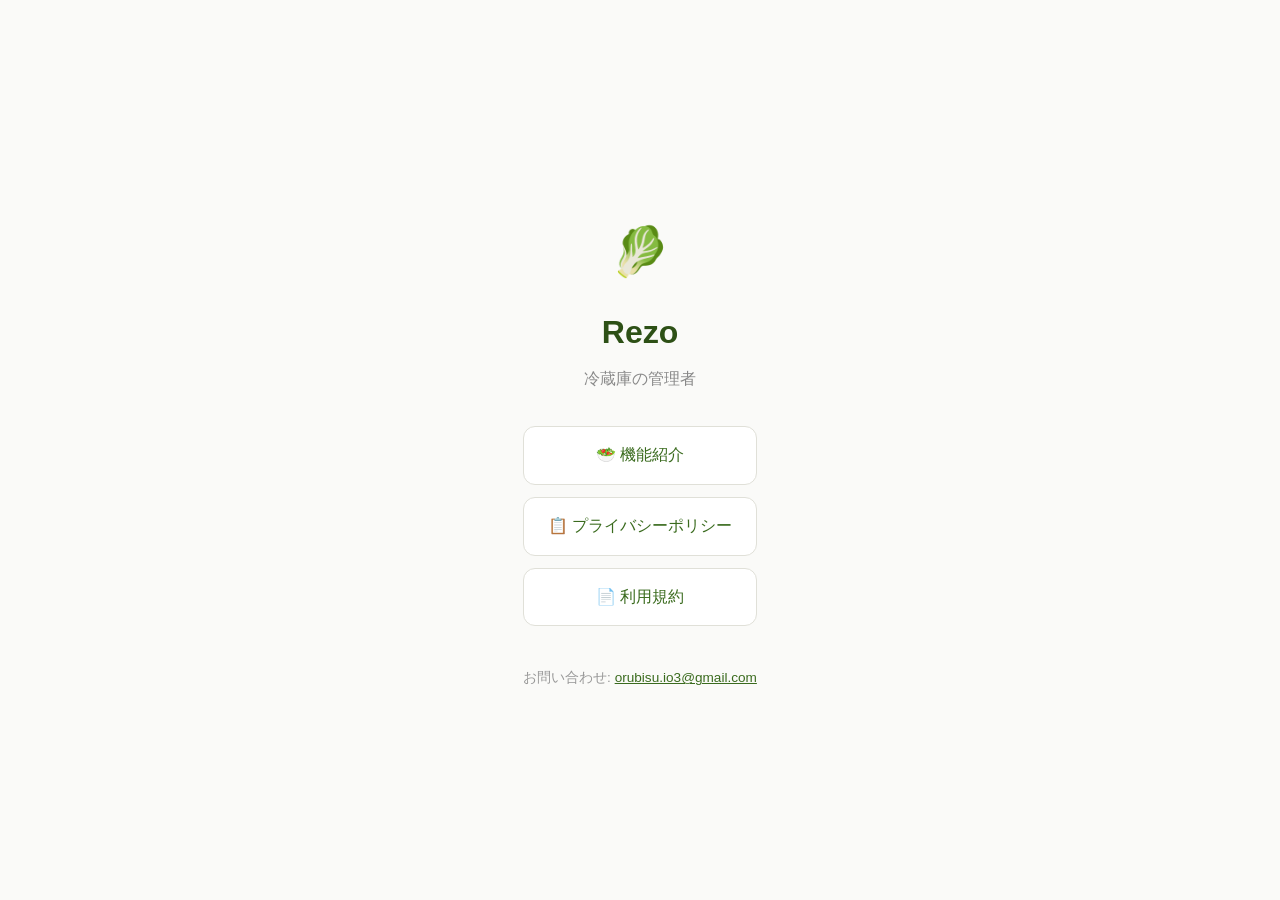
==== index.html @ 38a264d3 "Add features.html and update index.html" ====
<!DOCTYPE html>
<html lang="ja">

<head>
    <meta charset="UTF-8">
    <meta name="viewport" content="width=device-width, initial-scale=1.0">
    <meta name="description" content="Rezo - 冷蔵庫の在庫管理・レシピ提案・買い物最適化をAIで実現するアプリ">
    <title>Rezo - 冷蔵庫の管理者</title>
    <style>
        * {
            margin: 0;
            padding: 0;
            box-sizing: border-box;
        }

        body {
            font-family: 'Helvetica Neue', 'Hiragino Sans', 'Yu Gothic UI', sans-serif;
            line-height: 1.8;
            color: #333;
            background: #fafaf8;
            min-height: 100vh;
            display: flex;
            align-items: center;
            justify-content: center;
        }

        .container {
            max-width: 480px;
            text-align: center;
            padding: 40px 24px;
        }

        .logo {
            font-size: 3rem;
            margin-bottom: 8px;
        }

        h1 {
            font-size: 2rem;
            color: #2d5016;
            margin-bottom: 4px;
        }

        .subtitle {
            color: #888;
            font-size: 1rem;
            margin-bottom: 32px;
        }

        .links {
            display: flex;
            flex-direction: column;
            gap: 12px;
        }

        .links a {
            display: block;
            padding: 14px 24px;
            background: #fff;
            border: 1px solid #e0e0d8;
            border-radius: 12px;
            color: #3a6b1e;
            text-decoration: none;
            font-size: 1rem;
            font-weight: 500;
            transition: all 0.2s;
        }

        .links a:hover {
            background: #f0f5eb;
            border-color: #3a6b1e;
        }

        .contact {
            margin-top: 40px;
            font-size: 0.85rem;
            color: #999;
        }

        .contact a {
            color: #3a6b1e;
        }
    </style>
</head>

<body>
    <div class="container">
        <div class="logo">🥬</div>
        <h1>Rezo</h1>
        <p class="subtitle">冷蔵庫の管理者</p>

        <div class="links">
            <a href="features.html">🥗 機能紹介</a>
            <a href="privacy.html">📋 プライバシーポリシー</a>
            <a href="terms.html">📄 利用規約</a>
        </div>

        <p class="contact">
            お問い合わせ: <a href="mailto:orubisu.io3@gmail.com">orubisu.io3@gmail.com</a>
        </p>
    </div>
</body>

</html>
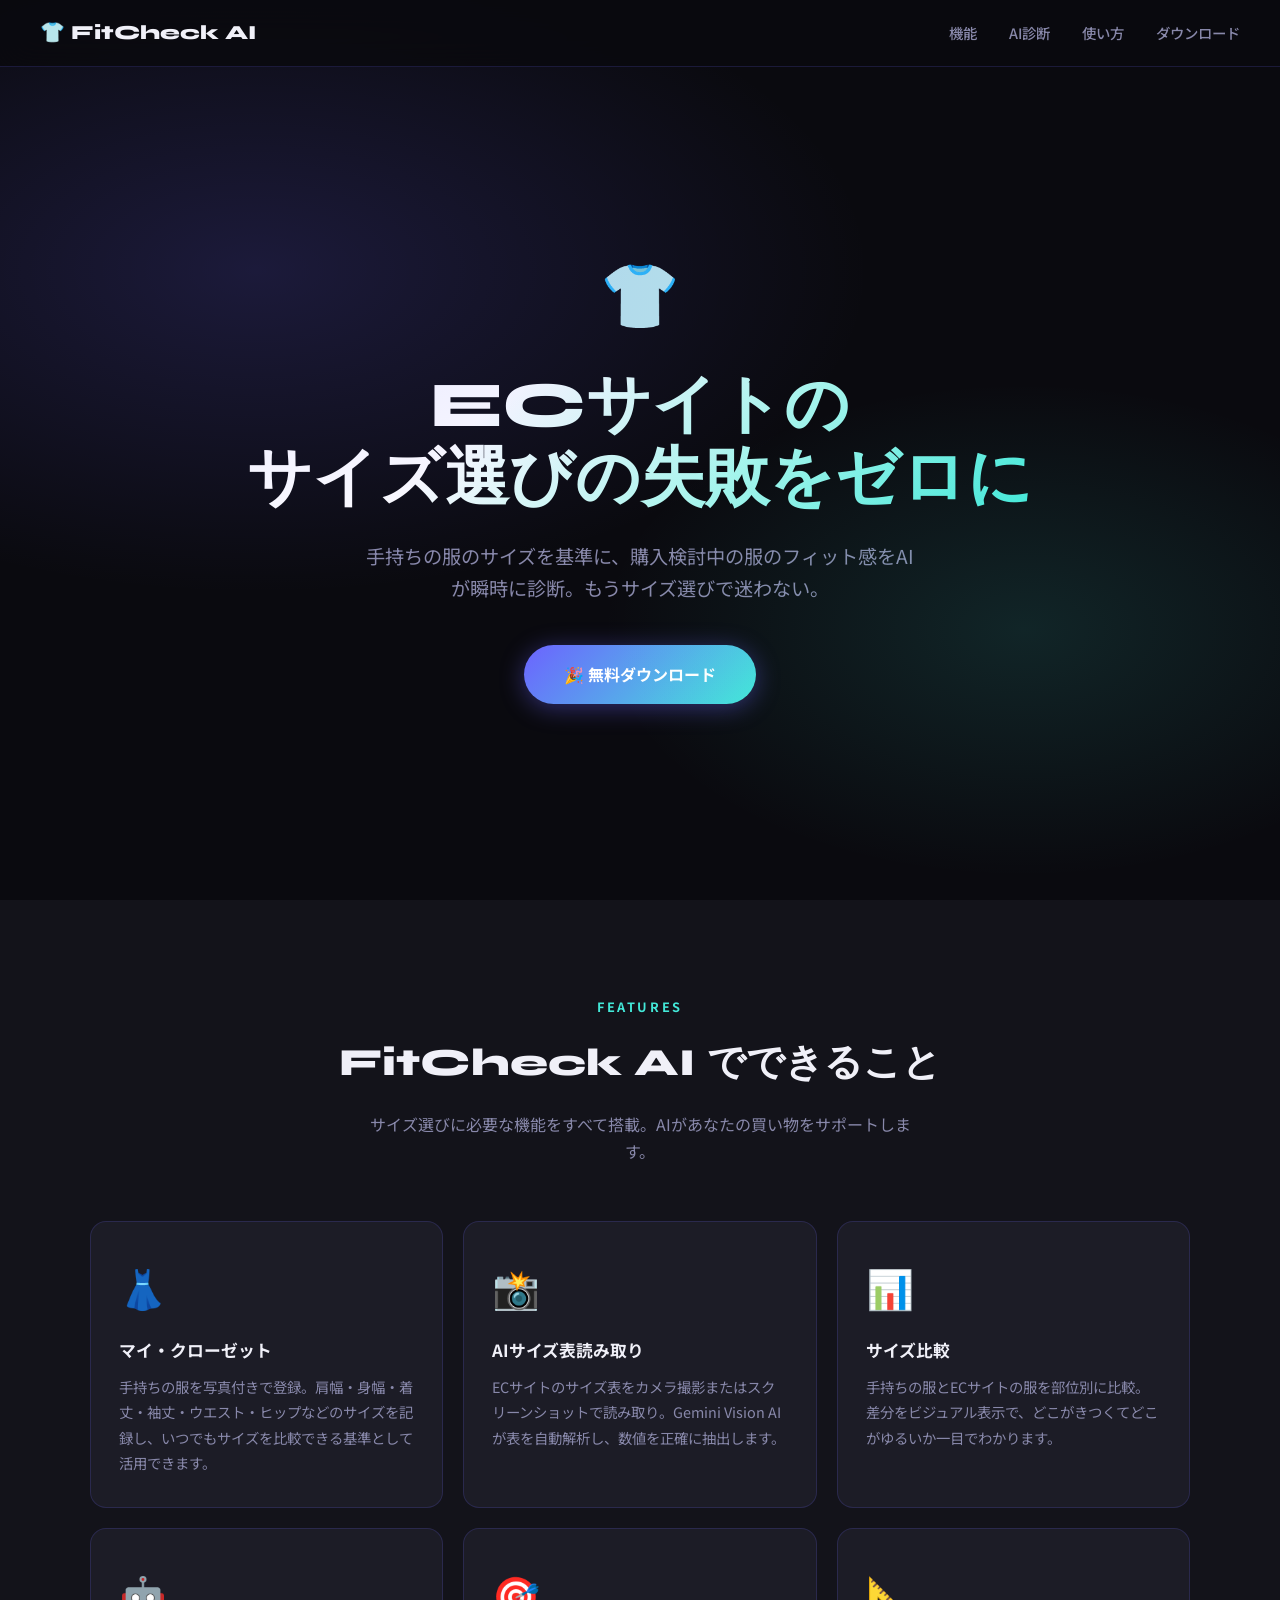
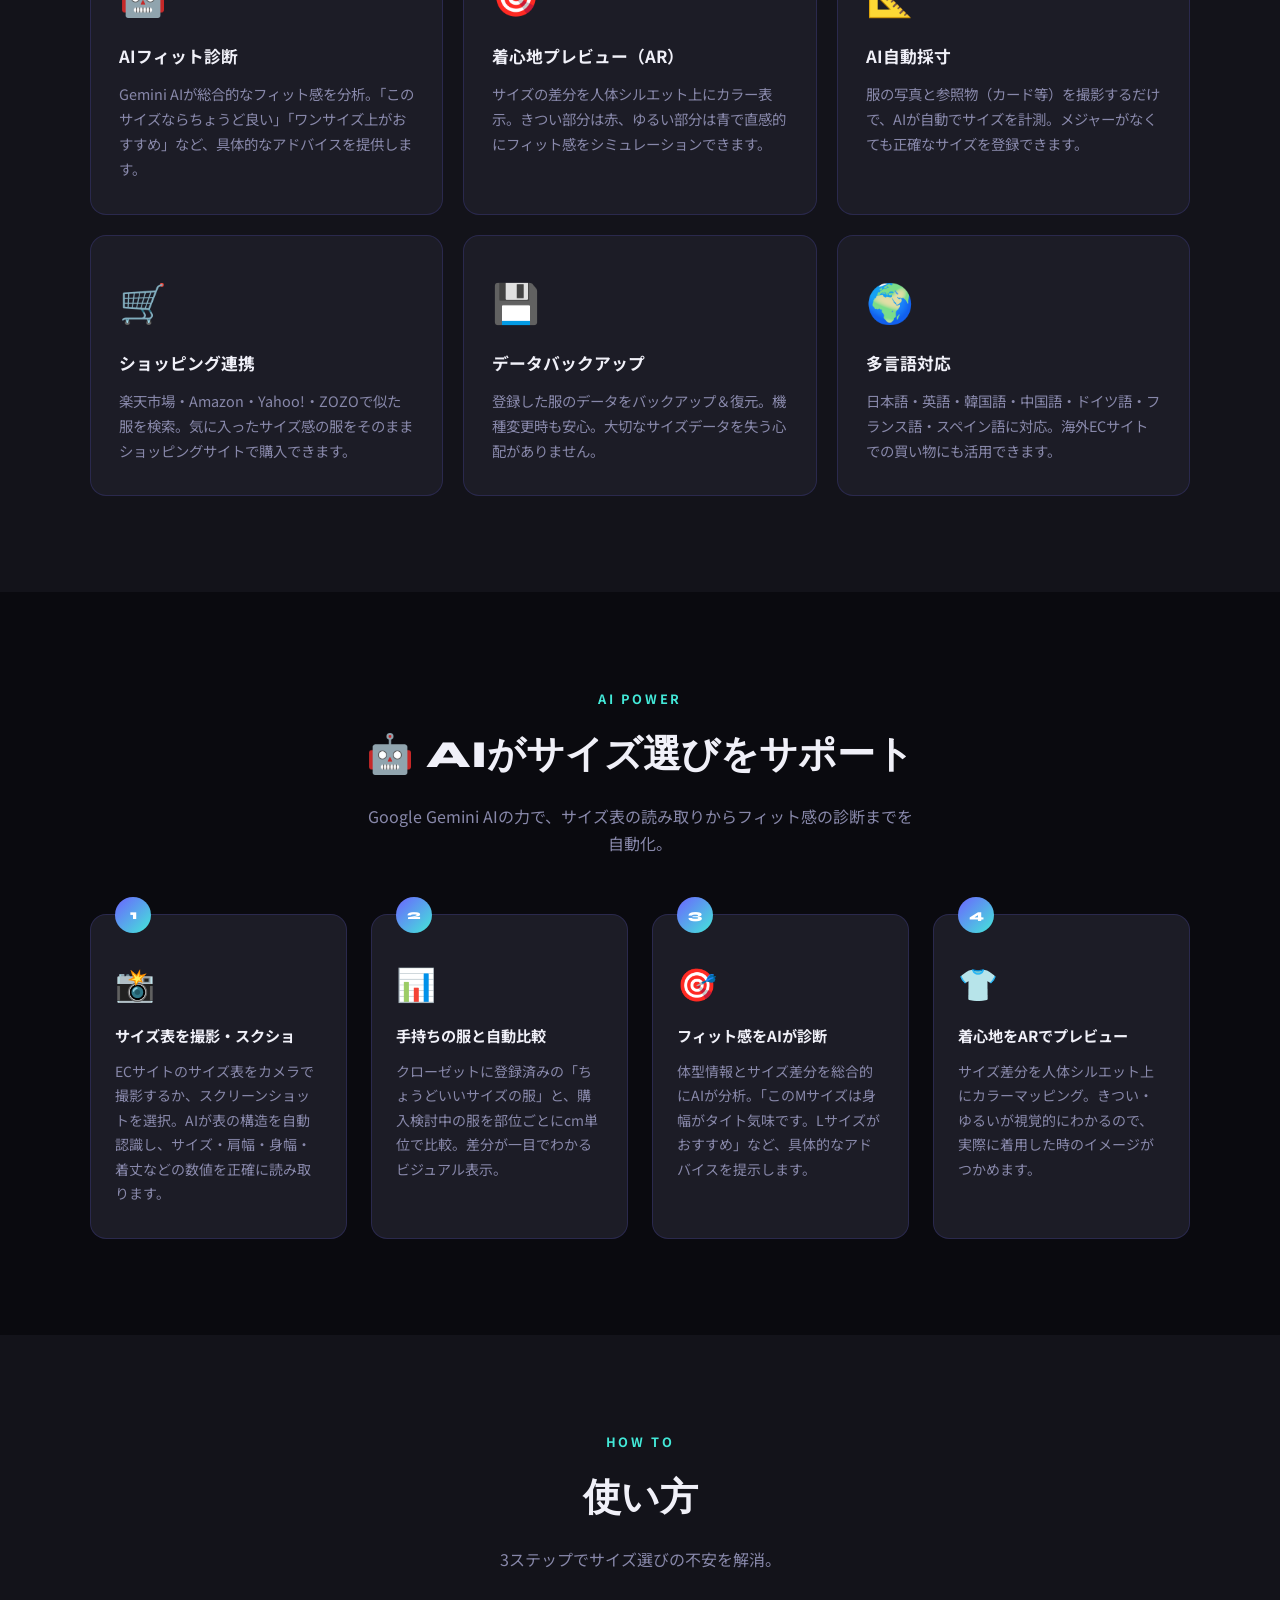
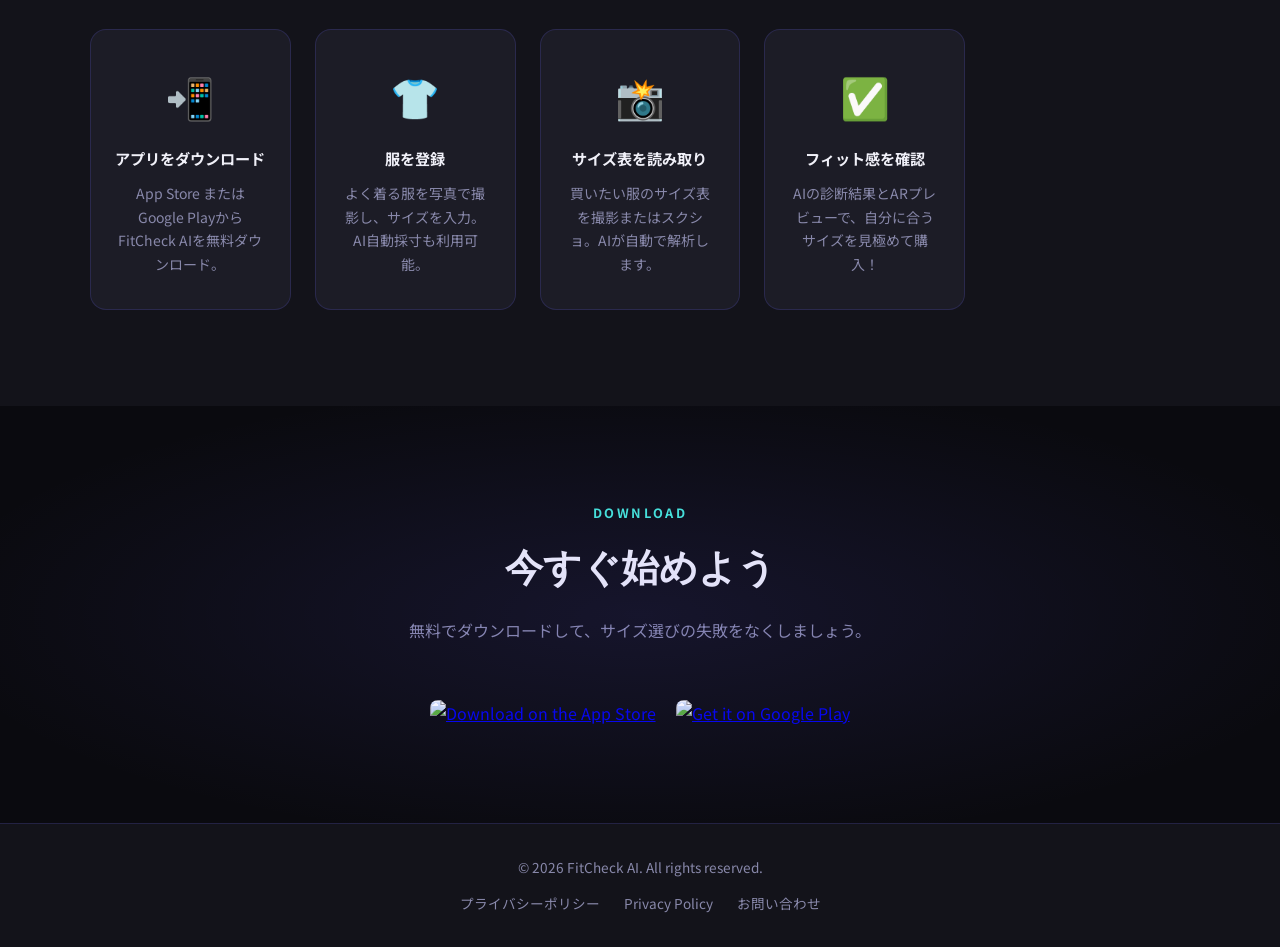
==== commit bc373c40: "Add files via upload" ====
--- a/index.html
+++ b/index.html
@@ -1,104 +1,503 @@
 <!DOCTYPE html>
 <html lang="ja">
-
 <head>
-    <meta charset="UTF-8">
-    <meta name="viewport" content="width=device-width, initial-scale=1.0">
-    <meta name="description" content="Rezo - 冷蔵庫の在庫管理・レシピ提案・買い物最適化をAIで実現するアプリ">
-    <title>Rezo - 冷蔵庫の管理者</title>
-    <style>
-        * {
-            margin: 0;
-            padding: 0;
-            box-sizing: border-box;
+  <meta charset="UTF-8">
+  <meta name="viewport" content="width=device-width, initial-scale=1.0">
+  <title>FitCheck AI - ECサイトのサイズ選びの失敗をゼロに</title>
+  <meta name="description" content="FitCheck AIは手持ちの服のサイズを基準に、購入検討中の服のフィット感をAIが瞬時に診断するアプリです。Google PlayとApp Storeで無料ダウンロード。">
+  <meta property="og:title" content="FitCheck AI - ECサイトのサイズ選びの失敗をゼロに">
+  <meta property="og:description" content="AIがサイズ選びをサポート。Gemini Vision AIでサイズ表を自動読み取り、フィット感を瞬時に診断。">
+  <meta property="og:url" content="https://tsugutoshi.github.io/FitCheck_AI-site/">
+  <link rel="preconnect" href="https://fonts.googleapis.com">
+  <link rel="preconnect" href="https://fonts.gstatic.com" crossorigin>
+  <link href="https://fonts.googleapis.com/css2?family=Noto+Sans+JP:wght@400;500;700;900&family=Syne:wght@700;800&display=swap" rel="stylesheet">
+
+  <style>
+    *, *::before, *::after { box-sizing: border-box; margin: 0; padding: 0; }
+
+    :root {
+      --bg: #0a0a0f;
+      --surface: #13131a;
+      --card: #1c1c26;
+      --accent: #6c63ff;
+      --accent2: #ff6584;
+      --accent3: #43e8d8;
+      --text: #f0f0f8;
+      --muted: #8888aa;
+      --border: rgba(108,99,255,0.18);
+      --radius: 16px;
+    }
+
+    html { scroll-behavior: smooth; }
+
+    body {
+      font-family: 'Noto Sans JP', sans-serif;
+      background: var(--bg);
+      color: var(--text);
+      line-height: 1.7;
+      overflow-x: hidden;
+    }
+
+    /* ───── NAV ───── */
+    nav {
+      position: fixed;
+      top: 0; left: 0; right: 0;
+      z-index: 100;
+      display: flex;
+      align-items: center;
+      justify-content: space-between;
+      padding: 16px 40px;
+      background: rgba(10,10,15,0.85);
+      backdrop-filter: blur(16px);
+      border-bottom: 1px solid var(--border);
+    }
+    .nav-logo {
+      font-family: 'Syne', sans-serif;
+      font-size: 1.25rem;
+      font-weight: 800;
+      color: var(--text);
+      text-decoration: none;
+      display: flex;
+      align-items: center;
+      gap: 8px;
+    }
+    .nav-links {
+      display: flex;
+      gap: 32px;
+      list-style: none;
+    }
+    .nav-links a {
+      color: var(--muted);
+      text-decoration: none;
+      font-size: 0.9rem;
+      font-weight: 500;
+      transition: color 0.2s;
+    }
+    .nav-links a:hover { color: var(--text); }
+
+    /* ───── HERO ───── */
+    .hero {
+      min-height: 100vh;
+      display: flex;
+      flex-direction: column;
+      align-items: center;
+      justify-content: center;
+      text-align: center;
+      padding: 120px 24px 80px;
+      position: relative;
+      overflow: hidden;
+    }
+    .hero::before {
+      content: '';
+      position: absolute;
+      inset: 0;
+      background:
+        radial-gradient(ellipse 80% 60% at 20% 30%, rgba(108,99,255,0.18) 0%, transparent 60%),
+        radial-gradient(ellipse 60% 50% at 80% 70%, rgba(67,232,216,0.12) 0%, transparent 55%);
+      pointer-events: none;
+    }
+    .hero-icon {
+      font-size: 4rem;
+      margin-bottom: 24px;
+      animation: float 4s ease-in-out infinite;
+    }
+    @keyframes float {
+      0%,100% { transform: translateY(0); }
+      50% { transform: translateY(-12px); }
+    }
+    .hero h1 {
+      font-family: 'Syne', sans-serif;
+      font-size: clamp(2.2rem, 6vw, 4rem);
+      font-weight: 800;
+      line-height: 1.15;
+      margin-bottom: 24px;
+      background: linear-gradient(135deg, #fff 30%, var(--accent3) 100%);
+      -webkit-background-clip: text;
+      -webkit-text-fill-color: transparent;
+      background-clip: text;
+    }
+    .hero p {
+      font-size: clamp(1rem, 2vw, 1.2rem);
+      color: var(--muted);
+      max-width: 560px;
+      margin-bottom: 40px;
+    }
+    .btn-primary {
+      display: inline-block;
+      padding: 16px 40px;
+      background: linear-gradient(135deg, var(--accent), var(--accent3));
+      color: #fff;
+      font-weight: 700;
+      font-size: 1rem;
+      border-radius: 50px;
+      text-decoration: none;
+      transition: transform 0.2s, box-shadow 0.2s;
+      box-shadow: 0 4px 24px rgba(108,99,255,0.4);
+    }
+    .btn-primary:hover {
+      transform: translateY(-3px);
+      box-shadow: 0 8px 32px rgba(108,99,255,0.5);
+    }
+
+    /* ───── SECTION COMMON ───── */
+    section { padding: 96px 24px; }
+    .container { max-width: 1100px; margin: 0 auto; }
+    .section-label {
+      text-align: center;
+      font-size: 0.8rem;
+      letter-spacing: 0.2em;
+      text-transform: uppercase;
+      color: var(--accent3);
+      font-weight: 700;
+      margin-bottom: 12px;
+    }
+    .section-title {
+      text-align: center;
+      font-family: 'Syne', sans-serif;
+      font-size: clamp(1.6rem, 4vw, 2.4rem);
+      font-weight: 800;
+      margin-bottom: 16px;
+    }
+    .section-sub {
+      text-align: center;
+      color: var(--muted);
+      max-width: 560px;
+      margin: 0 auto 56px;
+      font-size: 1rem;
+    }
+
+    /* ───── FEATURES GRID ───── */
+    #features { background: var(--surface); }
+    .features-grid {
+      display: grid;
+      grid-template-columns: repeat(auto-fill, minmax(300px, 1fr));
+      gap: 20px;
+    }
+    .feature-card {
+      background: var(--card);
+      border: 1px solid var(--border);
+      border-radius: var(--radius);
+      padding: 32px 28px;
+      transition: transform 0.25s, border-color 0.25s, box-shadow 0.25s;
+    }
+    .feature-card:hover {
+      transform: translateY(-6px);
+      border-color: rgba(108,99,255,0.45);
+      box-shadow: 0 12px 40px rgba(108,99,255,0.15);
+    }
+    .feature-icon {
+      font-size: 2.4rem;
+      margin-bottom: 16px;
+      display: block;
+    }
+    .feature-card h3 {
+      font-size: 1.05rem;
+      font-weight: 700;
+      margin-bottom: 10px;
+      color: var(--text);
+    }
+    .feature-card p {
+      font-size: 0.9rem;
+      color: var(--muted);
+      line-height: 1.75;
+    }
+
+    /* ───── AI STEPS ───── */
+    #ai { background: var(--bg); }
+    .steps {
+      display: grid;
+      grid-template-columns: repeat(auto-fill, minmax(240px, 1fr));
+      gap: 24px;
+    }
+    .step {
+      background: var(--card);
+      border: 1px solid var(--border);
+      border-radius: var(--radius);
+      padding: 32px 24px;
+      position: relative;
+    }
+    .step-num {
+      position: absolute;
+      top: -18px;
+      left: 24px;
+      background: linear-gradient(135deg, var(--accent), var(--accent3));
+      color: #fff;
+      font-family: 'Syne', sans-serif;
+      font-weight: 800;
+      font-size: 0.85rem;
+      width: 36px; height: 36px;
+      border-radius: 50%;
+      display: flex;
+      align-items: center;
+      justify-content: center;
+    }
+    .step-icon { font-size: 2rem; margin-bottom: 14px; display: block; margin-top: 8px; }
+    .step h4 { font-size: 0.95rem; font-weight: 700; margin-bottom: 10px; }
+    .step p { font-size: 0.875rem; color: var(--muted); line-height: 1.75; }
+
+    /* ───── HOW TO ───── */
+    #howto { background: var(--surface); }
+    .howto-grid {
+      display: grid;
+      grid-template-columns: repeat(auto-fill, minmax(200px, 1fr));
+      gap: 24px;
+    }
+    .howto-card {
+      background: var(--card);
+      border: 1px solid var(--border);
+      border-radius: var(--radius);
+      padding: 32px 24px;
+      text-align: center;
+      position: relative;
+    }
+    .howto-icon { font-size: 2.5rem; margin-bottom: 16px; display: block; }
+    .howto-card h4 { font-size: 0.95rem; font-weight: 700; margin-bottom: 10px; }
+    .howto-card p { font-size: 0.875rem; color: var(--muted); }
+    .howto-connector {
+      display: none;
+    }
+
+    /* ───── CTA ───── */
+    #download {
+      background: var(--bg);
+      text-align: center;
+      position: relative;
+      overflow: hidden;
+    }
+    #download::before {
+      content: '';
+      position: absolute;
+      inset: 0;
+      background: radial-gradient(ellipse 80% 80% at 50% 50%, rgba(108,99,255,0.12) 0%, transparent 70%);
+      pointer-events: none;
+    }
+    .download-badges {
+      display: flex;
+      flex-wrap: wrap;
+      justify-content: center;
+      gap: 20px;
+      margin-top: 40px;
+    }
+    .download-badges a { display: inline-block; transition: transform 0.2s; }
+    .download-badges a:hover { transform: scale(1.05); }
+    .download-badges img { height: 56px; border-radius: 8px; }
+
+    /* ───── FOOTER ───── */
+    footer {
+      background: var(--surface);
+      border-top: 1px solid var(--border);
+      padding: 32px 24px;
+      text-align: center;
+    }
+    footer p { font-size: 0.85rem; color: var(--muted); margin-bottom: 12px; }
+    .footer-links { display: flex; justify-content: center; gap: 24px; flex-wrap: wrap; }
+    .footer-links a { font-size: 0.85rem; color: var(--muted); text-decoration: none; transition: color 0.2s; }
+    .footer-links a:hover { color: var(--text); }
+
+    /* ───── SCROLL ANIMATION ───── */
+    .reveal {
+      opacity: 0;
+      transform: translateY(28px);
+      transition: opacity 0.6s ease, transform 0.6s ease;
+    }
+    .reveal.visible { opacity: 1; transform: none; }
+
+    /* ───── RESPONSIVE ───── */
+    @media (max-width: 600px) {
+      nav { padding: 14px 20px; }
+      .nav-links { display: none; }
+      section { padding: 72px 16px; }
+      .features-grid { grid-template-columns: 1fr; }
+      .steps { grid-template-columns: 1fr; }
+      .howto-grid { grid-template-columns: 1fr 1fr; }
+    }
+  </style>
+</head>
+<body>
+
+  <!-- NAV -->
+  <nav>
+    <a class="nav-logo" href="#">👕 FitCheck AI</a>
+    <ul class="nav-links">
+      <li><a href="#features">機能</a></li>
+      <li><a href="#ai">AI診断</a></li>
+      <li><a href="#howto">使い方</a></li>
+      <li><a href="#download">ダウンロード</a></li>
+    </ul>
+  </nav>
+
+  <!-- HERO -->
+  <section class="hero" id="top">
+    <div class="hero-icon">👕</div>
+    <h1>ECサイトの<br>サイズ選びの失敗をゼロに</h1>
+    <p>手持ちの服のサイズを基準に、購入検討中の服のフィット感をAIが瞬時に診断。もうサイズ選びで迷わない。</p>
+    <a href="#download" class="btn-primary">🎉 無料ダウンロード</a>
+  </section>
+
+  <!-- FEATURES -->
+  <section id="features">
+    <div class="container">
+      <p class="section-label">Features</p>
+      <h2 class="section-title">FitCheck AI でできること</h2>
+      <p class="section-sub">サイズ選びに必要な機能をすべて搭載。AIがあなたの買い物をサポートします。</p>
+
+      <div class="features-grid">
+        <div class="feature-card reveal">
+          <span class="feature-icon">👗</span>
+          <h3>マイ・クローゼット</h3>
+          <p>手持ちの服を写真付きで登録。肩幅・身幅・着丈・袖丈・ウエスト・ヒップなどのサイズを記録し、いつでもサイズを比較できる基準として活用できます。</p>
+        </div>
+        <div class="feature-card reveal">
+          <span class="feature-icon">📸</span>
+          <h3>AIサイズ表読み取り</h3>
+          <p>ECサイトのサイズ表をカメラ撮影またはスクリーンショットで読み取り。Gemini Vision AIが表を自動解析し、数値を正確に抽出します。</p>
+        </div>
+        <div class="feature-card reveal">
+          <span class="feature-icon">📊</span>
+          <h3>サイズ比較</h3>
+          <p>手持ちの服とECサイトの服を部位別に比較。差分をビジュアル表示で、どこがきつくてどこがゆるいか一目でわかります。</p>
+        </div>
+        <div class="feature-card reveal">
+          <span class="feature-icon">🤖</span>
+          <h3>AIフィット診断</h3>
+          <p>Gemini AIが総合的なフィット感を分析。「このサイズならちょうど良い」「ワンサイズ上がおすすめ」など、具体的なアドバイスを提供します。</p>
+        </div>
+        <div class="feature-card reveal">
+          <span class="feature-icon">🎯</span>
+          <h3>着心地プレビュー（AR）</h3>
+          <p>サイズの差分を人体シルエット上にカラー表示。きつい部分は赤、ゆるい部分は青で直感的にフィット感をシミュレーションできます。</p>
+        </div>
+        <div class="feature-card reveal">
+          <span class="feature-icon">📐</span>
+          <h3>AI自動採寸</h3>
+          <p>服の写真と参照物（カード等）を撮影するだけで、AIが自動でサイズを計測。メジャーがなくても正確なサイズを登録できます。</p>
+        </div>
+        <div class="feature-card reveal">
+          <span class="feature-icon">🛒</span>
+          <h3>ショッピング連携</h3>
+          <p>楽天市場・Amazon・Yahoo!・ZOZOで似た服を検索。気に入ったサイズ感の服をそのままショッピングサイトで購入できます。</p>
+        </div>
+        <div class="feature-card reveal">
+          <span class="feature-icon">💾</span>
+          <h3>データバックアップ</h3>
+          <p>登録した服のデータをバックアップ＆復元。機種変更時も安心。大切なサイズデータを失う心配がありません。</p>
+        </div>
+        <div class="feature-card reveal">
+          <span class="feature-icon">🌍</span>
+          <h3>多言語対応</h3>
+          <p>日本語・英語・韓国語・中国語・ドイツ語・フランス語・スペイン語に対応。海外ECサイトでの買い物にも活用できます。</p>
+        </div>
+      </div>
+    </div>
+  </section>
+
+  <!-- AI -->
+  <section id="ai">
+    <div class="container">
+      <p class="section-label">AI Power</p>
+      <h2 class="section-title">🤖 AIがサイズ選びをサポート</h2>
+      <p class="section-sub">Google Gemini AIの力で、サイズ表の読み取りからフィット感の診断までを自動化。</p>
+
+      <div class="steps">
+        <div class="step reveal">
+          <div class="step-num">1</div>
+          <span class="step-icon">📸</span>
+          <h4>サイズ表を撮影・スクショ</h4>
+          <p>ECサイトのサイズ表をカメラで撮影するか、スクリーンショットを選択。AIが表の構造を自動認識し、サイズ・肩幅・身幅・着丈などの数値を正確に読み取ります。</p>
+        </div>
+        <div class="step reveal">
+          <div class="step-num">2</div>
+          <span class="step-icon">📊</span>
+          <h4>手持ちの服と自動比較</h4>
+          <p>クローゼットに登録済みの「ちょうどいいサイズの服」と、購入検討中の服を部位ごとにcm単位で比較。差分が一目でわかるビジュアル表示。</p>
+        </div>
+        <div class="step reveal">
+          <div class="step-num">3</div>
+          <span class="step-icon">🎯</span>
+          <h4>フィット感をAIが診断</h4>
+          <p>体型情報とサイズ差分を総合的にAIが分析。「このMサイズは身幅がタイト気味です。Lサイズがおすすめ」など、具体的なアドバイスを提示します。</p>
+        </div>
+        <div class="step reveal">
+          <div class="step-num">4</div>
+          <span class="step-icon">👕</span>
+          <h4>着心地をARでプレビュー</h4>
+          <p>サイズ差分を人体シルエット上にカラーマッピング。きつい・ゆるいが視覚的にわかるので、実際に着用した時のイメージがつかめます。</p>
+        </div>
+      </div>
+    </div>
+  </section>
+
+  <!-- HOW TO -->
+  <section id="howto">
+    <div class="container">
+      <p class="section-label">How To</p>
+      <h2 class="section-title">使い方</h2>
+      <p class="section-sub">3ステップでサイズ選びの不安を解消。</p>
+
+      <div class="howto-grid">
+        <div class="howto-card reveal">
+          <span class="howto-icon">📲</span>
+          <h4>アプリをダウンロード</h4>
+          <p>App Store または Google PlayからFitCheck AIを無料ダウンロード。</p>
+        </div>
+        <div class="howto-card reveal">
+          <span class="howto-icon">👕</span>
+          <h4>服を登録</h4>
+          <p>よく着る服を写真で撮影し、サイズを入力。AI自動採寸も利用可能。</p>
+        </div>
+        <div class="howto-card reveal">
+          <span class="howto-icon">📸</span>
+          <h4>サイズ表を読み取り</h4>
+          <p>買いたい服のサイズ表を撮影またはスクショ。AIが自動で解析します。</p>
+        </div>
+        <div class="howto-card reveal">
+          <span class="howto-icon">✅</span>
+          <h4>フィット感を確認</h4>
+          <p>AIの診断結果とARプレビューで、自分に合うサイズを見極めて購入！</p>
+        </div>
+      </div>
+    </div>
+  </section>
+
+  <!-- DOWNLOAD -->
+  <section id="download">
+    <div class="container">
+      <p class="section-label">Download</p>
+      <h2 class="section-title">今すぐ始めよう</h2>
+      <p class="section-sub">無料でダウンロードして、サイズ選びの失敗をなくしましょう。</p>
+
+      <div class="download-badges">
+        <a href="https://apps.apple.com/app/fitcheck-ai-smart-size/id6757683531" target="_blank" rel="noopener">
+          <img src="https://tools.applemediaservices.com/api/badges/download-on-the-app-store/black/ja-jp?size=250x83" alt="Download on the App Store">
+        </a>
+        <a href="https://play.google.com/store/apps/details?id=com.fitcheck.fitcheck_ai" target="_blank" rel="noopener">
+          <img src="https://play.google.com/intl/en_us/badges/static/images/badges/ja_badge_web_generic.png" alt="Get it on Google Play">
+        </a>
+      </div>
+    </div>
+  </section>
+
+  <!-- FOOTER -->
+  <footer>
+    <p>© 2026 FitCheck AI. All rights reserved.</p>
+    <div class="footer-links">
+      <a href="https://my-app-fitvheck.web.app/privacy-policy.html">プライバシーポリシー</a>
+      <a href="https://my-app-fitvheck.web.app/privacy-policy-en.html">Privacy Policy</a>
+      <a href="mailto:orubisu.io3@gmail.com">お問い合わせ</a>
+    </div>
+  </footer>
+
+  <script>
+    // Scroll reveal
+    const observer = new IntersectionObserver((entries) => {
+      entries.forEach((e, i) => {
+        if (e.isIntersecting) {
+          setTimeout(() => e.target.classList.add('visible'), i * 80);
+          observer.unobserve(e.target);
         }
-
-        body {
-            font-family: 'Helvetica Neue', 'Hiragino Sans', 'Yu Gothic UI', sans-serif;
-            line-height: 1.8;
-            color: #333;
-            background: #fafaf8;
-            min-height: 100vh;
-            display: flex;
-            align-items: center;
-            justify-content: center;
-        }
-
-        .container {
-            max-width: 480px;
-            text-align: center;
-            padding: 40px 24px;
-        }
-
-        .logo {
-            font-size: 3rem;
-            margin-bottom: 8px;
-        }
-
-        h1 {
-            font-size: 2rem;
-            color: #2d5016;
-            margin-bottom: 4px;
-        }
-
-        .subtitle {
-            color: #888;
-            font-size: 1rem;
-            margin-bottom: 32px;
-        }
-
-        .links {
-            display: flex;
-            flex-direction: column;
-            gap: 12px;
-        }
-
-        .links a {
-            display: block;
-            padding: 14px 24px;
-            background: #fff;
-            border: 1px solid #e0e0d8;
-            border-radius: 12px;
-            color: #3a6b1e;
-            text-decoration: none;
-            font-size: 1rem;
-            font-weight: 500;
-            transition: all 0.2s;
-        }
-
-        .links a:hover {
-            background: #f0f5eb;
-            border-color: #3a6b1e;
-        }
-
-        .contact {
-            margin-top: 40px;
-            font-size: 0.85rem;
-            color: #999;
-        }
-
-        .contact a {
-            color: #3a6b1e;
-        }
-    </style>
-</head>
-
-<body>
-    <div class="container">
-        <div class="logo">🥬</div>
-        <h1>Rezo</h1>
-        <p class="subtitle">冷蔵庫の管理者</p>
-
-        <div class="links">
-            <a href="features.html">🥗 機能紹介</a>
-            <a href="privacy.html">📋 プライバシーポリシー</a>
-            <a href="terms.html">📄 利用規約</a>
-        </div>
-
-        <p class="contact">
-            お問い合わせ: <a href="mailto:orubisu.io3@gmail.com">orubisu.io3@gmail.com</a>
-        </p>
-    </div>
+      });
+    }, { threshold: 0.1 });
+    document.querySelectorAll('.reveal').forEach(el => observer.observe(el));
+  </script>
 </body>
-
-</html>+</html>
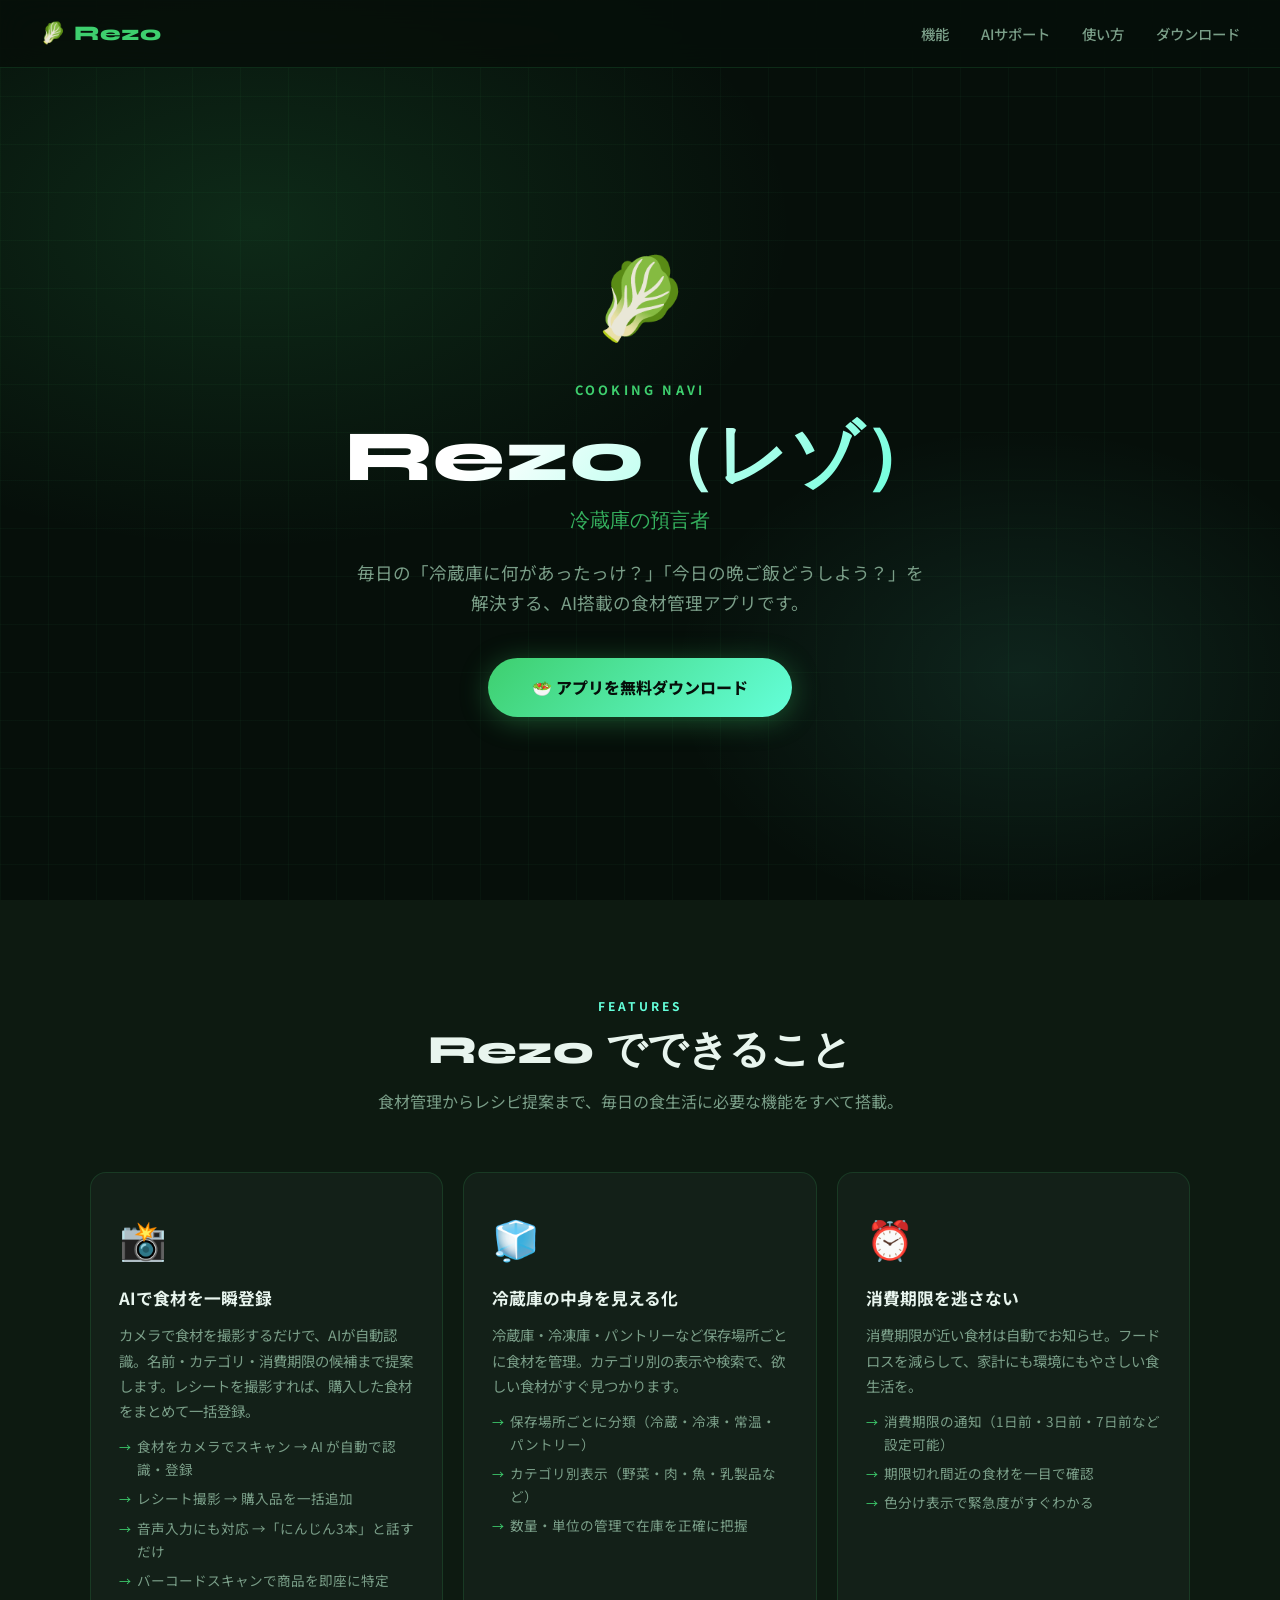
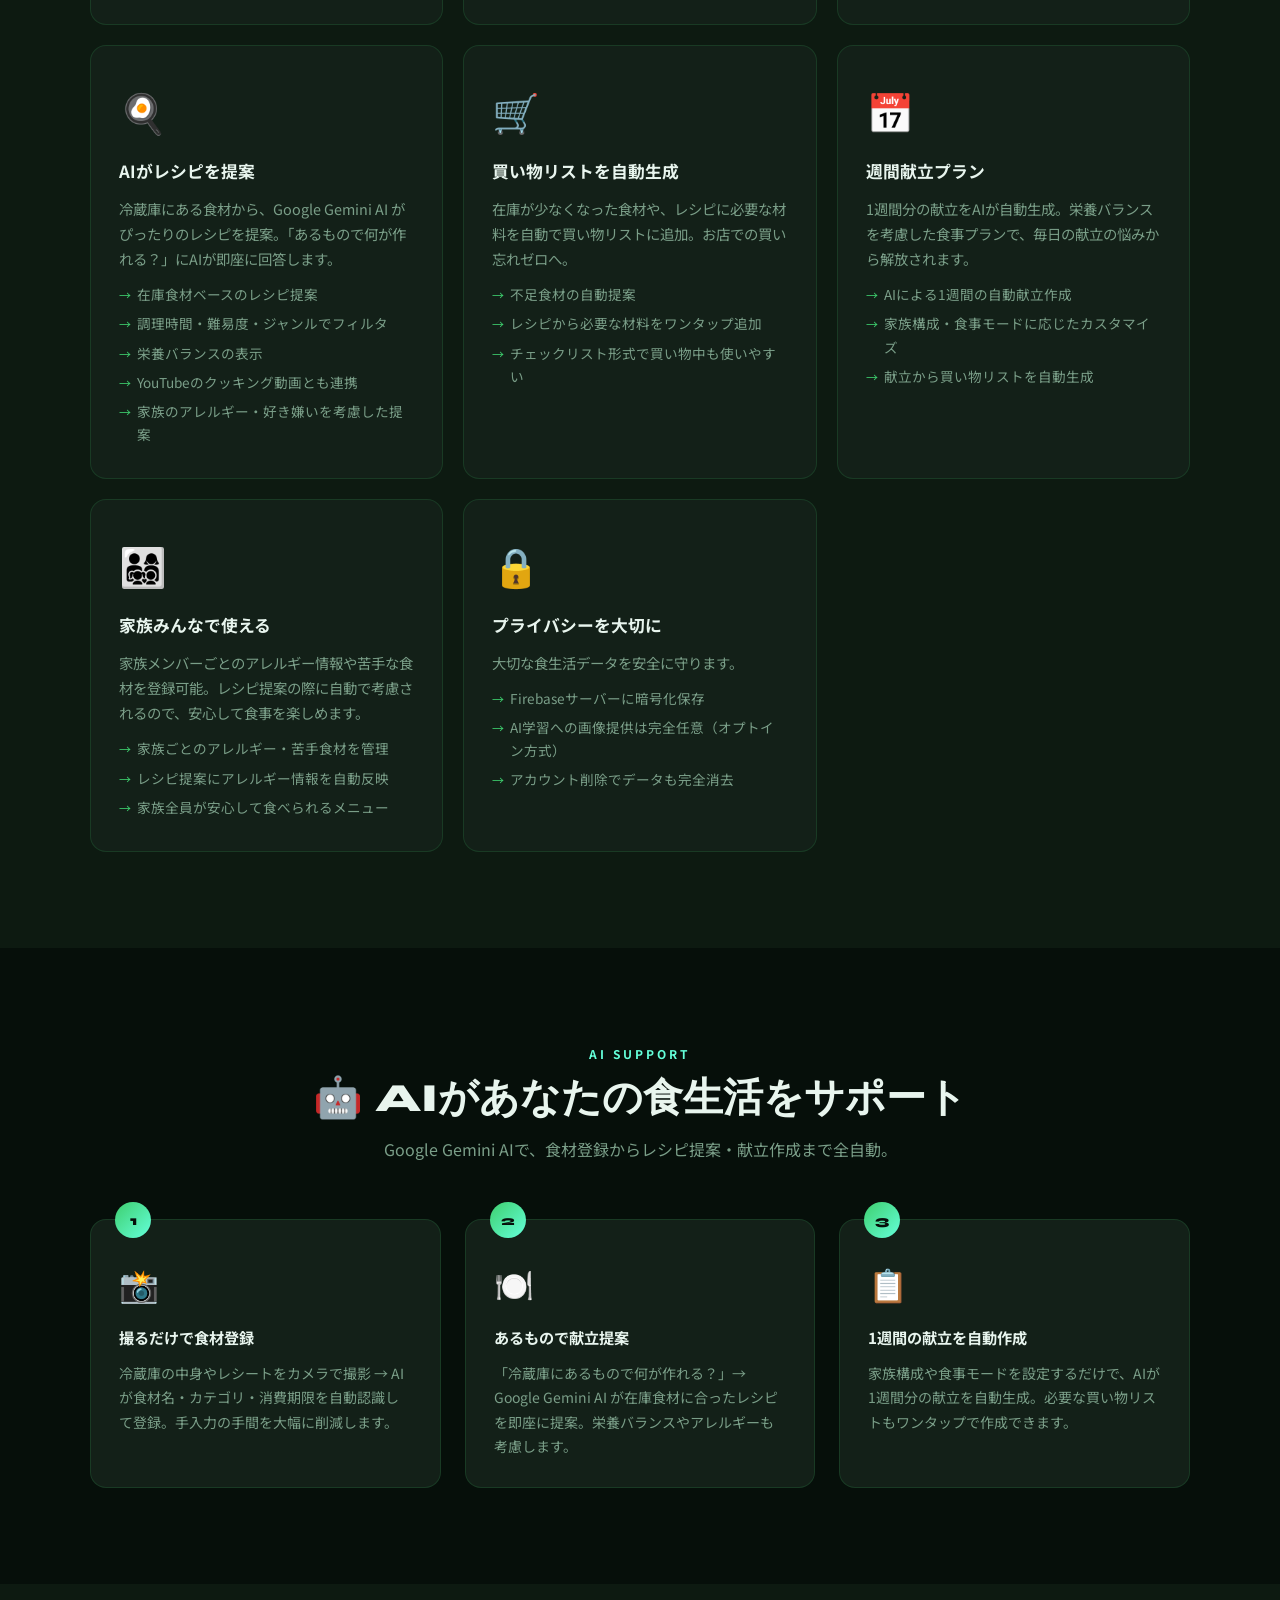
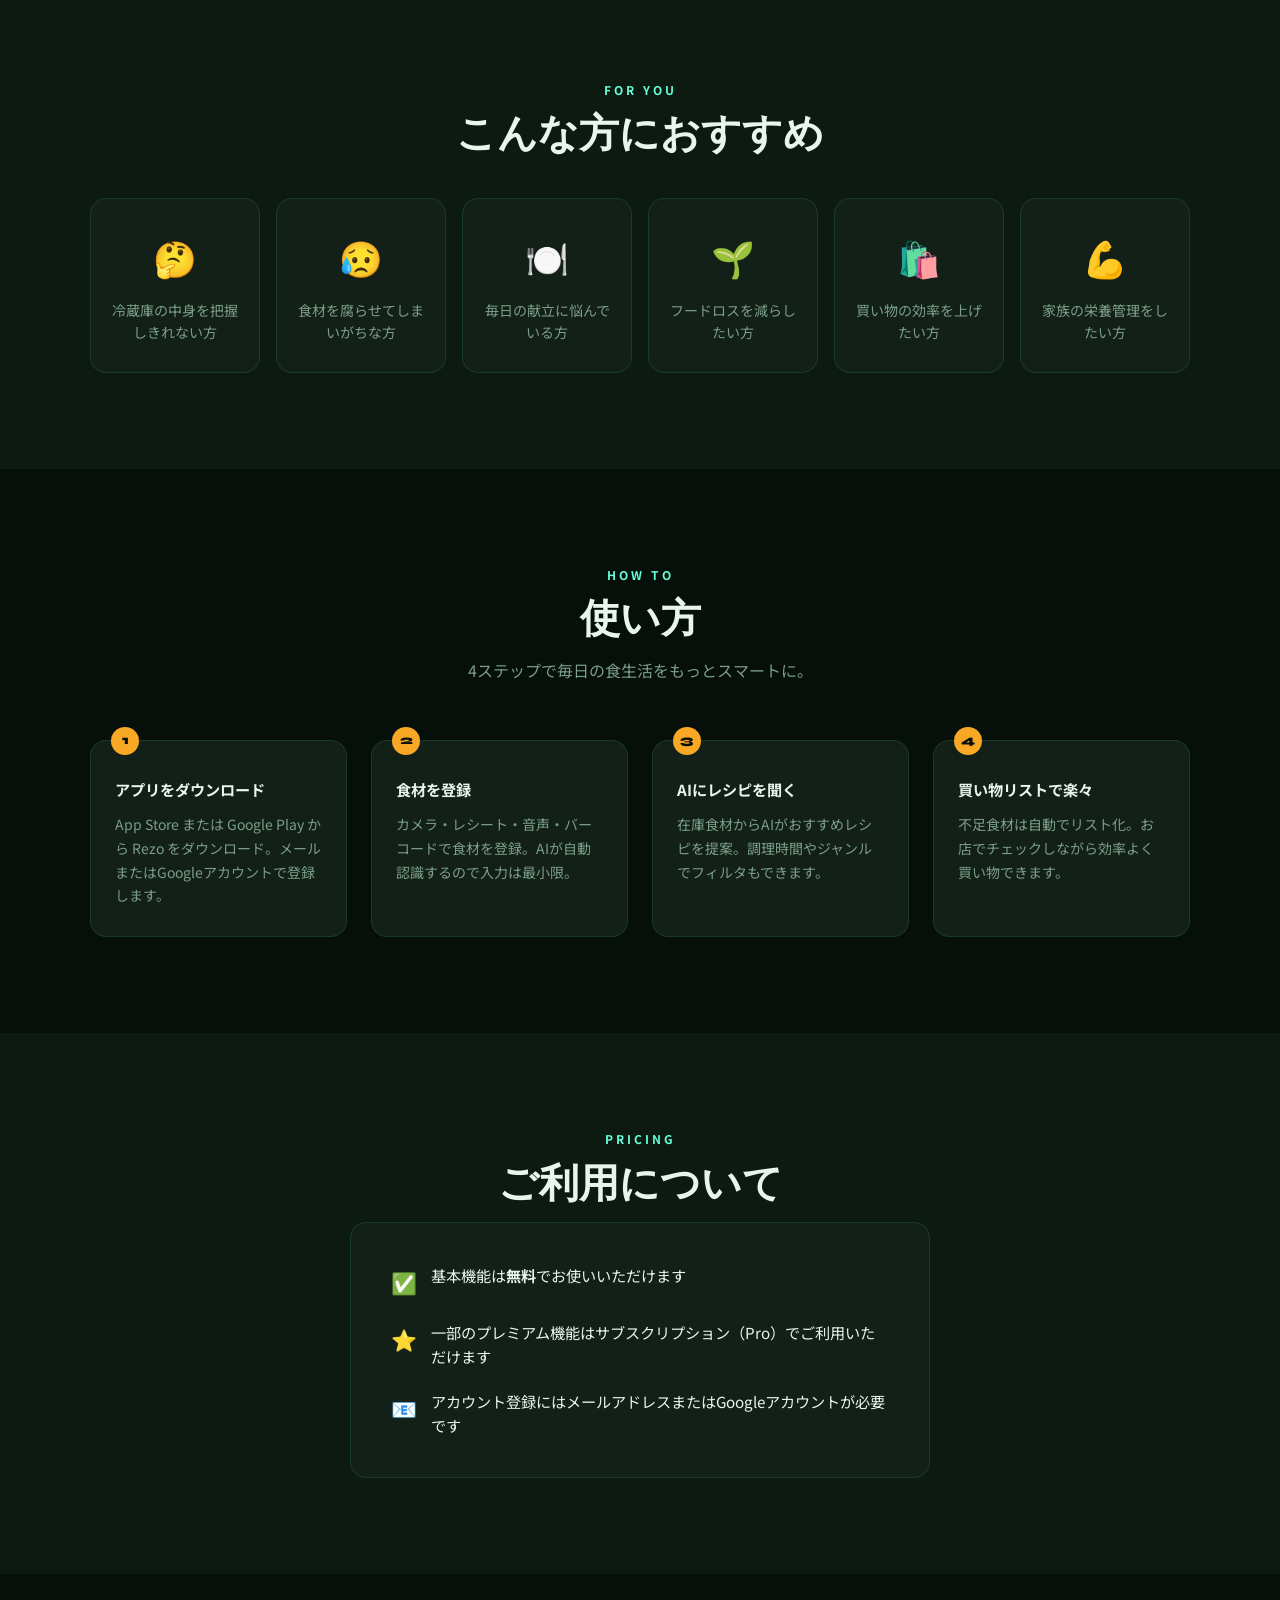
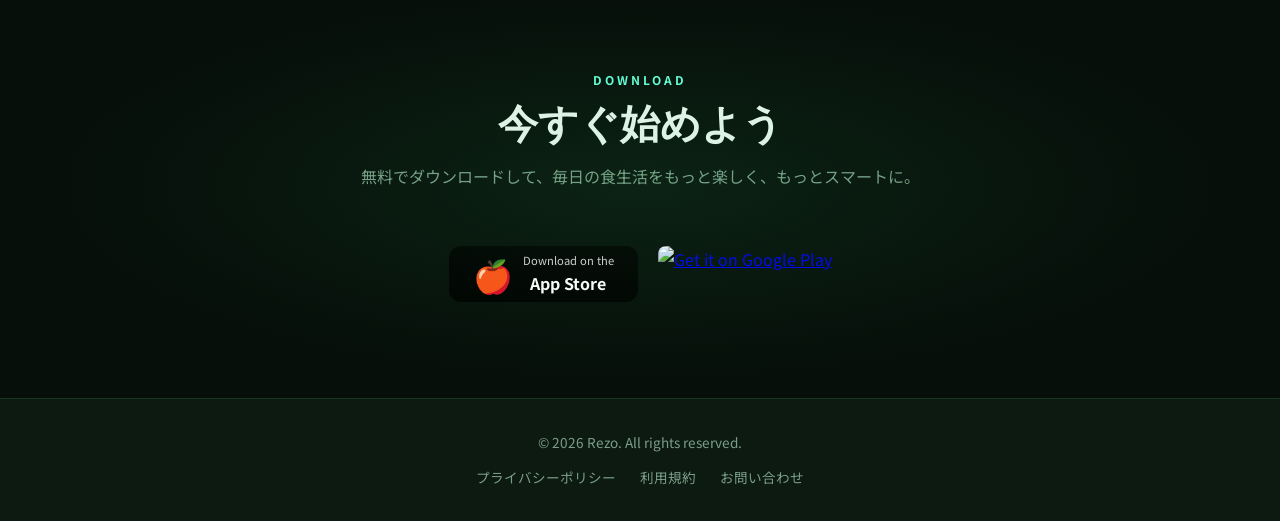
==== commit 97c3cd60: "Add files via upload" ====
--- a/index.html
+++ b/index.html
@@ -3,33 +3,29 @@
 <head>
   <meta charset="UTF-8">
   <meta name="viewport" content="width=device-width, initial-scale=1.0">
-  <title>FitCheck AI - ECサイトのサイズ選びの失敗をゼロに</title>
-  <meta name="description" content="FitCheck AIは手持ちの服のサイズを基準に、購入検討中の服のフィット感をAIが瞬時に診断するアプリです。Google PlayとApp Storeで無料ダウンロード。">
-  <meta property="og:title" content="FitCheck AI - ECサイトのサイズ選びの失敗をゼロに">
-  <meta property="og:description" content="AIがサイズ選びをサポート。Gemini Vision AIでサイズ表を自動読み取り、フィット感を瞬時に診断。">
-  <meta property="og:url" content="https://tsugutoshi.github.io/FitCheck_AI-site/">
+  <title>Rezo - Cooking Navi | 冷蔵庫の預言者</title>
+  <meta name="description" content="毎日の「冷蔵庫に何があったっけ？」「今日の晩ご飯どうしよう？」を解決する、AI搭載の食材管理アプリ。Google PlayとApp Storeで無料ダウンロード。">
+  <meta property="og:title" content="Rezo - Cooking Navi | 冷蔵庫の預言者">
+  <meta property="og:description" content="AIが食材を自動認識、レシピ提案、消費期限管理まで。毎日の食生活をスマートに。">
+  <meta property="og:url" content="https://tsugutoshi.github.io/rezo-site/">
   <link rel="preconnect" href="https://fonts.googleapis.com">
   <link rel="preconnect" href="https://fonts.gstatic.com" crossorigin>
   <link href="https://fonts.googleapis.com/css2?family=Noto+Sans+JP:wght@400;500;700;900&family=Syne:wght@700;800&display=swap" rel="stylesheet">
-
   <style>
     *, *::before, *::after { box-sizing: border-box; margin: 0; padding: 0; }
-
     :root {
-      --bg: #0a0a0f;
-      --surface: #13131a;
-      --card: #1c1c26;
-      --accent: #6c63ff;
-      --accent2: #ff6584;
-      --accent3: #43e8d8;
-      --text: #f0f0f8;
-      --muted: #8888aa;
-      --border: rgba(108,99,255,0.18);
+      --bg: #060f0a;
+      --surface: #0d1a11;
+      --card: #132018;
+      --accent: #3ecf6e;
+      --accent2: #f9a825;
+      --accent3: #64ffda;
+      --text: #e8f5ee;
+      --muted: #7a9e88;
+      --border: rgba(62,207,110,0.15);
       --radius: 16px;
     }
-
     html { scroll-behavior: smooth; }
-
     body {
       font-family: 'Noto Sans JP', sans-serif;
       background: var(--bg);
@@ -37,467 +33,378 @@
       line-height: 1.7;
       overflow-x: hidden;
     }
-
-    /* ───── NAV ───── */
     nav {
-      position: fixed;
-      top: 0; left: 0; right: 0;
-      z-index: 100;
-      display: flex;
-      align-items: center;
-      justify-content: space-between;
+      position: fixed; top: 0; left: 0; right: 0; z-index: 100;
+      display: flex; align-items: center; justify-content: space-between;
       padding: 16px 40px;
-      background: rgba(10,10,15,0.85);
+      background: rgba(6,15,10,0.88);
       backdrop-filter: blur(16px);
       border-bottom: 1px solid var(--border);
     }
     .nav-logo {
-      font-family: 'Syne', sans-serif;
-      font-size: 1.25rem;
-      font-weight: 800;
-      color: var(--text);
-      text-decoration: none;
-      display: flex;
-      align-items: center;
-      gap: 8px;
-    }
-    .nav-links {
-      display: flex;
-      gap: 32px;
-      list-style: none;
-    }
-    .nav-links a {
-      color: var(--muted);
-      text-decoration: none;
-      font-size: 0.9rem;
-      font-weight: 500;
-      transition: color 0.2s;
-    }
+      font-family: 'Syne', sans-serif; font-size: 1.3rem; font-weight: 800;
+      color: var(--text); text-decoration: none;
+      display: flex; align-items: center; gap: 8px;
+    }
+    .nav-logo span { color: var(--accent); }
+    .nav-links { display: flex; gap: 32px; list-style: none; }
+    .nav-links a { color: var(--muted); text-decoration: none; font-size: 0.9rem; font-weight: 500; transition: color 0.2s; }
     .nav-links a:hover { color: var(--text); }
 
-    /* ───── HERO ───── */
     .hero {
-      min-height: 100vh;
-      display: flex;
-      flex-direction: column;
-      align-items: center;
-      justify-content: center;
-      text-align: center;
-      padding: 120px 24px 80px;
-      position: relative;
-      overflow: hidden;
+      min-height: 100vh; display: flex; flex-direction: column;
+      align-items: center; justify-content: center;
+      text-align: center; padding: 120px 24px 80px;
+      position: relative; overflow: hidden;
     }
     .hero::before {
-      content: '';
-      position: absolute;
-      inset: 0;
+      content: ''; position: absolute; inset: 0;
       background:
-        radial-gradient(ellipse 80% 60% at 20% 30%, rgba(108,99,255,0.18) 0%, transparent 60%),
-        radial-gradient(ellipse 60% 50% at 80% 70%, rgba(67,232,216,0.12) 0%, transparent 55%);
+        radial-gradient(ellipse 70% 60% at 20% 25%, rgba(62,207,110,0.14) 0%, transparent 60%),
+        radial-gradient(ellipse 50% 50% at 80% 75%, rgba(100,255,218,0.09) 0%, transparent 55%);
       pointer-events: none;
     }
-    .hero-icon {
-      font-size: 4rem;
-      margin-bottom: 24px;
-      animation: float 4s ease-in-out infinite;
-    }
-    @keyframes float {
-      0%,100% { transform: translateY(0); }
-      50% { transform: translateY(-12px); }
-    }
+    .hero::after {
+      content: ''; position: absolute; inset: 0;
+      background-image: linear-gradient(rgba(62,207,110,0.04) 1px, transparent 1px),
+        linear-gradient(90deg, rgba(62,207,110,0.04) 1px, transparent 1px);
+      background-size: 48px 48px; pointer-events: none;
+    }
+    .hero-icon { font-size: 5rem; margin-bottom: 20px; animation: float 5s ease-in-out infinite; position: relative; z-index: 1; }
+    @keyframes float { 0%,100% { transform: translateY(0) rotate(-3deg); } 50% { transform: translateY(-14px) rotate(3deg); } }
+    .hero-eyebrow { font-size: 0.8rem; letter-spacing: 0.25em; text-transform: uppercase; color: var(--accent); font-weight: 700; margin-bottom: 16px; position: relative; z-index: 1; }
     .hero h1 {
-      font-family: 'Syne', sans-serif;
-      font-size: clamp(2.2rem, 6vw, 4rem);
-      font-weight: 800;
-      line-height: 1.15;
-      margin-bottom: 24px;
-      background: linear-gradient(135deg, #fff 30%, var(--accent3) 100%);
-      -webkit-background-clip: text;
-      -webkit-text-fill-color: transparent;
-      background-clip: text;
-    }
-    .hero p {
-      font-size: clamp(1rem, 2vw, 1.2rem);
-      color: var(--muted);
-      max-width: 560px;
-      margin-bottom: 40px;
-    }
+      font-family: 'Syne', sans-serif; font-size: clamp(2.6rem, 7vw, 4.5rem); font-weight: 800;
+      line-height: 1.1; margin-bottom: 8px; position: relative; z-index: 1;
+      background: linear-gradient(130deg, #fff 25%, var(--accent3) 100%);
+      -webkit-background-clip: text; -webkit-text-fill-color: transparent; background-clip: text;
+    }
+    .hero-sub { font-family: 'Syne', sans-serif; font-size: clamp(1rem, 2vw, 1.25rem); color: var(--accent); margin-bottom: 20px; position: relative; z-index: 1; opacity: 0.85; }
+    .hero p.desc { font-size: clamp(0.95rem, 1.8vw, 1.1rem); color: var(--muted); max-width: 580px; margin: 0 auto 40px; position: relative; z-index: 1; }
     .btn-primary {
-      display: inline-block;
-      padding: 16px 40px;
+      display: inline-block; padding: 16px 44px;
       background: linear-gradient(135deg, var(--accent), var(--accent3));
-      color: #fff;
-      font-weight: 700;
-      font-size: 1rem;
-      border-radius: 50px;
-      text-decoration: none;
-      transition: transform 0.2s, box-shadow 0.2s;
-      box-shadow: 0 4px 24px rgba(108,99,255,0.4);
-    }
-    .btn-primary:hover {
-      transform: translateY(-3px);
-      box-shadow: 0 8px 32px rgba(108,99,255,0.5);
-    }
-
-    /* ───── SECTION COMMON ───── */
+      color: #060f0a; font-weight: 800; font-size: 1rem; border-radius: 50px;
+      text-decoration: none; transition: transform 0.2s, box-shadow 0.2s;
+      box-shadow: 0 4px 28px rgba(62,207,110,0.35); position: relative; z-index: 1;
+    }
+    .btn-primary:hover { transform: translateY(-3px); box-shadow: 0 10px 36px rgba(62,207,110,0.45); }
+
     section { padding: 96px 24px; }
     .container { max-width: 1100px; margin: 0 auto; }
-    .section-label {
-      text-align: center;
-      font-size: 0.8rem;
-      letter-spacing: 0.2em;
-      text-transform: uppercase;
-      color: var(--accent3);
-      font-weight: 700;
-      margin-bottom: 12px;
-    }
-    .section-title {
-      text-align: center;
-      font-family: 'Syne', sans-serif;
-      font-size: clamp(1.6rem, 4vw, 2.4rem);
-      font-weight: 800;
-      margin-bottom: 16px;
-    }
-    .section-sub {
-      text-align: center;
-      color: var(--muted);
-      max-width: 560px;
-      margin: 0 auto 56px;
-      font-size: 1rem;
-    }
-
-    /* ───── FEATURES GRID ───── */
+    .section-label { text-align: center; font-size: 0.75rem; letter-spacing: 0.25em; text-transform: uppercase; color: var(--accent3); font-weight: 700; margin-bottom: 10px; }
+    .section-title { text-align: center; font-family: 'Syne', sans-serif; font-size: clamp(1.7rem, 4vw, 2.5rem); font-weight: 800; margin-bottom: 14px; line-height: 1.2; }
+    .section-sub { text-align: center; color: var(--muted); max-width: 560px; margin: 0 auto 56px; font-size: 1rem; }
+
     #features { background: var(--surface); }
-    .features-grid {
-      display: grid;
-      grid-template-columns: repeat(auto-fill, minmax(300px, 1fr));
-      gap: 20px;
-    }
+    .features-grid { display: grid; grid-template-columns: repeat(auto-fill, minmax(300px, 1fr)); gap: 20px; }
     .feature-card {
-      background: var(--card);
-      border: 1px solid var(--border);
-      border-radius: var(--radius);
-      padding: 32px 28px;
-      transition: transform 0.25s, border-color 0.25s, box-shadow 0.25s;
-    }
-    .feature-card:hover {
-      transform: translateY(-6px);
-      border-color: rgba(108,99,255,0.45);
-      box-shadow: 0 12px 40px rgba(108,99,255,0.15);
-    }
-    .feature-icon {
-      font-size: 2.4rem;
-      margin-bottom: 16px;
-      display: block;
-    }
-    .feature-card h3 {
-      font-size: 1.05rem;
-      font-weight: 700;
-      margin-bottom: 10px;
-      color: var(--text);
-    }
-    .feature-card p {
-      font-size: 0.9rem;
-      color: var(--muted);
-      line-height: 1.75;
-    }
-
-    /* ───── AI STEPS ───── */
+      background: var(--card); border: 1px solid var(--border); border-radius: var(--radius);
+      padding: 32px 28px; transition: transform 0.25s, border-color 0.25s, box-shadow 0.25s;
+    }
+    .feature-card:hover { transform: translateY(-6px); border-color: rgba(62,207,110,0.4); box-shadow: 0 14px 40px rgba(62,207,110,0.12); }
+    .feature-icon { font-size: 2.4rem; margin-bottom: 14px; display: block; }
+    .feature-card h3 { font-size: 1.05rem; font-weight: 700; margin-bottom: 10px; }
+    .feature-card p { font-size: 0.9rem; color: var(--muted); line-height: 1.75; }
+    .feature-card ul { margin-top: 12px; padding-left: 0; list-style: none; display: flex; flex-direction: column; gap: 6px; }
+    .feature-card ul li { font-size: 0.85rem; color: var(--muted); padding-left: 18px; position: relative; }
+    .feature-card ul li::before { content: '→'; position: absolute; left: 0; color: var(--accent); font-size: 0.75rem; top: 2px; }
+
     #ai { background: var(--bg); }
-    .steps {
-      display: grid;
-      grid-template-columns: repeat(auto-fill, minmax(240px, 1fr));
-      gap: 24px;
-    }
-    .step {
-      background: var(--card);
-      border: 1px solid var(--border);
-      border-radius: var(--radius);
-      padding: 32px 24px;
-      position: relative;
-    }
-    .step-num {
-      position: absolute;
-      top: -18px;
-      left: 24px;
-      background: linear-gradient(135deg, var(--accent), var(--accent3));
-      color: #fff;
-      font-family: 'Syne', sans-serif;
-      font-weight: 800;
-      font-size: 0.85rem;
-      width: 36px; height: 36px;
-      border-radius: 50%;
-      display: flex;
-      align-items: center;
-      justify-content: center;
-    }
-    .step-icon { font-size: 2rem; margin-bottom: 14px; display: block; margin-top: 8px; }
+    .steps { display: grid; grid-template-columns: repeat(auto-fill, minmax(300px, 1fr)); gap: 24px; }
+    .step { background: var(--card); border: 1px solid var(--border); border-radius: var(--radius); padding: 36px 28px 28px; position: relative; }
+    .step-num { position: absolute; top: -18px; left: 24px; background: linear-gradient(135deg, var(--accent), var(--accent3)); color: #060f0a; font-family: 'Syne', sans-serif; font-weight: 800; font-size: 0.85rem; width: 36px; height: 36px; border-radius: 50%; display: flex; align-items: center; justify-content: center; }
+    .step-icon { font-size: 2rem; margin-bottom: 14px; display: block; }
     .step h4 { font-size: 0.95rem; font-weight: 700; margin-bottom: 10px; }
     .step p { font-size: 0.875rem; color: var(--muted); line-height: 1.75; }
 
-    /* ───── HOW TO ───── */
-    #howto { background: var(--surface); }
-    .howto-grid {
-      display: grid;
-      grid-template-columns: repeat(auto-fill, minmax(200px, 1fr));
-      gap: 24px;
-    }
-    .howto-card {
-      background: var(--card);
-      border: 1px solid var(--border);
-      border-radius: var(--radius);
-      padding: 32px 24px;
-      text-align: center;
-      position: relative;
-    }
-    .howto-icon { font-size: 2.5rem; margin-bottom: 16px; display: block; }
+    #who { background: var(--surface); }
+    .who-grid { display: grid; grid-template-columns: repeat(auto-fill, minmax(170px, 1fr)); gap: 16px; }
+    .who-card { background: var(--card); border: 1px solid var(--border); border-radius: var(--radius); padding: 28px 20px; text-align: center; transition: transform 0.2s, border-color 0.2s; }
+    .who-card:hover { transform: translateY(-4px); border-color: rgba(62,207,110,0.4); }
+    .who-icon { font-size: 2.2rem; margin-bottom: 12px; display: block; }
+    .who-card p { font-size: 0.875rem; color: var(--muted); line-height: 1.6; }
+
+    #howto { background: var(--bg); }
+    .howto-grid { display: grid; grid-template-columns: repeat(auto-fill, minmax(220px, 1fr)); gap: 24px; }
+    .howto-card { background: var(--card); border: 1px solid var(--border); border-radius: var(--radius); padding: 36px 24px 28px; position: relative; }
+    .howto-num { position: absolute; top: -14px; left: 20px; background: var(--accent2); color: #060f0a; font-family: 'Syne', sans-serif; font-weight: 800; font-size: 0.8rem; width: 28px; height: 28px; border-radius: 50%; display: flex; align-items: center; justify-content: center; }
     .howto-card h4 { font-size: 0.95rem; font-weight: 700; margin-bottom: 10px; }
     .howto-card p { font-size: 0.875rem; color: var(--muted); }
-    .howto-connector {
-      display: none;
-    }
-
-    /* ───── CTA ───── */
-    #download {
-      background: var(--bg);
-      text-align: center;
-      position: relative;
-      overflow: hidden;
-    }
-    #download::before {
-      content: '';
-      position: absolute;
-      inset: 0;
-      background: radial-gradient(ellipse 80% 80% at 50% 50%, rgba(108,99,255,0.12) 0%, transparent 70%);
-      pointer-events: none;
-    }
-    .download-badges {
-      display: flex;
-      flex-wrap: wrap;
-      justify-content: center;
-      gap: 20px;
-      margin-top: 40px;
-    }
-    .download-badges a { display: inline-block; transition: transform 0.2s; }
-    .download-badges a:hover { transform: scale(1.05); }
-    .download-badges img { height: 56px; border-radius: 8px; }
-
-    /* ───── FOOTER ───── */
-    footer {
-      background: var(--surface);
-      border-top: 1px solid var(--border);
-      padding: 32px 24px;
-      text-align: center;
-    }
+
+    #pricing { background: var(--surface); }
+    .pricing-box { max-width: 580px; margin: 0 auto; background: var(--card); border: 1px solid var(--border); border-radius: var(--radius); padding: 40px; }
+    .pricing-item { display: flex; align-items: flex-start; gap: 14px; margin-bottom: 20px; }
+    .pricing-item:last-child { margin-bottom: 0; }
+    .pricing-badge { font-size: 1.3rem; flex-shrink: 0; margin-top: 2px; }
+    .pricing-item p { font-size: 0.95rem; color: var(--text); line-height: 1.6; }
+
+    #download { background: var(--bg); text-align: center; position: relative; overflow: hidden; }
+    #download::before { content: ''; position: absolute; inset: 0; background: radial-gradient(ellipse 70% 70% at 50% 50%, rgba(62,207,110,0.1) 0%, transparent 65%); pointer-events: none; }
+    .download-badges { display: flex; flex-wrap: wrap; justify-content: center; align-items: center; gap: 20px; margin-top: 40px; }
+    .badge-appstore { display: inline-flex; align-items: center; gap: 10px; background: #000; color: #fff; text-decoration: none; padding: 10px 24px; border-radius: 12px; height: 56px; transition: transform 0.2s; }
+    .badge-appstore:hover { transform: scale(1.05); }
+    .badge-appstore .s { font-size: 0.7rem; opacity: 0.8; display: block; }
+    .badge-appstore .l { font-size: 1rem; font-weight: 700; display: block; }
+    .badge-play { display: inline-block; transition: transform 0.2s; }
+    .badge-play:hover { transform: scale(1.05); }
+    .badge-play img { height: 56px; border-radius: 8px; display: block; }
+
+    footer { background: var(--surface); border-top: 1px solid var(--border); padding: 32px 24px; text-align: center; }
     footer p { font-size: 0.85rem; color: var(--muted); margin-bottom: 12px; }
     .footer-links { display: flex; justify-content: center; gap: 24px; flex-wrap: wrap; }
     .footer-links a { font-size: 0.85rem; color: var(--muted); text-decoration: none; transition: color 0.2s; }
     .footer-links a:hover { color: var(--text); }
 
-    /* ───── SCROLL ANIMATION ───── */
-    .reveal {
-      opacity: 0;
-      transform: translateY(28px);
-      transition: opacity 0.6s ease, transform 0.6s ease;
-    }
+    .reveal { opacity: 0; transform: translateY(28px); transition: opacity 0.55s ease, transform 0.55s ease; }
     .reveal.visible { opacity: 1; transform: none; }
 
-    /* ───── RESPONSIVE ───── */
     @media (max-width: 600px) {
       nav { padding: 14px 20px; }
       .nav-links { display: none; }
       section { padding: 72px 16px; }
-      .features-grid { grid-template-columns: 1fr; }
-      .steps { grid-template-columns: 1fr; }
-      .howto-grid { grid-template-columns: 1fr 1fr; }
+      .features-grid, .steps, .howto-grid { grid-template-columns: 1fr; }
+      .who-grid { grid-template-columns: 1fr 1fr; }
+      .pricing-box { padding: 28px 20px; }
     }
   </style>
 </head>
 <body>
 
-  <!-- NAV -->
-  <nav>
-    <a class="nav-logo" href="#">👕 FitCheck AI</a>
-    <ul class="nav-links">
-      <li><a href="#features">機能</a></li>
-      <li><a href="#ai">AI診断</a></li>
-      <li><a href="#howto">使い方</a></li>
-      <li><a href="#download">ダウンロード</a></li>
-    </ul>
-  </nav>
-
-  <!-- HERO -->
-  <section class="hero" id="top">
-    <div class="hero-icon">👕</div>
-    <h1>ECサイトの<br>サイズ選びの失敗をゼロに</h1>
-    <p>手持ちの服のサイズを基準に、購入検討中の服のフィット感をAIが瞬時に診断。もうサイズ選びで迷わない。</p>
-    <a href="#download" class="btn-primary">🎉 無料ダウンロード</a>
-  </section>
-
-  <!-- FEATURES -->
-  <section id="features">
-    <div class="container">
-      <p class="section-label">Features</p>
-      <h2 class="section-title">FitCheck AI でできること</h2>
-      <p class="section-sub">サイズ選びに必要な機能をすべて搭載。AIがあなたの買い物をサポートします。</p>
-
-      <div class="features-grid">
-        <div class="feature-card reveal">
-          <span class="feature-icon">👗</span>
-          <h3>マイ・クローゼット</h3>
-          <p>手持ちの服を写真付きで登録。肩幅・身幅・着丈・袖丈・ウエスト・ヒップなどのサイズを記録し、いつでもサイズを比較できる基準として活用できます。</p>
-        </div>
-        <div class="feature-card reveal">
-          <span class="feature-icon">📸</span>
-          <h3>AIサイズ表読み取り</h3>
-          <p>ECサイトのサイズ表をカメラ撮影またはスクリーンショットで読み取り。Gemini Vision AIが表を自動解析し、数値を正確に抽出します。</p>
-        </div>
-        <div class="feature-card reveal">
-          <span class="feature-icon">📊</span>
-          <h3>サイズ比較</h3>
-          <p>手持ちの服とECサイトの服を部位別に比較。差分をビジュアル表示で、どこがきつくてどこがゆるいか一目でわかります。</p>
-        </div>
-        <div class="feature-card reveal">
-          <span class="feature-icon">🤖</span>
-          <h3>AIフィット診断</h3>
-          <p>Gemini AIが総合的なフィット感を分析。「このサイズならちょうど良い」「ワンサイズ上がおすすめ」など、具体的なアドバイスを提供します。</p>
-        </div>
-        <div class="feature-card reveal">
-          <span class="feature-icon">🎯</span>
-          <h3>着心地プレビュー（AR）</h3>
-          <p>サイズの差分を人体シルエット上にカラー表示。きつい部分は赤、ゆるい部分は青で直感的にフィット感をシミュレーションできます。</p>
-        </div>
-        <div class="feature-card reveal">
-          <span class="feature-icon">📐</span>
-          <h3>AI自動採寸</h3>
-          <p>服の写真と参照物（カード等）を撮影するだけで、AIが自動でサイズを計測。メジャーがなくても正確なサイズを登録できます。</p>
-        </div>
-        <div class="feature-card reveal">
-          <span class="feature-icon">🛒</span>
-          <h3>ショッピング連携</h3>
-          <p>楽天市場・Amazon・Yahoo!・ZOZOで似た服を検索。気に入ったサイズ感の服をそのままショッピングサイトで購入できます。</p>
-        </div>
-        <div class="feature-card reveal">
-          <span class="feature-icon">💾</span>
-          <h3>データバックアップ</h3>
-          <p>登録した服のデータをバックアップ＆復元。機種変更時も安心。大切なサイズデータを失う心配がありません。</p>
-        </div>
-        <div class="feature-card reveal">
-          <span class="feature-icon">🌍</span>
-          <h3>多言語対応</h3>
-          <p>日本語・英語・韓国語・中国語・ドイツ語・フランス語・スペイン語に対応。海外ECサイトでの買い物にも活用できます。</p>
-        </div>
-      </div>
-    </div>
-  </section>
-
-  <!-- AI -->
-  <section id="ai">
-    <div class="container">
-      <p class="section-label">AI Power</p>
-      <h2 class="section-title">🤖 AIがサイズ選びをサポート</h2>
-      <p class="section-sub">Google Gemini AIの力で、サイズ表の読み取りからフィット感の診断までを自動化。</p>
-
-      <div class="steps">
-        <div class="step reveal">
-          <div class="step-num">1</div>
-          <span class="step-icon">📸</span>
-          <h4>サイズ表を撮影・スクショ</h4>
-          <p>ECサイトのサイズ表をカメラで撮影するか、スクリーンショットを選択。AIが表の構造を自動認識し、サイズ・肩幅・身幅・着丈などの数値を正確に読み取ります。</p>
-        </div>
-        <div class="step reveal">
-          <div class="step-num">2</div>
-          <span class="step-icon">📊</span>
-          <h4>手持ちの服と自動比較</h4>
-          <p>クローゼットに登録済みの「ちょうどいいサイズの服」と、購入検討中の服を部位ごとにcm単位で比較。差分が一目でわかるビジュアル表示。</p>
-        </div>
-        <div class="step reveal">
-          <div class="step-num">3</div>
-          <span class="step-icon">🎯</span>
-          <h4>フィット感をAIが診断</h4>
-          <p>体型情報とサイズ差分を総合的にAIが分析。「このMサイズは身幅がタイト気味です。Lサイズがおすすめ」など、具体的なアドバイスを提示します。</p>
-        </div>
-        <div class="step reveal">
-          <div class="step-num">4</div>
-          <span class="step-icon">👕</span>
-          <h4>着心地をARでプレビュー</h4>
-          <p>サイズ差分を人体シルエット上にカラーマッピング。きつい・ゆるいが視覚的にわかるので、実際に着用した時のイメージがつかめます。</p>
-        </div>
-      </div>
-    </div>
-  </section>
-
-  <!-- HOW TO -->
-  <section id="howto">
-    <div class="container">
-      <p class="section-label">How To</p>
-      <h2 class="section-title">使い方</h2>
-      <p class="section-sub">3ステップでサイズ選びの不安を解消。</p>
-
-      <div class="howto-grid">
-        <div class="howto-card reveal">
-          <span class="howto-icon">📲</span>
-          <h4>アプリをダウンロード</h4>
-          <p>App Store または Google PlayからFitCheck AIを無料ダウンロード。</p>
-        </div>
-        <div class="howto-card reveal">
-          <span class="howto-icon">👕</span>
-          <h4>服を登録</h4>
-          <p>よく着る服を写真で撮影し、サイズを入力。AI自動採寸も利用可能。</p>
-        </div>
-        <div class="howto-card reveal">
-          <span class="howto-icon">📸</span>
-          <h4>サイズ表を読み取り</h4>
-          <p>買いたい服のサイズ表を撮影またはスクショ。AIが自動で解析します。</p>
-        </div>
-        <div class="howto-card reveal">
-          <span class="howto-icon">✅</span>
-          <h4>フィット感を確認</h4>
-          <p>AIの診断結果とARプレビューで、自分に合うサイズを見極めて購入！</p>
-        </div>
-      </div>
-    </div>
-  </section>
-
-  <!-- DOWNLOAD -->
-  <section id="download">
-    <div class="container">
-      <p class="section-label">Download</p>
-      <h2 class="section-title">今すぐ始めよう</h2>
-      <p class="section-sub">無料でダウンロードして、サイズ選びの失敗をなくしましょう。</p>
-
-      <div class="download-badges">
-        <a href="https://apps.apple.com/app/fitcheck-ai-smart-size/id6757683531" target="_blank" rel="noopener">
-          <img src="https://tools.applemediaservices.com/api/badges/download-on-the-app-store/black/ja-jp?size=250x83" alt="Download on the App Store">
-        </a>
-        <a href="https://play.google.com/store/apps/details?id=com.fitcheck.fitcheck_ai" target="_blank" rel="noopener">
-          <img src="https://play.google.com/intl/en_us/badges/static/images/badges/ja_badge_web_generic.png" alt="Get it on Google Play">
-        </a>
-      </div>
-    </div>
-  </section>
-
-  <!-- FOOTER -->
-  <footer>
-    <p>© 2026 FitCheck AI. All rights reserved.</p>
-    <div class="footer-links">
-      <a href="https://my-app-fitvheck.web.app/privacy-policy.html">プライバシーポリシー</a>
-      <a href="https://my-app-fitvheck.web.app/privacy-policy-en.html">Privacy Policy</a>
-      <a href="mailto:orubisu.io3@gmail.com">お問い合わせ</a>
-    </div>
-  </footer>
-
-  <script>
-    // Scroll reveal
-    const observer = new IntersectionObserver((entries) => {
-      entries.forEach((e, i) => {
-        if (e.isIntersecting) {
-          setTimeout(() => e.target.classList.add('visible'), i * 80);
-          observer.unobserve(e.target);
-        }
-      });
-    }, { threshold: 0.1 });
-    document.querySelectorAll('.reveal').forEach(el => observer.observe(el));
-  </script>
+<nav>
+  <a class="nav-logo" href="#">🥬 <span>Rezo</span></a>
+  <ul class="nav-links">
+    <li><a href="#features">機能</a></li>
+    <li><a href="#ai">AIサポート</a></li>
+    <li><a href="#howto">使い方</a></li>
+    <li><a href="#download">ダウンロード</a></li>
+  </ul>
+</nav>
+
+<section class="hero" id="top">
+  <div class="hero-icon">🥬</div>
+  <p class="hero-eyebrow">Cooking Navi</p>
+  <h1>Rezo（レゾ）</h1>
+  <p class="hero-sub">冷蔵庫の預言者</p>
+  <p class="desc">毎日の「冷蔵庫に何があったっけ？」「今日の晩ご飯どうしよう？」を解決する、AI搭載の食材管理アプリです。</p>
+  <a href="#download" class="btn-primary">🥗 アプリを無料ダウンロード</a>
+</section>
+
+<section id="features">
+  <div class="container">
+    <p class="section-label">Features</p>
+    <h2 class="section-title">Rezo でできること</h2>
+    <p class="section-sub">食材管理からレシピ提案まで、毎日の食生活に必要な機能をすべて搭載。</p>
+    <div class="features-grid">
+      <div class="feature-card reveal">
+        <span class="feature-icon">📸</span>
+        <h3>AIで食材を一瞬登録</h3>
+        <p>カメラで食材を撮影するだけで、AIが自動認識。名前・カテゴリ・消費期限の候補まで提案します。レシートを撮影すれば、購入した食材をまとめて一括登録。</p>
+        <ul>
+          <li>食材をカメラでスキャン → AI が自動で認識・登録</li>
+          <li>レシート撮影 → 購入品を一括追加</li>
+          <li>音声入力にも対応 →「にんじん3本」と話すだけ</li>
+          <li>バーコードスキャンで商品を即座に特定</li>
+        </ul>
+      </div>
+      <div class="feature-card reveal">
+        <span class="feature-icon">🧊</span>
+        <h3>冷蔵庫の中身を見える化</h3>
+        <p>冷蔵庫・冷凍庫・パントリーなど保存場所ごとに食材を管理。カテゴリ別の表示や検索で、欲しい食材がすぐ見つかります。</p>
+        <ul>
+          <li>保存場所ごとに分類（冷蔵・冷凍・常温・パントリー）</li>
+          <li>カテゴリ別表示（野菜・肉・魚・乳製品など）</li>
+          <li>数量・単位の管理で在庫を正確に把握</li>
+        </ul>
+      </div>
+      <div class="feature-card reveal">
+        <span class="feature-icon">⏰</span>
+        <h3>消費期限を逃さない</h3>
+        <p>消費期限が近い食材は自動でお知らせ。フードロスを減らして、家計にも環境にもやさしい食生活を。</p>
+        <ul>
+          <li>消費期限の通知（1日前・3日前・7日前など設定可能）</li>
+          <li>期限切れ間近の食材を一目で確認</li>
+          <li>色分け表示で緊急度がすぐわかる</li>
+        </ul>
+      </div>
+      <div class="feature-card reveal">
+        <span class="feature-icon">🍳</span>
+        <h3>AIがレシピを提案</h3>
+        <p>冷蔵庫にある食材から、Google Gemini AI がぴったりのレシピを提案。「あるもので何が作れる？」にAIが即座に回答します。</p>
+        <ul>
+          <li>在庫食材ベースのレシピ提案</li>
+          <li>調理時間・難易度・ジャンルでフィルタ</li>
+          <li>栄養バランスの表示</li>
+          <li>YouTubeのクッキング動画とも連携</li>
+          <li>家族のアレルギー・好き嫌いを考慮した提案</li>
+        </ul>
+      </div>
+      <div class="feature-card reveal">
+        <span class="feature-icon">🛒</span>
+        <h3>買い物リストを自動生成</h3>
+        <p>在庫が少なくなった食材や、レシピに必要な材料を自動で買い物リストに追加。お店での買い忘れゼロへ。</p>
+        <ul>
+          <li>不足食材の自動提案</li>
+          <li>レシピから必要な材料をワンタップ追加</li>
+          <li>チェックリスト形式で買い物中も使いやすい</li>
+        </ul>
+      </div>
+      <div class="feature-card reveal">
+        <span class="feature-icon">📅</span>
+        <h3>週間献立プラン</h3>
+        <p>1週間分の献立をAIが自動生成。栄養バランスを考慮した食事プランで、毎日の献立の悩みから解放されます。</p>
+        <ul>
+          <li>AIによる1週間の自動献立作成</li>
+          <li>家族構成・食事モードに応じたカスタマイズ</li>
+          <li>献立から買い物リストを自動生成</li>
+        </ul>
+      </div>
+      <div class="feature-card reveal">
+        <span class="feature-icon">👨‍👩‍👧‍👦</span>
+        <h3>家族みんなで使える</h3>
+        <p>家族メンバーごとのアレルギー情報や苦手な食材を登録可能。レシピ提案の際に自動で考慮されるので、安心して食事を楽しめます。</p>
+        <ul>
+          <li>家族ごとのアレルギー・苦手食材を管理</li>
+          <li>レシピ提案にアレルギー情報を自動反映</li>
+          <li>家族全員が安心して食べられるメニュー</li>
+        </ul>
+      </div>
+      <div class="feature-card reveal">
+        <span class="feature-icon">🔒</span>
+        <h3>プライバシーを大切に</h3>
+        <p>大切な食生活データを安全に守ります。</p>
+        <ul>
+          <li>Firebaseサーバーに暗号化保存</li>
+          <li>AI学習への画像提供は完全任意（オプトイン方式）</li>
+          <li>アカウント削除でデータも完全消去</li>
+        </ul>
+      </div>
+    </div>
+  </div>
+</section>
+
+<section id="ai">
+  <div class="container">
+    <p class="section-label">AI Support</p>
+    <h2 class="section-title">🤖 AIがあなたの食生活をサポート</h2>
+    <p class="section-sub">Google Gemini AIで、食材登録からレシピ提案・献立作成まで全自動。</p>
+    <div class="steps">
+      <div class="step reveal">
+        <div class="step-num">1</div>
+        <span class="step-icon">📸</span>
+        <h4>撮るだけで食材登録</h4>
+        <p>冷蔵庫の中身やレシートをカメラで撮影 → AIが食材名・カテゴリ・消費期限を自動認識して登録。手入力の手間を大幅に削減します。</p>
+      </div>
+      <div class="step reveal">
+        <div class="step-num">2</div>
+        <span class="step-icon">🍽️</span>
+        <h4>あるもので献立提案</h4>
+        <p>「冷蔵庫にあるもので何が作れる？」→ Google Gemini AI が在庫食材に合ったレシピを即座に提案。栄養バランスやアレルギーも考慮します。</p>
+      </div>
+      <div class="step reveal">
+        <div class="step-num">3</div>
+        <span class="step-icon">📋</span>
+        <h4>1週間の献立を自動作成</h4>
+        <p>家族構成や食事モードを設定するだけで、AIが1週間分の献立を自動生成。必要な買い物リストもワンタップで作成できます。</p>
+      </div>
+    </div>
+  </div>
+</section>
+
+<section id="who">
+  <div class="container">
+    <p class="section-label">For You</p>
+    <h2 class="section-title">こんな方におすすめ</h2>
+    <p class="section-sub" style="margin-bottom:40px"></p>
+    <div class="who-grid">
+      <div class="who-card reveal"><span class="who-icon">🤔</span><p>冷蔵庫の中身を把握しきれない方</p></div>
+      <div class="who-card reveal"><span class="who-icon">😥</span><p>食材を腐らせてしまいがちな方</p></div>
+      <div class="who-card reveal"><span class="who-icon">🍽️</span><p>毎日の献立に悩んでいる方</p></div>
+      <div class="who-card reveal"><span class="who-icon">🌱</span><p>フードロスを減らしたい方</p></div>
+      <div class="who-card reveal"><span class="who-icon">🛍️</span><p>買い物の効率を上げたい方</p></div>
+      <div class="who-card reveal"><span class="who-icon">💪</span><p>家族の栄養管理をしたい方</p></div>
+    </div>
+  </div>
+</section>
+
+<section id="howto">
+  <div class="container">
+    <p class="section-label">How To</p>
+    <h2 class="section-title">使い方</h2>
+    <p class="section-sub">4ステップで毎日の食生活をもっとスマートに。</p>
+    <div class="howto-grid">
+      <div class="howto-card reveal">
+        <div class="howto-num">1</div>
+        <h4>アプリをダウンロード</h4>
+        <p>App Store または Google Play から Rezo をダウンロード。メールまたはGoogleアカウントで登録します。</p>
+      </div>
+      <div class="howto-card reveal">
+        <div class="howto-num">2</div>
+        <h4>食材を登録</h4>
+        <p>カメラ・レシート・音声・バーコードで食材を登録。AIが自動認識するので入力は最小限。</p>
+      </div>
+      <div class="howto-card reveal">
+        <div class="howto-num">3</div>
+        <h4>AIにレシピを聞く</h4>
+        <p>在庫食材からAIがおすすめレシピを提案。調理時間やジャンルでフィルタもできます。</p>
+      </div>
+      <div class="howto-card reveal">
+        <div class="howto-num">4</div>
+        <h4>買い物リストで楽々</h4>
+        <p>不足食材は自動でリスト化。お店でチェックしながら効率よく買い物できます。</p>
+      </div>
+    </div>
+  </div>
+</section>
+
+<section id="pricing">
+  <div class="container">
+    <p class="section-label">Pricing</p>
+    <h2 class="section-title">ご利用について</h2>
+    <div class="pricing-box reveal">
+      <div class="pricing-item"><span class="pricing-badge">✅</span><p>基本機能は<strong>無料</strong>でお使いいただけます</p></div>
+      <div class="pricing-item"><span class="pricing-badge">⭐</span><p>一部のプレミアム機能はサブスクリプション（Pro）でご利用いただけます</p></div>
+      <div class="pricing-item"><span class="pricing-badge">📧</span><p>アカウント登録にはメールアドレスまたはGoogleアカウントが必要です</p></div>
+    </div>
+  </div>
+</section>
+
+<section id="download">
+  <div class="container">
+    <p class="section-label">Download</p>
+    <h2 class="section-title">今すぐ始めよう</h2>
+    <p class="section-sub">無料でダウンロードして、毎日の食生活をもっと楽しく、もっとスマートに。</p>
+    <div class="download-badges">
+      <a class="badge-appstore" href="https://apps.apple.com/gh/app/rezo-cooking-navi/id6759208721" target="_blank" rel="noopener">
+        <span style="font-size:2rem">🍎</span>
+        <span><span class="s">Download on the</span><span class="l">App Store</span></span>
+      </a>
+      <a class="badge-play" href="http://play.google.com/store/apps/details?id=com.rezocook.app&hl=ja" target="_blank" rel="noopener">
+        <img src="https://play.google.com/intl/en_us/badges/static/images/badges/ja_badge_web_generic.png" alt="Get it on Google Play">
+      </a>
+    </div>
+  </div>
+</section>
+
+<footer>
+  <p>© 2026 Rezo. All rights reserved.</p>
+  <div class="footer-links">
+    <a href="https://tsugutoshi.github.io/rezo-site/privacy.html">プライバシーポリシー</a>
+    <a href="https://tsugutoshi.github.io/rezo-site/terms.html">利用規約</a>
+    <a href="mailto:orubisu.io3@gmail.com">お問い合わせ</a>
+  </div>
+</footer>
+
+<script>
+  const observer = new IntersectionObserver((entries) => {
+    entries.forEach((e, i) => {
+      if (e.isIntersecting) {
+        setTimeout(() => e.target.classList.add('visible'), i * 70);
+        observer.unobserve(e.target);
+      }
+    });
+  }, { threshold: 0.08 });
+  document.querySelectorAll('.reveal').forEach(el => observer.observe(el));
+</script>
 </body>
 </html>
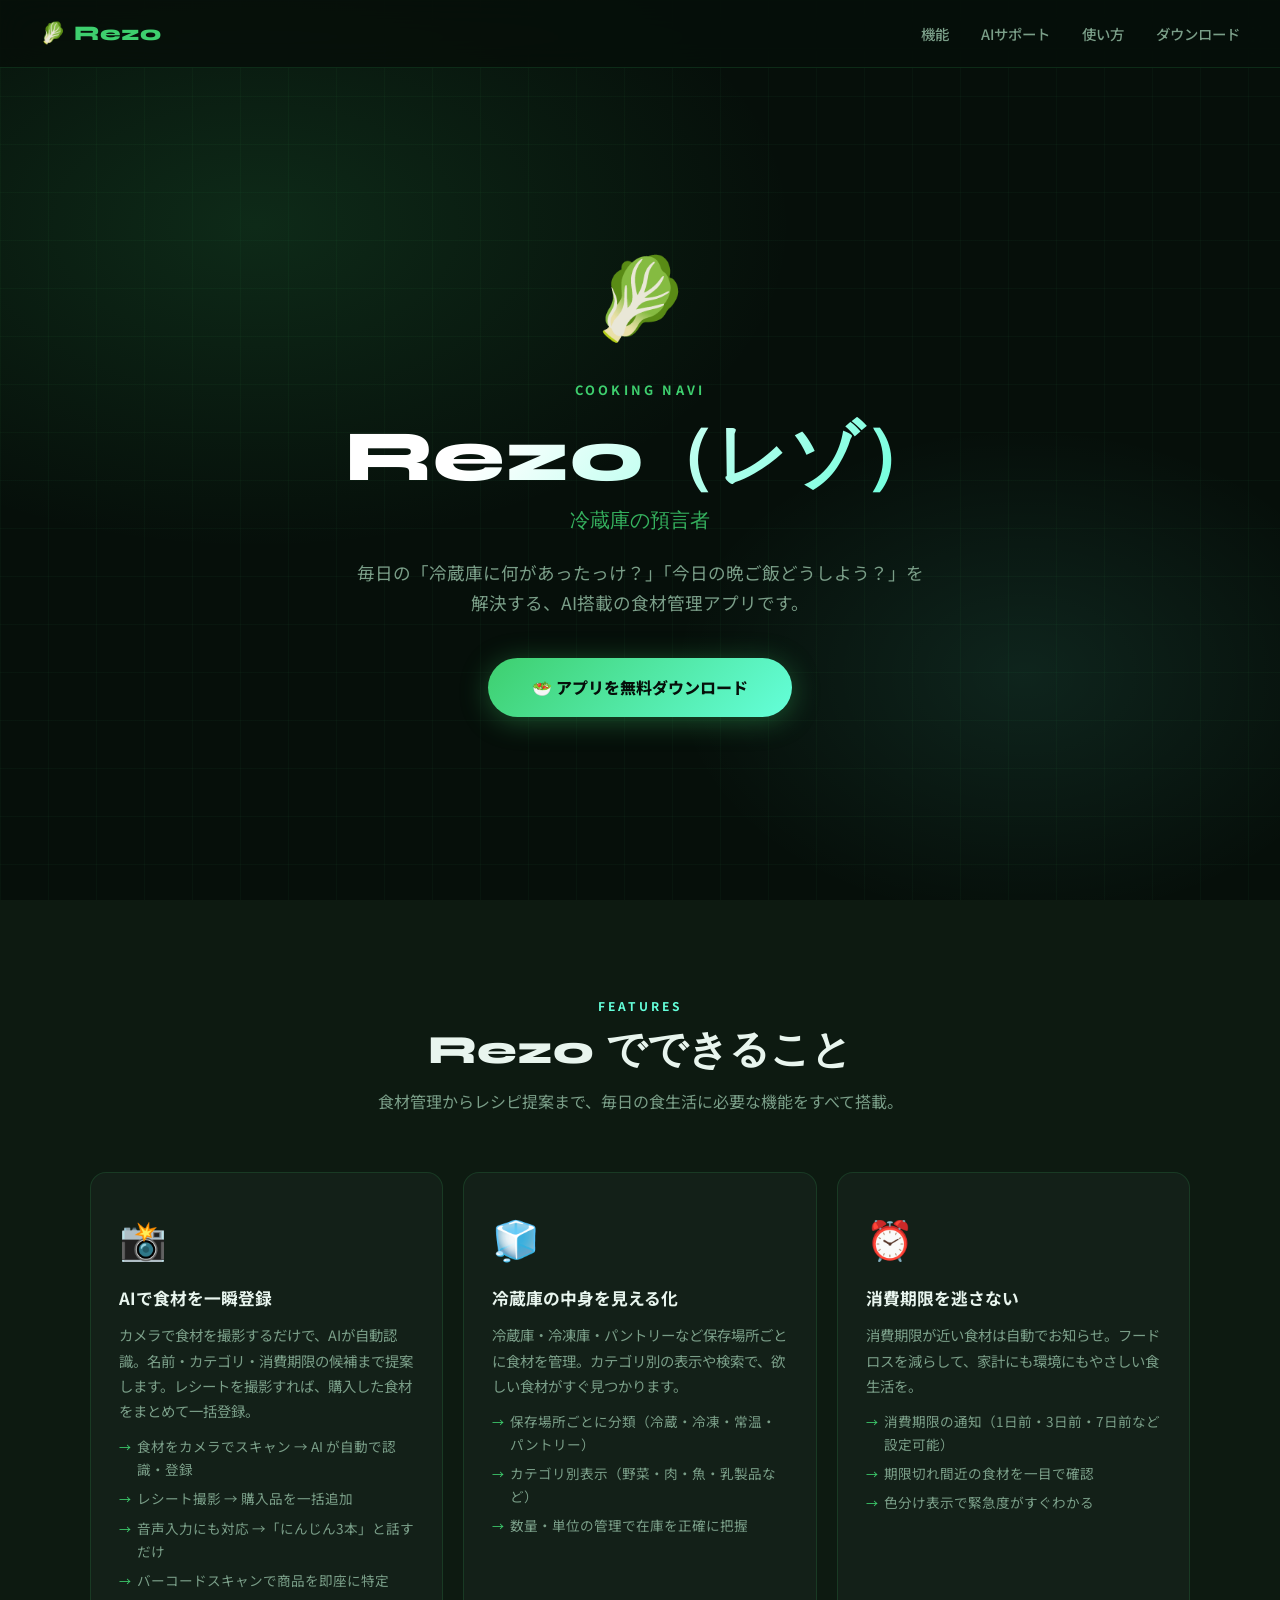
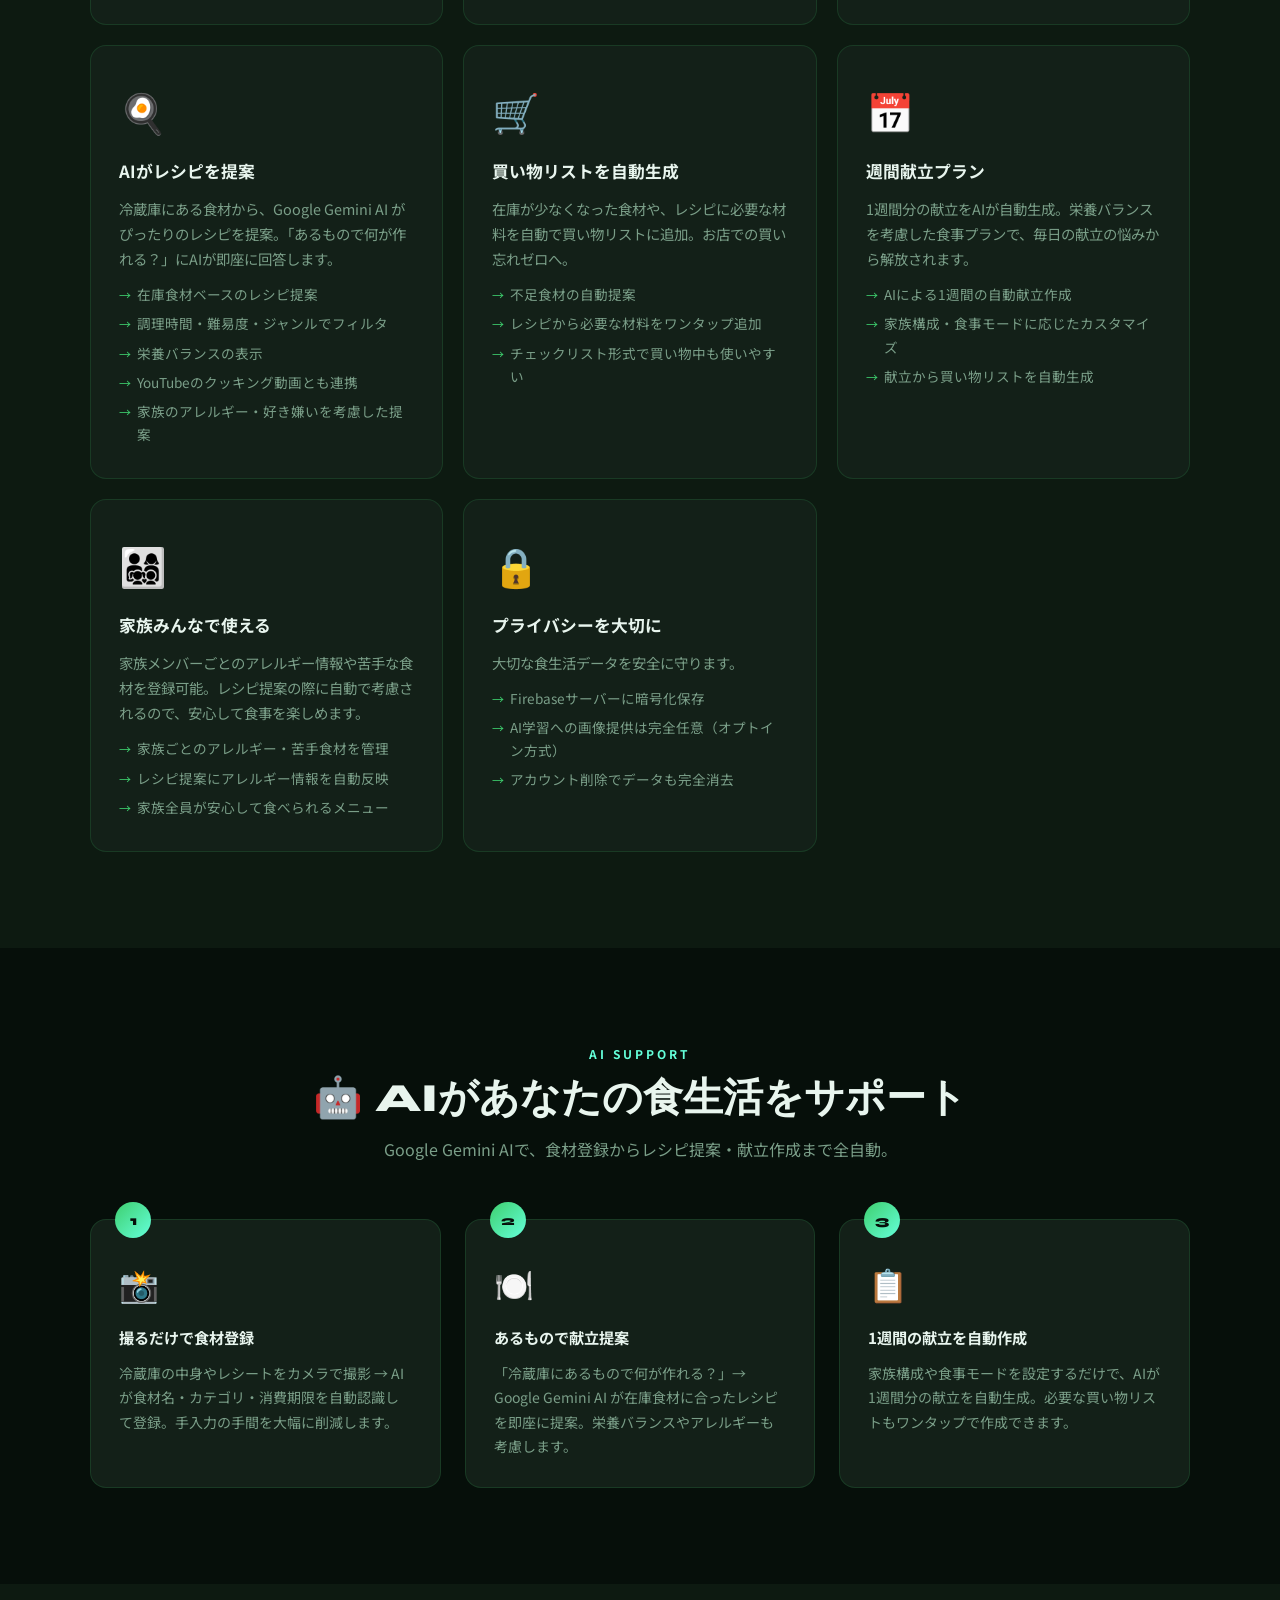
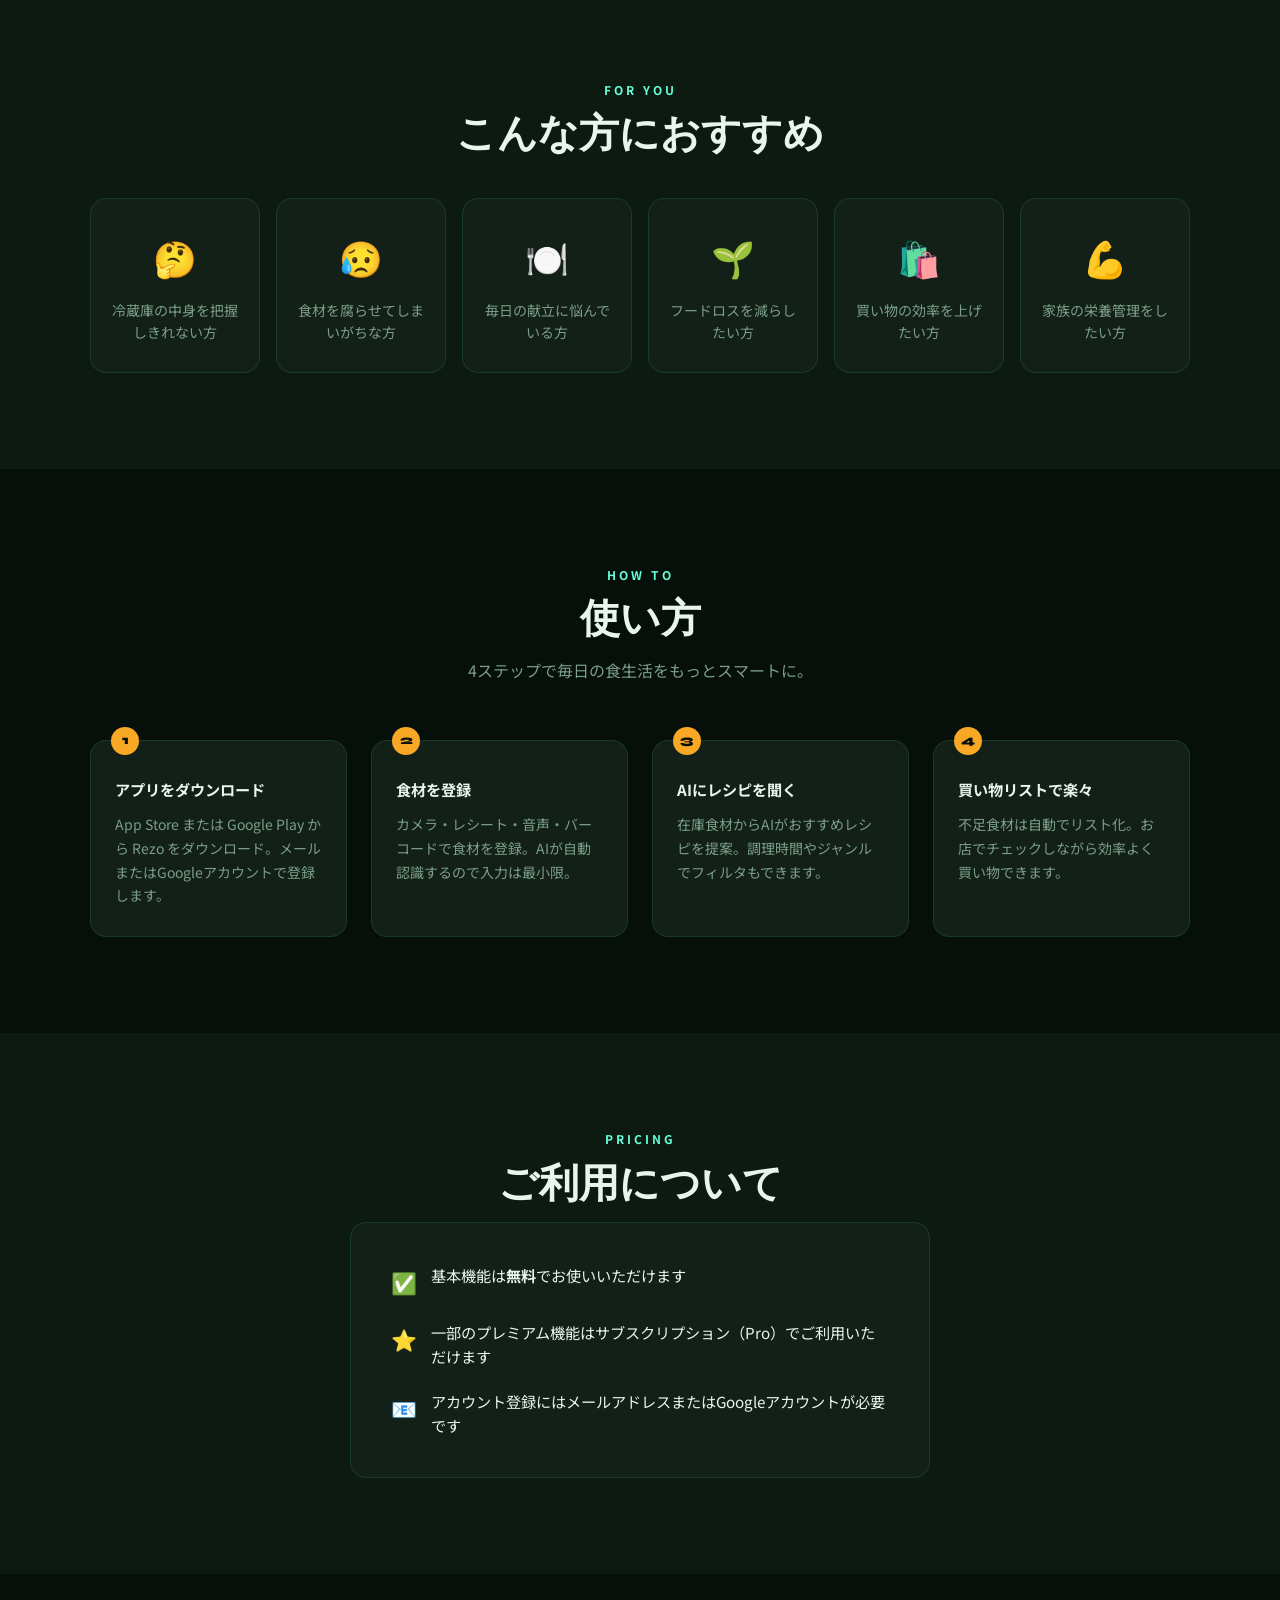
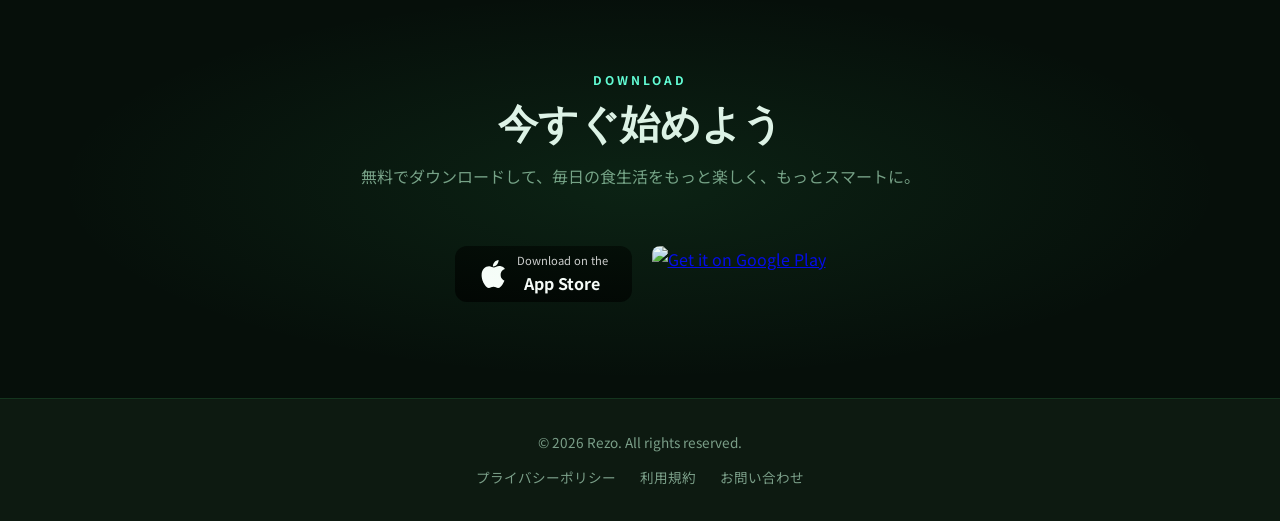
==== commit d9a9908c: "Fix: App StoreボタンのロゴをSVGに修正" ====
--- a/index.html
+++ b/index.html
@@ -376,7 +376,9 @@
     <p class="section-sub">無料でダウンロードして、毎日の食生活をもっと楽しく、もっとスマートに。</p>
     <div class="download-badges">
       <a class="badge-appstore" href="https://apps.apple.com/gh/app/rezo-cooking-navi/id6759208721" target="_blank" rel="noopener">
-        <span style="font-size:2rem">🍎</span>
+        <svg xmlns="http://www.w3.org/2000/svg" width="28" height="28" viewBox="0 0 814 1000" fill="white">
+          <path d="M788.1 340.9c-5.8 4.5-108.2 62.2-108.2 190.5 0 148.4 130.3 200.9 134.2 202.2-.6 3.2-20.7 71.9-68.7 141.9-42.8 61.6-87.5 123.1-155.5 123.1s-85.5-39.5-164-39.5c-76.5 0-103.7 40.8-165.9 40.8s-105-57.8-155.5-127.4C46 790.7 0 663 0 541.8c0-207.5 135.4-317.3 267.7-317.3 70.1 0 128.4 46.4 172.5 46.4 42.8 0 109.6-55 192.5-55 31.4 0 133.9 5.8 200.8 101.4zm-234.5-181.4c31.1-36.9 53.1-88.1 53.1-139.3 0-7.1-.6-14.3-1.9-20.1-50.6 1.9-110.8 33.7-147.1 75.8-28.5 32.4-55.1 83.6-55.1 135.5 0 7.8 1.3 15.6 1.9 18.1 3.2.6 8.4 1.3 13.6 1.3 45.4 0 102.5-30.4 135.5-71.3z"/>
+        </svg>
         <span><span class="s">Download on the</span><span class="l">App Store</span></span>
       </a>
       <a class="badge-play" href="http://play.google.com/store/apps/details?id=com.rezocook.app&hl=ja" target="_blank" rel="noopener">
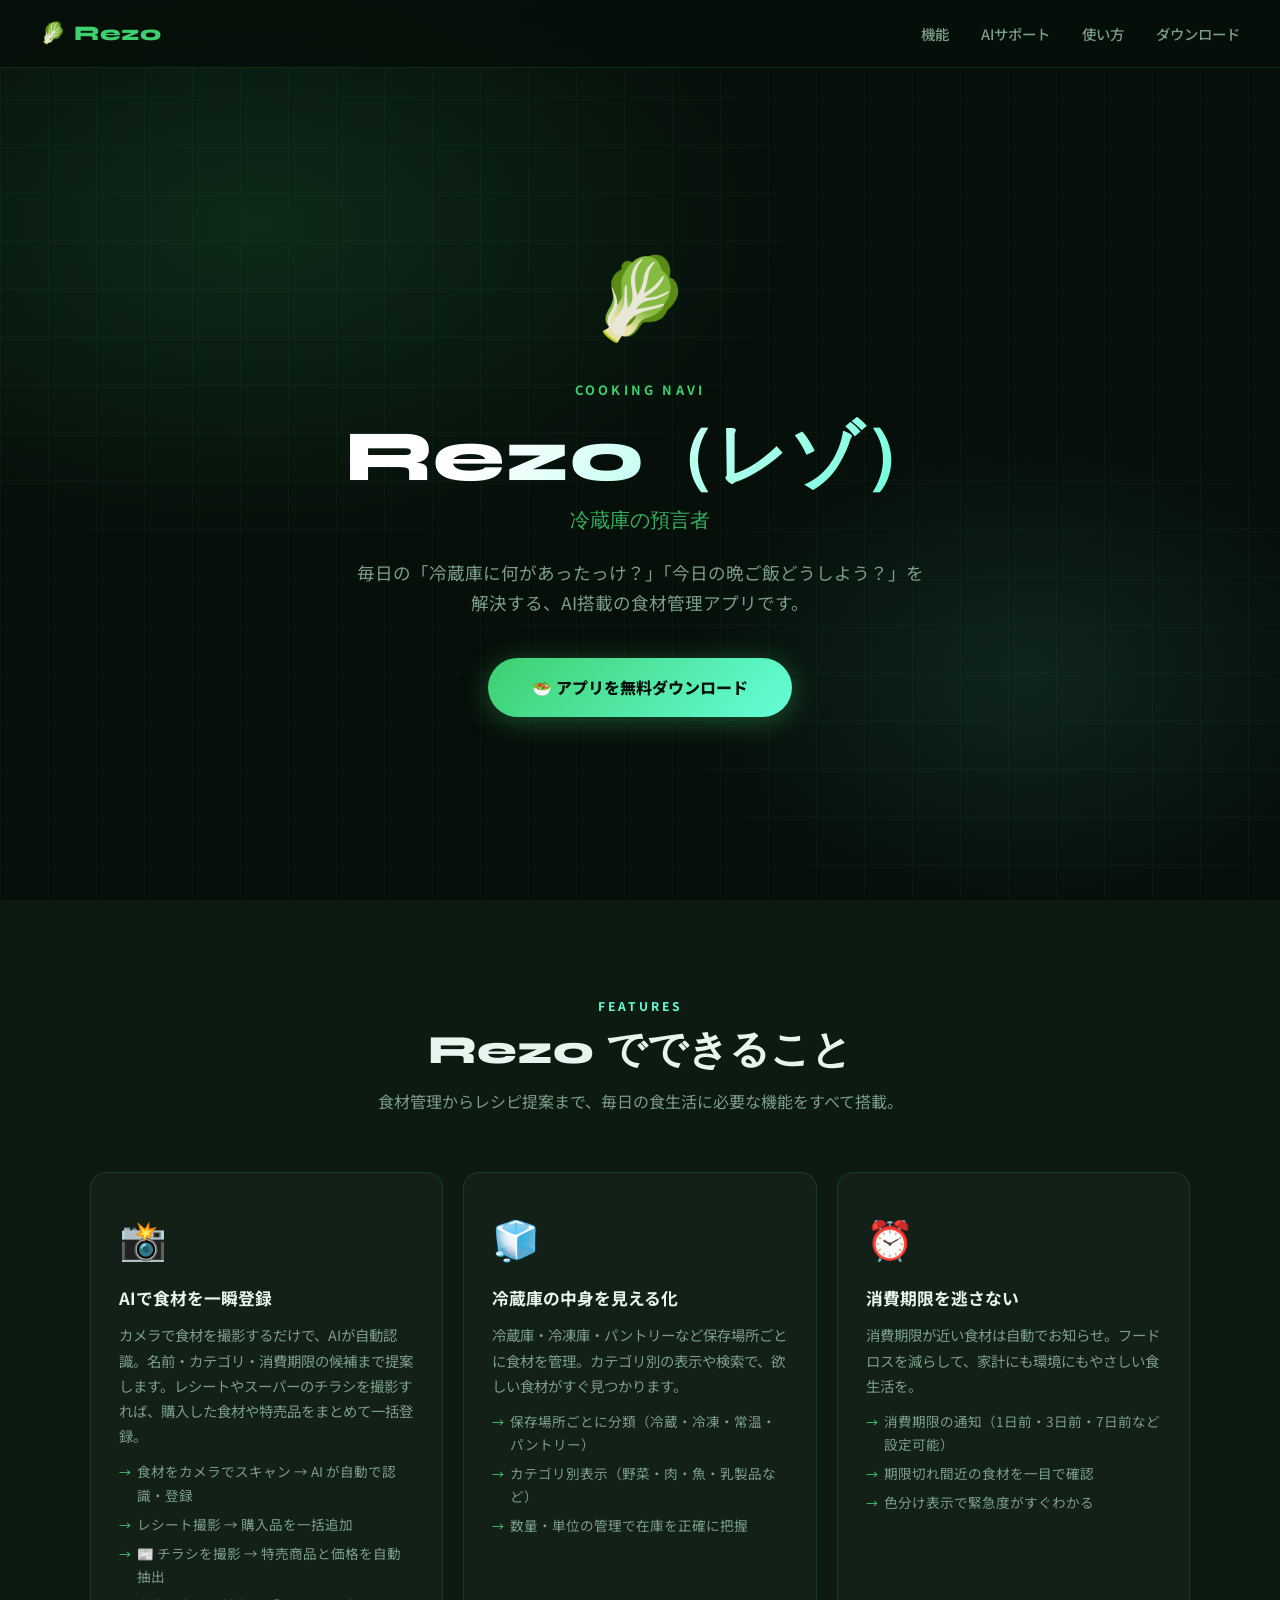
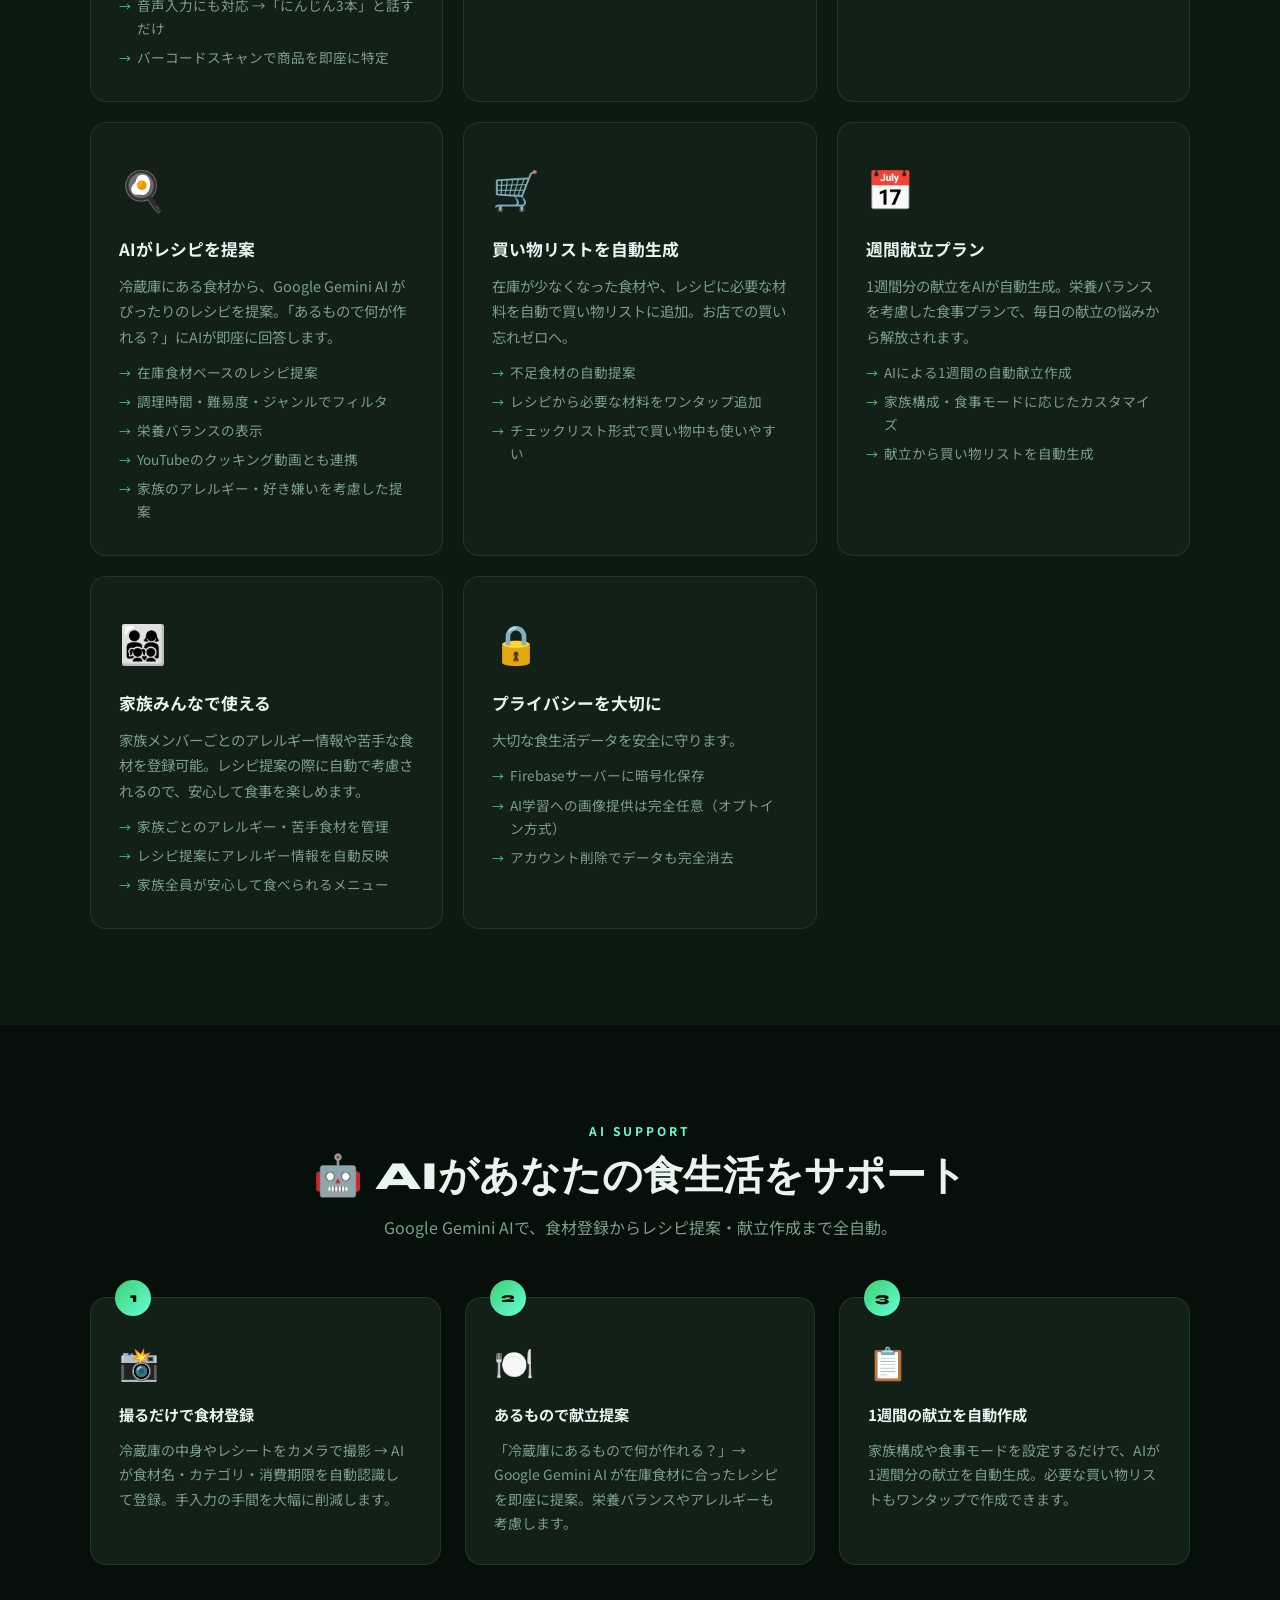
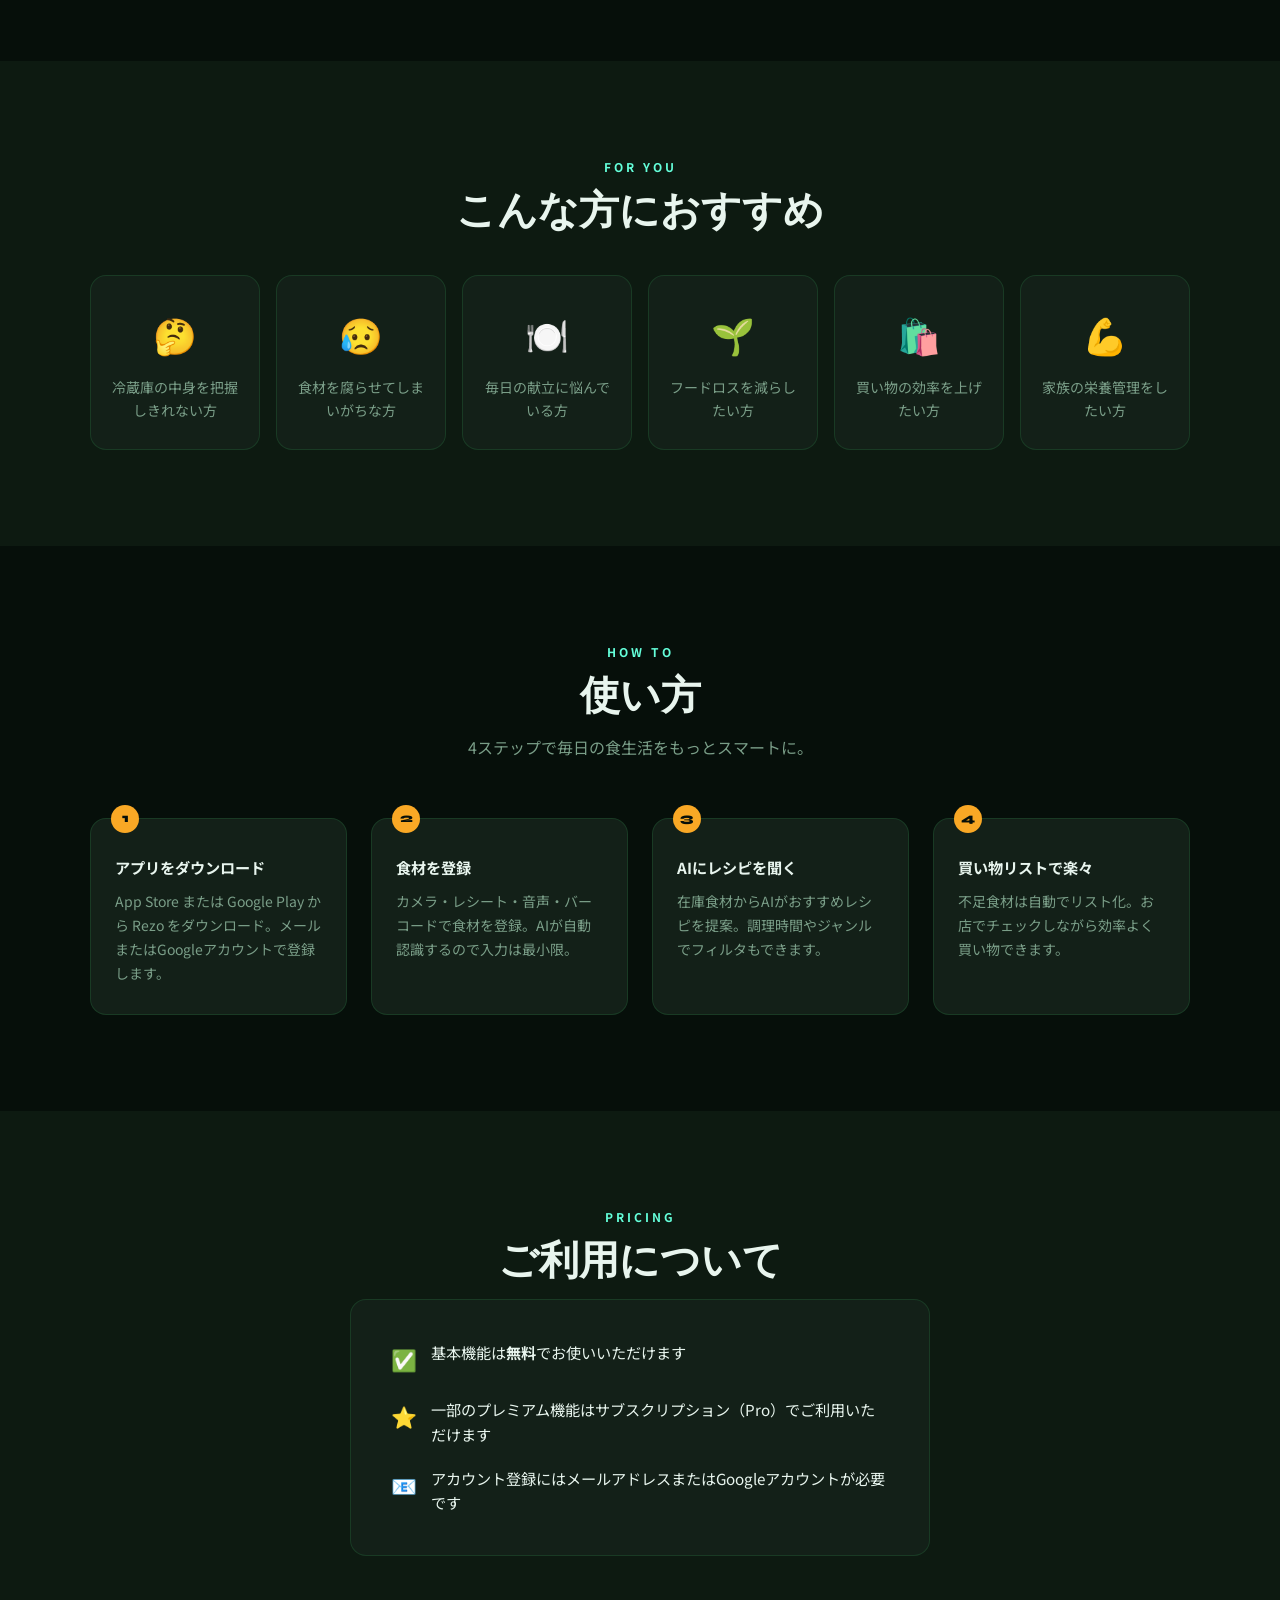
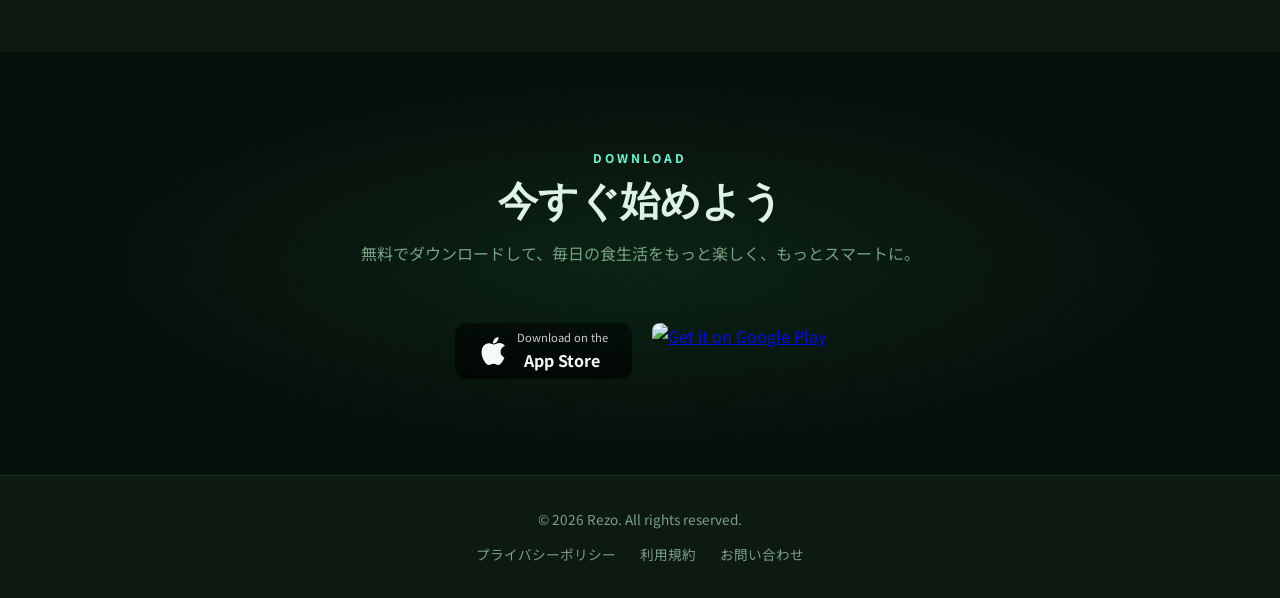
==== commit f7b81193: "feat: Add flyer scanning feature to REZO description" ====
--- a/index.html
+++ b/index.html
@@ -199,10 +199,11 @@
       <div class="feature-card reveal">
         <span class="feature-icon">📸</span>
         <h3>AIで食材を一瞬登録</h3>
-        <p>カメラで食材を撮影するだけで、AIが自動認識。名前・カテゴリ・消費期限の候補まで提案します。レシートを撮影すれば、購入した食材をまとめて一括登録。</p>
+        <p>カメラで食材を撮影するだけで、AIが自動認識。名前・カテゴリ・消費期限の候補まで提案します。レシートやスーパーのチラシを撮影すれば、購入した食材や特売品をまとめて一括登録。</p>
         <ul>
           <li>食材をカメラでスキャン → AI が自動で認識・登録</li>
           <li>レシート撮影 → 購入品を一括追加</li>
+          <li>📰 チラシを撮影 → 特売商品と価格を自動抽出</li>
           <li>音声入力にも対応 →「にんじん3本」と話すだけ</li>
           <li>バーコードスキャンで商品を即座に特定</li>
         </ul>
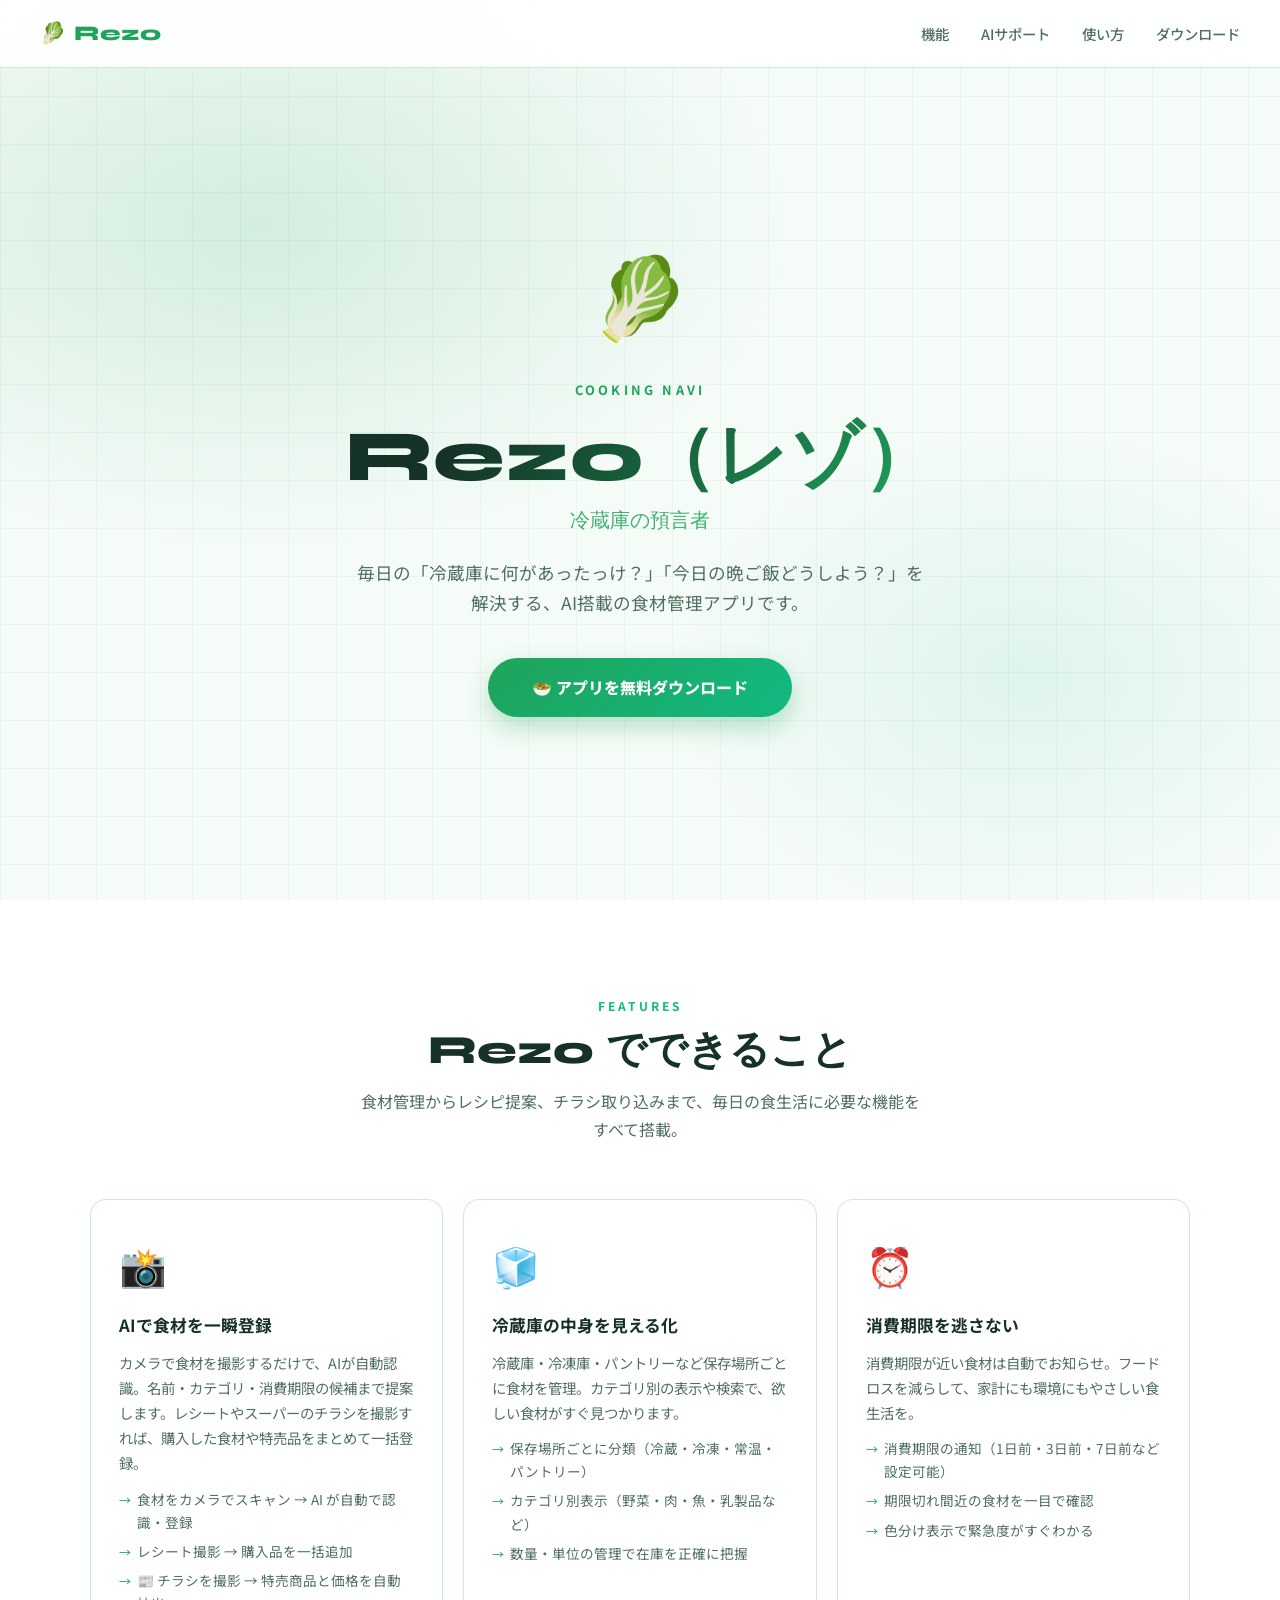
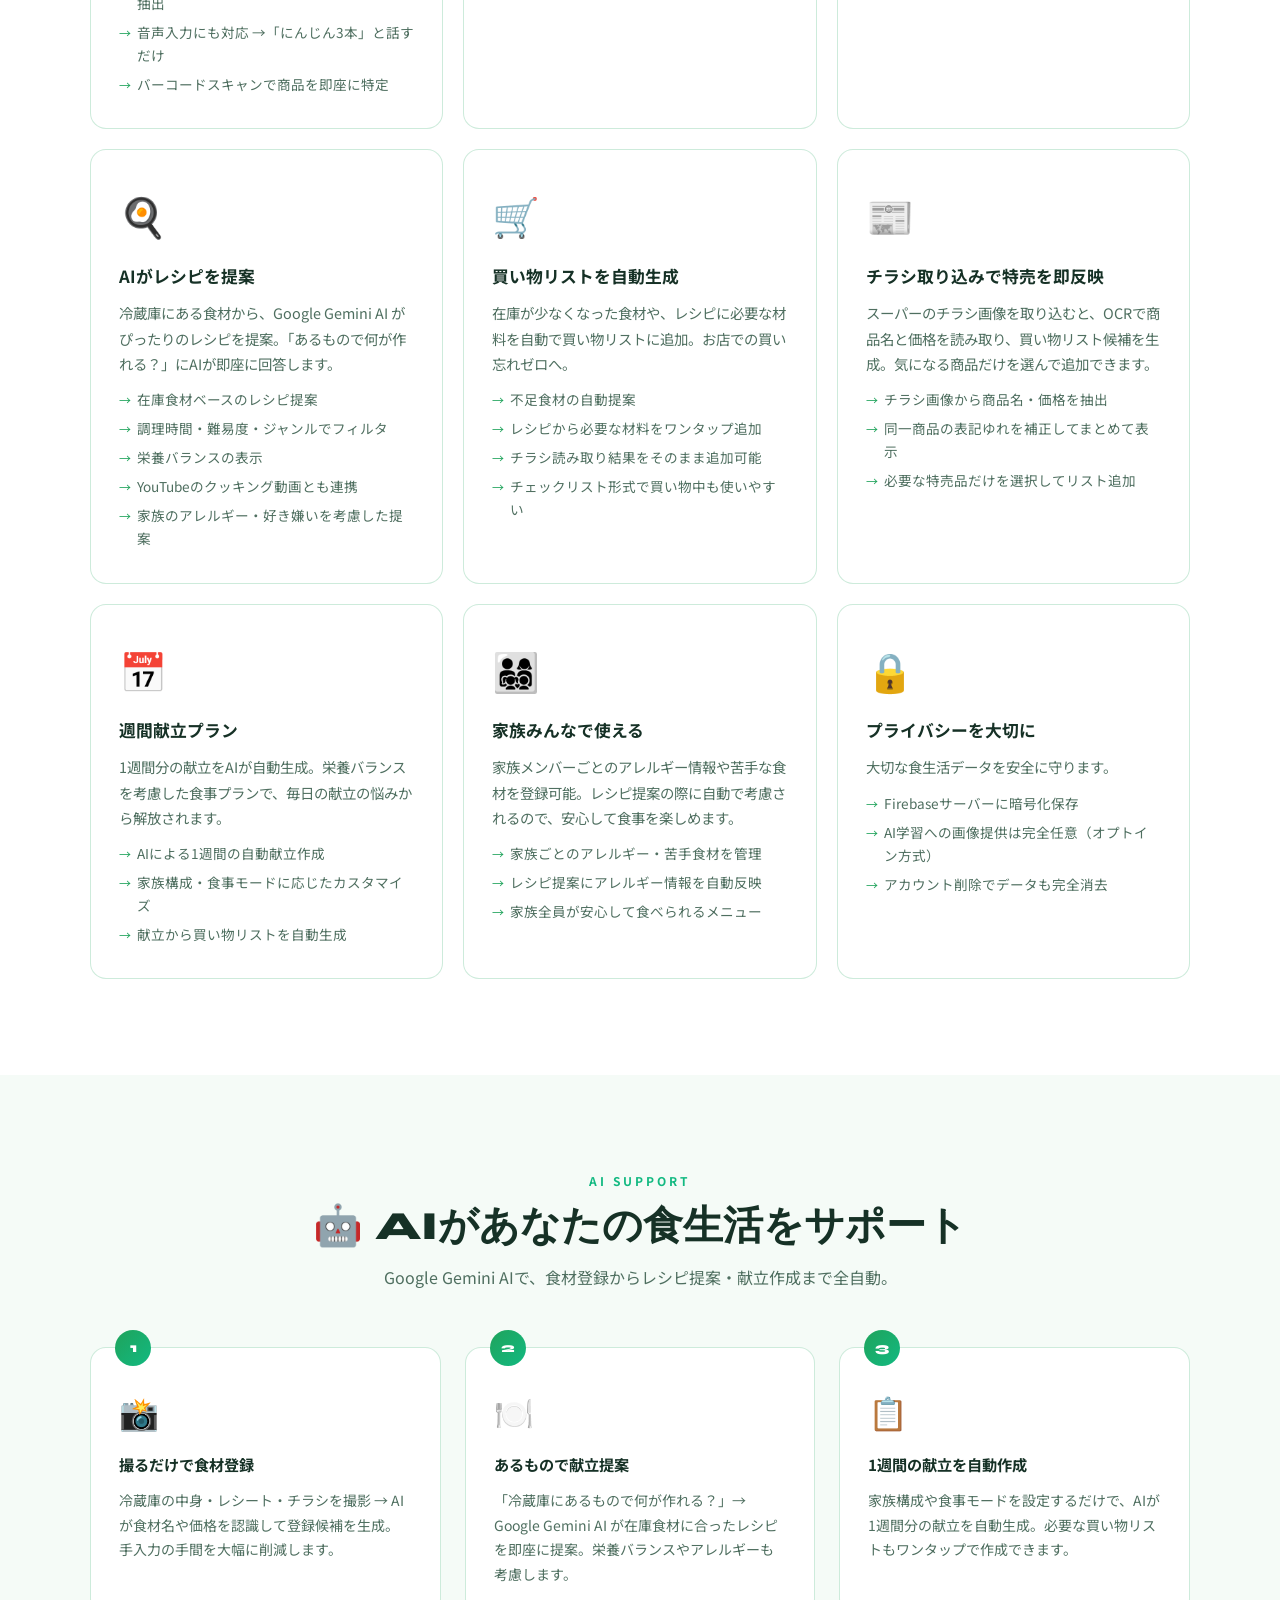
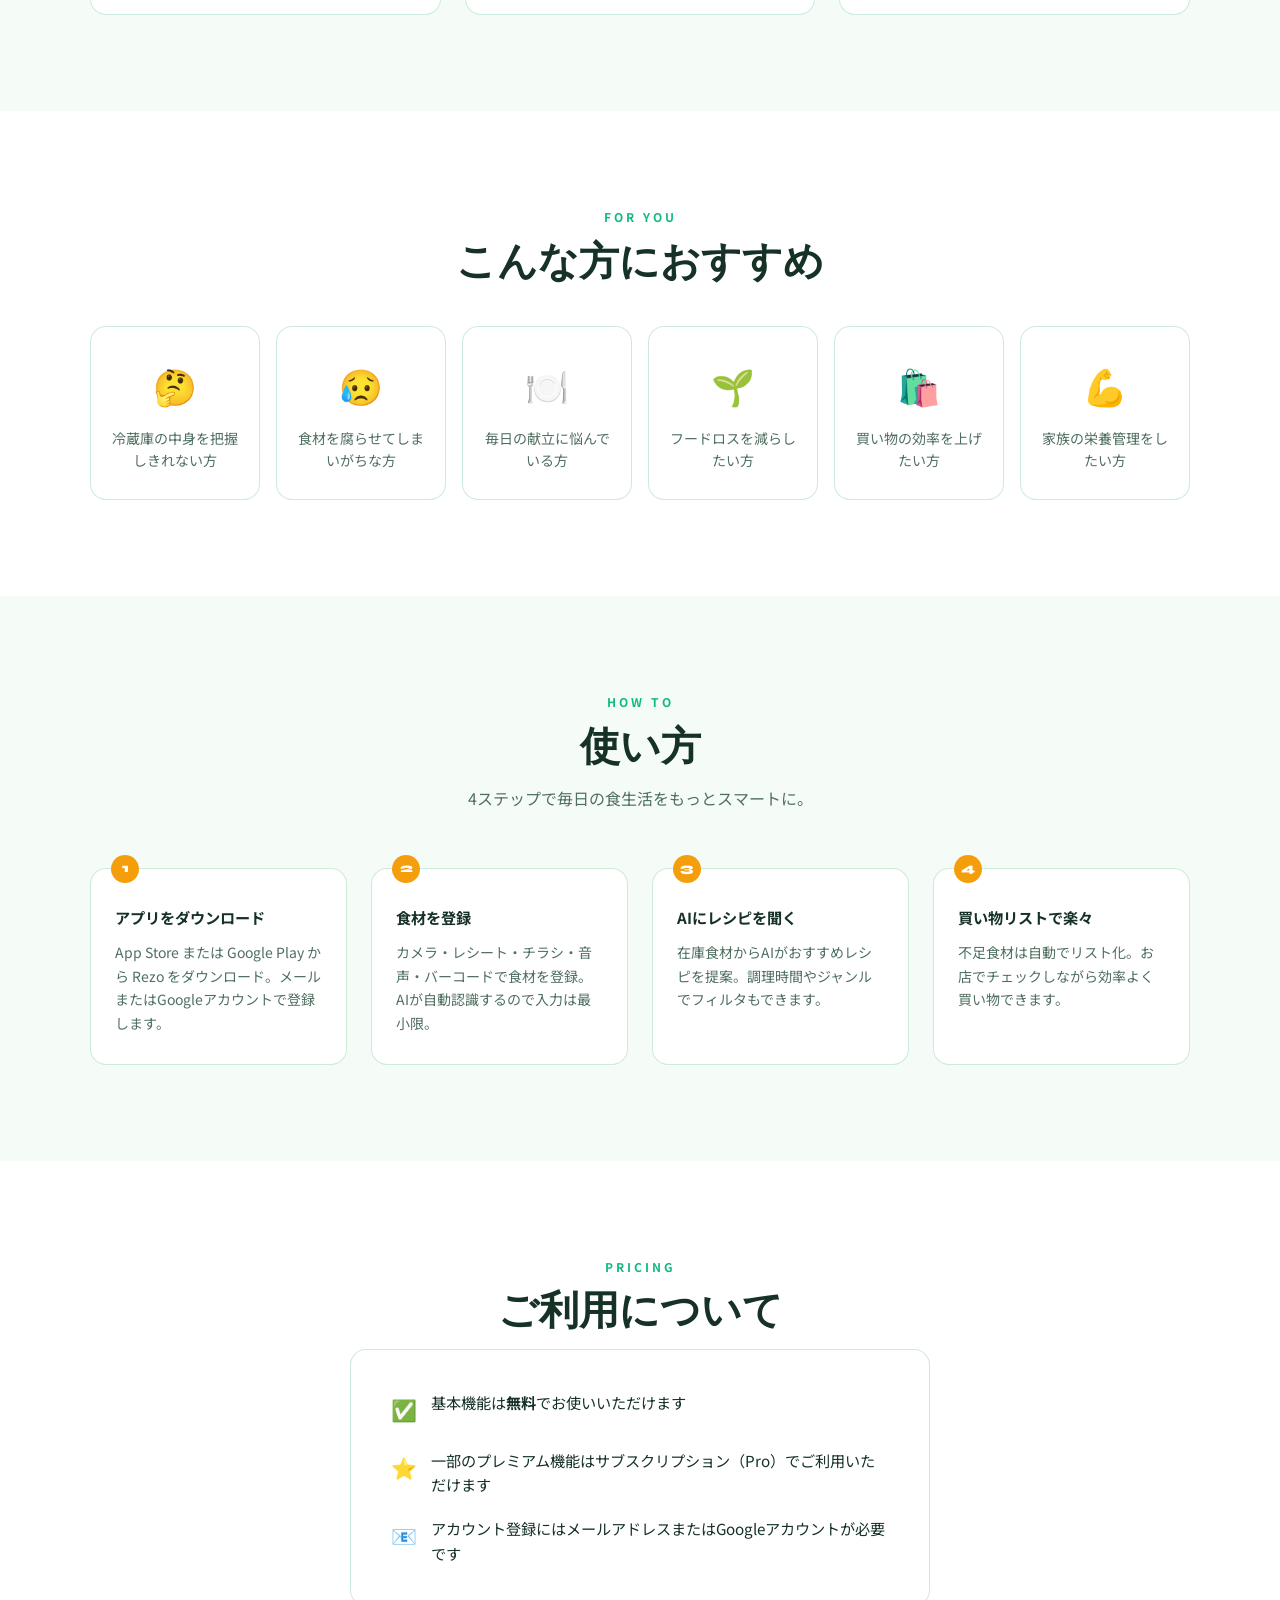
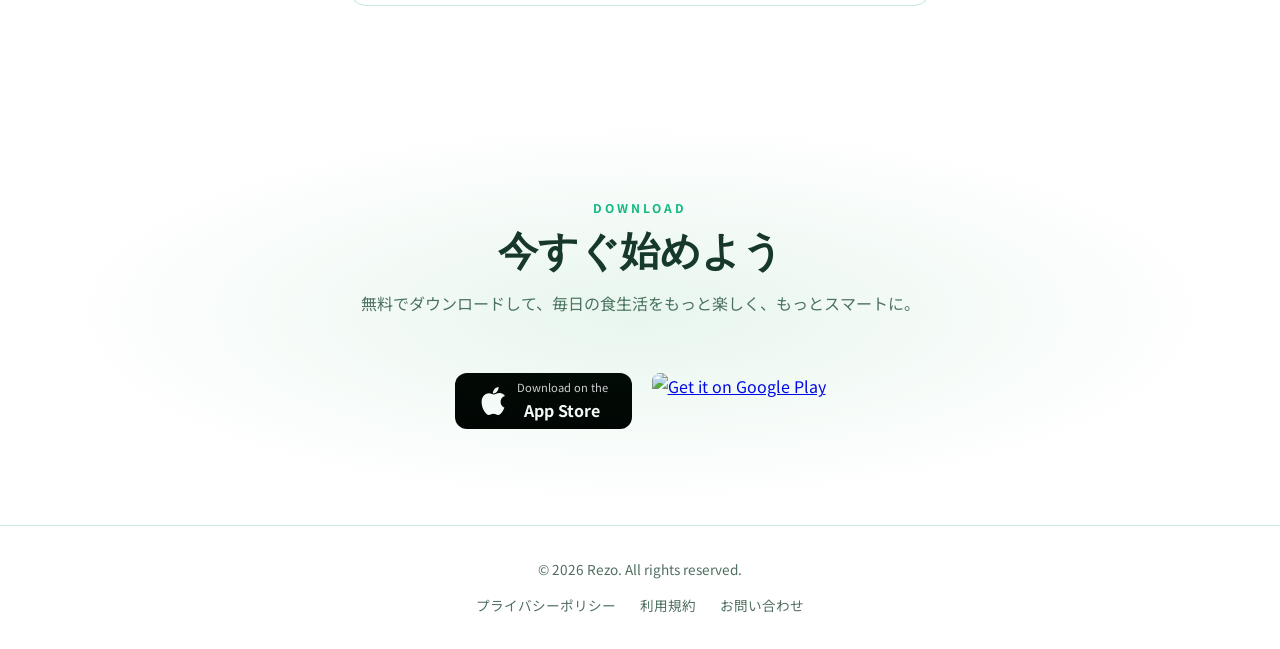
==== commit 02f973e4: "Add flyer import feature details and switch to light theme" ====
--- a/index.html
+++ b/index.html
@@ -14,15 +14,15 @@
   <style>
     *, *::before, *::after { box-sizing: border-box; margin: 0; padding: 0; }
     :root {
-      --bg: #060f0a;
-      --surface: #0d1a11;
-      --card: #132018;
-      --accent: #3ecf6e;
-      --accent2: #f9a825;
-      --accent3: #64ffda;
-      --text: #e8f5ee;
-      --muted: #7a9e88;
-      --border: rgba(62,207,110,0.15);
+      --bg: #f5fbf7;
+      --surface: #ffffff;
+      --card: #ffffff;
+      --accent: #1fa35b;
+      --accent2: #f59e0b;
+      --accent3: #12b981;
+      --text: #163126;
+      --muted: #4f6f60;
+      --border: rgba(31,163,91,0.22);
       --radius: 16px;
     }
     html { scroll-behavior: smooth; }
@@ -37,7 +37,7 @@
       position: fixed; top: 0; left: 0; right: 0; z-index: 100;
       display: flex; align-items: center; justify-content: space-between;
       padding: 16px 40px;
-      background: rgba(6,15,10,0.88);
+      background: rgba(255,255,255,0.9);
       backdrop-filter: blur(16px);
       border-bottom: 1px solid var(--border);
     }
@@ -60,14 +60,14 @@
     .hero::before {
       content: ''; position: absolute; inset: 0;
       background:
-        radial-gradient(ellipse 70% 60% at 20% 25%, rgba(62,207,110,0.14) 0%, transparent 60%),
-        radial-gradient(ellipse 50% 50% at 80% 75%, rgba(100,255,218,0.09) 0%, transparent 55%);
+        radial-gradient(ellipse 70% 60% at 20% 25%, rgba(31,163,91,0.16) 0%, transparent 60%),
+        radial-gradient(ellipse 50% 50% at 80% 75%, rgba(18,185,129,0.1) 0%, transparent 55%);
       pointer-events: none;
     }
     .hero::after {
       content: ''; position: absolute; inset: 0;
-      background-image: linear-gradient(rgba(62,207,110,0.04) 1px, transparent 1px),
-        linear-gradient(90deg, rgba(62,207,110,0.04) 1px, transparent 1px);
+      background-image: linear-gradient(rgba(31,163,91,0.06) 1px, transparent 1px),
+        linear-gradient(90deg, rgba(31,163,91,0.06) 1px, transparent 1px);
       background-size: 48px 48px; pointer-events: none;
     }
     .hero-icon { font-size: 5rem; margin-bottom: 20px; animation: float 5s ease-in-out infinite; position: relative; z-index: 1; }
@@ -76,7 +76,7 @@
     .hero h1 {
       font-family: 'Syne', sans-serif; font-size: clamp(2.6rem, 7vw, 4.5rem); font-weight: 800;
       line-height: 1.1; margin-bottom: 8px; position: relative; z-index: 1;
-      background: linear-gradient(130deg, #fff 25%, var(--accent3) 100%);
+      background: linear-gradient(130deg, #143226 20%, var(--accent) 100%);
       -webkit-background-clip: text; -webkit-text-fill-color: transparent; background-clip: text;
     }
     .hero-sub { font-family: 'Syne', sans-serif; font-size: clamp(1rem, 2vw, 1.25rem); color: var(--accent); margin-bottom: 20px; position: relative; z-index: 1; opacity: 0.85; }
@@ -84,11 +84,11 @@
     .btn-primary {
       display: inline-block; padding: 16px 44px;
       background: linear-gradient(135deg, var(--accent), var(--accent3));
-      color: #060f0a; font-weight: 800; font-size: 1rem; border-radius: 50px;
+      color: #ffffff; font-weight: 800; font-size: 1rem; border-radius: 50px;
       text-decoration: none; transition: transform 0.2s, box-shadow 0.2s;
-      box-shadow: 0 4px 28px rgba(62,207,110,0.35); position: relative; z-index: 1;
-    }
-    .btn-primary:hover { transform: translateY(-3px); box-shadow: 0 10px 36px rgba(62,207,110,0.45); }
+      box-shadow: 0 10px 24px rgba(31,163,91,0.3); position: relative; z-index: 1;
+    }
+    .btn-primary:hover { transform: translateY(-3px); box-shadow: 0 12px 32px rgba(31,163,91,0.4); }
 
     section { padding: 96px 24px; }
     .container { max-width: 1100px; margin: 0 auto; }
@@ -102,7 +102,7 @@
       background: var(--card); border: 1px solid var(--border); border-radius: var(--radius);
       padding: 32px 28px; transition: transform 0.25s, border-color 0.25s, box-shadow 0.25s;
     }
-    .feature-card:hover { transform: translateY(-6px); border-color: rgba(62,207,110,0.4); box-shadow: 0 14px 40px rgba(62,207,110,0.12); }
+    .feature-card:hover { transform: translateY(-6px); border-color: rgba(31,163,91,0.38); box-shadow: 0 14px 36px rgba(31,163,91,0.14); }
     .feature-icon { font-size: 2.4rem; margin-bottom: 14px; display: block; }
     .feature-card h3 { font-size: 1.05rem; font-weight: 700; margin-bottom: 10px; }
     .feature-card p { font-size: 0.9rem; color: var(--muted); line-height: 1.75; }
@@ -113,7 +113,7 @@
     #ai { background: var(--bg); }
     .steps { display: grid; grid-template-columns: repeat(auto-fill, minmax(300px, 1fr)); gap: 24px; }
     .step { background: var(--card); border: 1px solid var(--border); border-radius: var(--radius); padding: 36px 28px 28px; position: relative; }
-    .step-num { position: absolute; top: -18px; left: 24px; background: linear-gradient(135deg, var(--accent), var(--accent3)); color: #060f0a; font-family: 'Syne', sans-serif; font-weight: 800; font-size: 0.85rem; width: 36px; height: 36px; border-radius: 50%; display: flex; align-items: center; justify-content: center; }
+    .step-num { position: absolute; top: -18px; left: 24px; background: linear-gradient(135deg, var(--accent), var(--accent3)); color: #ffffff; font-family: 'Syne', sans-serif; font-weight: 800; font-size: 0.85rem; width: 36px; height: 36px; border-radius: 50%; display: flex; align-items: center; justify-content: center; }
     .step-icon { font-size: 2rem; margin-bottom: 14px; display: block; }
     .step h4 { font-size: 0.95rem; font-weight: 700; margin-bottom: 10px; }
     .step p { font-size: 0.875rem; color: var(--muted); line-height: 1.75; }
@@ -121,14 +121,14 @@
     #who { background: var(--surface); }
     .who-grid { display: grid; grid-template-columns: repeat(auto-fill, minmax(170px, 1fr)); gap: 16px; }
     .who-card { background: var(--card); border: 1px solid var(--border); border-radius: var(--radius); padding: 28px 20px; text-align: center; transition: transform 0.2s, border-color 0.2s; }
-    .who-card:hover { transform: translateY(-4px); border-color: rgba(62,207,110,0.4); }
+    .who-card:hover { transform: translateY(-4px); border-color: rgba(31,163,91,0.38); }
     .who-icon { font-size: 2.2rem; margin-bottom: 12px; display: block; }
     .who-card p { font-size: 0.875rem; color: var(--muted); line-height: 1.6; }
 
     #howto { background: var(--bg); }
     .howto-grid { display: grid; grid-template-columns: repeat(auto-fill, minmax(220px, 1fr)); gap: 24px; }
     .howto-card { background: var(--card); border: 1px solid var(--border); border-radius: var(--radius); padding: 36px 24px 28px; position: relative; }
-    .howto-num { position: absolute; top: -14px; left: 20px; background: var(--accent2); color: #060f0a; font-family: 'Syne', sans-serif; font-weight: 800; font-size: 0.8rem; width: 28px; height: 28px; border-radius: 50%; display: flex; align-items: center; justify-content: center; }
+    .howto-num { position: absolute; top: -14px; left: 20px; background: var(--accent2); color: #ffffff; font-family: 'Syne', sans-serif; font-weight: 800; font-size: 0.8rem; width: 28px; height: 28px; border-radius: 50%; display: flex; align-items: center; justify-content: center; }
     .howto-card h4 { font-size: 0.95rem; font-weight: 700; margin-bottom: 10px; }
     .howto-card p { font-size: 0.875rem; color: var(--muted); }
 
@@ -139,8 +139,8 @@
     .pricing-badge { font-size: 1.3rem; flex-shrink: 0; margin-top: 2px; }
     .pricing-item p { font-size: 0.95rem; color: var(--text); line-height: 1.6; }
 
-    #download { background: var(--bg); text-align: center; position: relative; overflow: hidden; }
-    #download::before { content: ''; position: absolute; inset: 0; background: radial-gradient(ellipse 70% 70% at 50% 50%, rgba(62,207,110,0.1) 0%, transparent 65%); pointer-events: none; }
+    #download { background: var(--surface); text-align: center; position: relative; overflow: hidden; }
+    #download::before { content: ''; position: absolute; inset: 0; background: radial-gradient(ellipse 70% 70% at 50% 50%, rgba(31,163,91,0.1) 0%, transparent 65%); pointer-events: none; }
     .download-badges { display: flex; flex-wrap: wrap; justify-content: center; align-items: center; gap: 20px; margin-top: 40px; }
     .badge-appstore { display: inline-flex; align-items: center; gap: 10px; background: #000; color: #fff; text-decoration: none; padding: 10px 24px; border-radius: 12px; height: 56px; transition: transform 0.2s; }
     .badge-appstore:hover { transform: scale(1.05); }
@@ -154,7 +154,7 @@
     footer p { font-size: 0.85rem; color: var(--muted); margin-bottom: 12px; }
     .footer-links { display: flex; justify-content: center; gap: 24px; flex-wrap: wrap; }
     .footer-links a { font-size: 0.85rem; color: var(--muted); text-decoration: none; transition: color 0.2s; }
-    .footer-links a:hover { color: var(--text); }
+    .footer-links a:hover { color: var(--accent); }
 
     .reveal { opacity: 0; transform: translateY(28px); transition: opacity 0.55s ease, transform 0.55s ease; }
     .reveal.visible { opacity: 1; transform: none; }
@@ -194,7 +194,7 @@
   <div class="container">
     <p class="section-label">Features</p>
     <h2 class="section-title">Rezo でできること</h2>
-    <p class="section-sub">食材管理からレシピ提案まで、毎日の食生活に必要な機能をすべて搭載。</p>
+    <p class="section-sub">食材管理からレシピ提案、チラシ取り込みまで、毎日の食生活に必要な機能をすべて搭載。</p>
     <div class="features-grid">
       <div class="feature-card reveal">
         <span class="feature-icon">📸</span>
@@ -247,7 +247,18 @@
         <ul>
           <li>不足食材の自動提案</li>
           <li>レシピから必要な材料をワンタップ追加</li>
+          <li>チラシ読み取り結果をそのまま追加可能</li>
           <li>チェックリスト形式で買い物中も使いやすい</li>
+        </ul>
+      </div>
+      <div class="feature-card reveal">
+        <span class="feature-icon">📰</span>
+        <h3>チラシ取り込みで特売を即反映</h3>
+        <p>スーパーのチラシ画像を取り込むと、OCRで商品名と価格を読み取り、買い物リスト候補を生成。気になる商品だけを選んで追加できます。</p>
+        <ul>
+          <li>チラシ画像から商品名・価格を抽出</li>
+          <li>同一商品の表記ゆれを補正してまとめて表示</li>
+          <li>必要な特売品だけを選択してリスト追加</li>
         </ul>
       </div>
       <div class="feature-card reveal">
@@ -294,7 +305,7 @@
         <div class="step-num">1</div>
         <span class="step-icon">📸</span>
         <h4>撮るだけで食材登録</h4>
-        <p>冷蔵庫の中身やレシートをカメラで撮影 → AIが食材名・カテゴリ・消費期限を自動認識して登録。手入力の手間を大幅に削減します。</p>
+        <p>冷蔵庫の中身・レシート・チラシを撮影 → AIが食材名や価格を認識して登録候補を生成。手入力の手間を大幅に削減します。</p>
       </div>
       <div class="step reveal">
         <div class="step-num">2</div>
@@ -342,7 +353,7 @@
       <div class="howto-card reveal">
         <div class="howto-num">2</div>
         <h4>食材を登録</h4>
-        <p>カメラ・レシート・音声・バーコードで食材を登録。AIが自動認識するので入力は最小限。</p>
+        <p>カメラ・レシート・チラシ・音声・バーコードで食材を登録。AIが自動認識するので入力は最小限。</p>
       </div>
       <div class="howto-card reveal">
         <div class="howto-num">3</div>
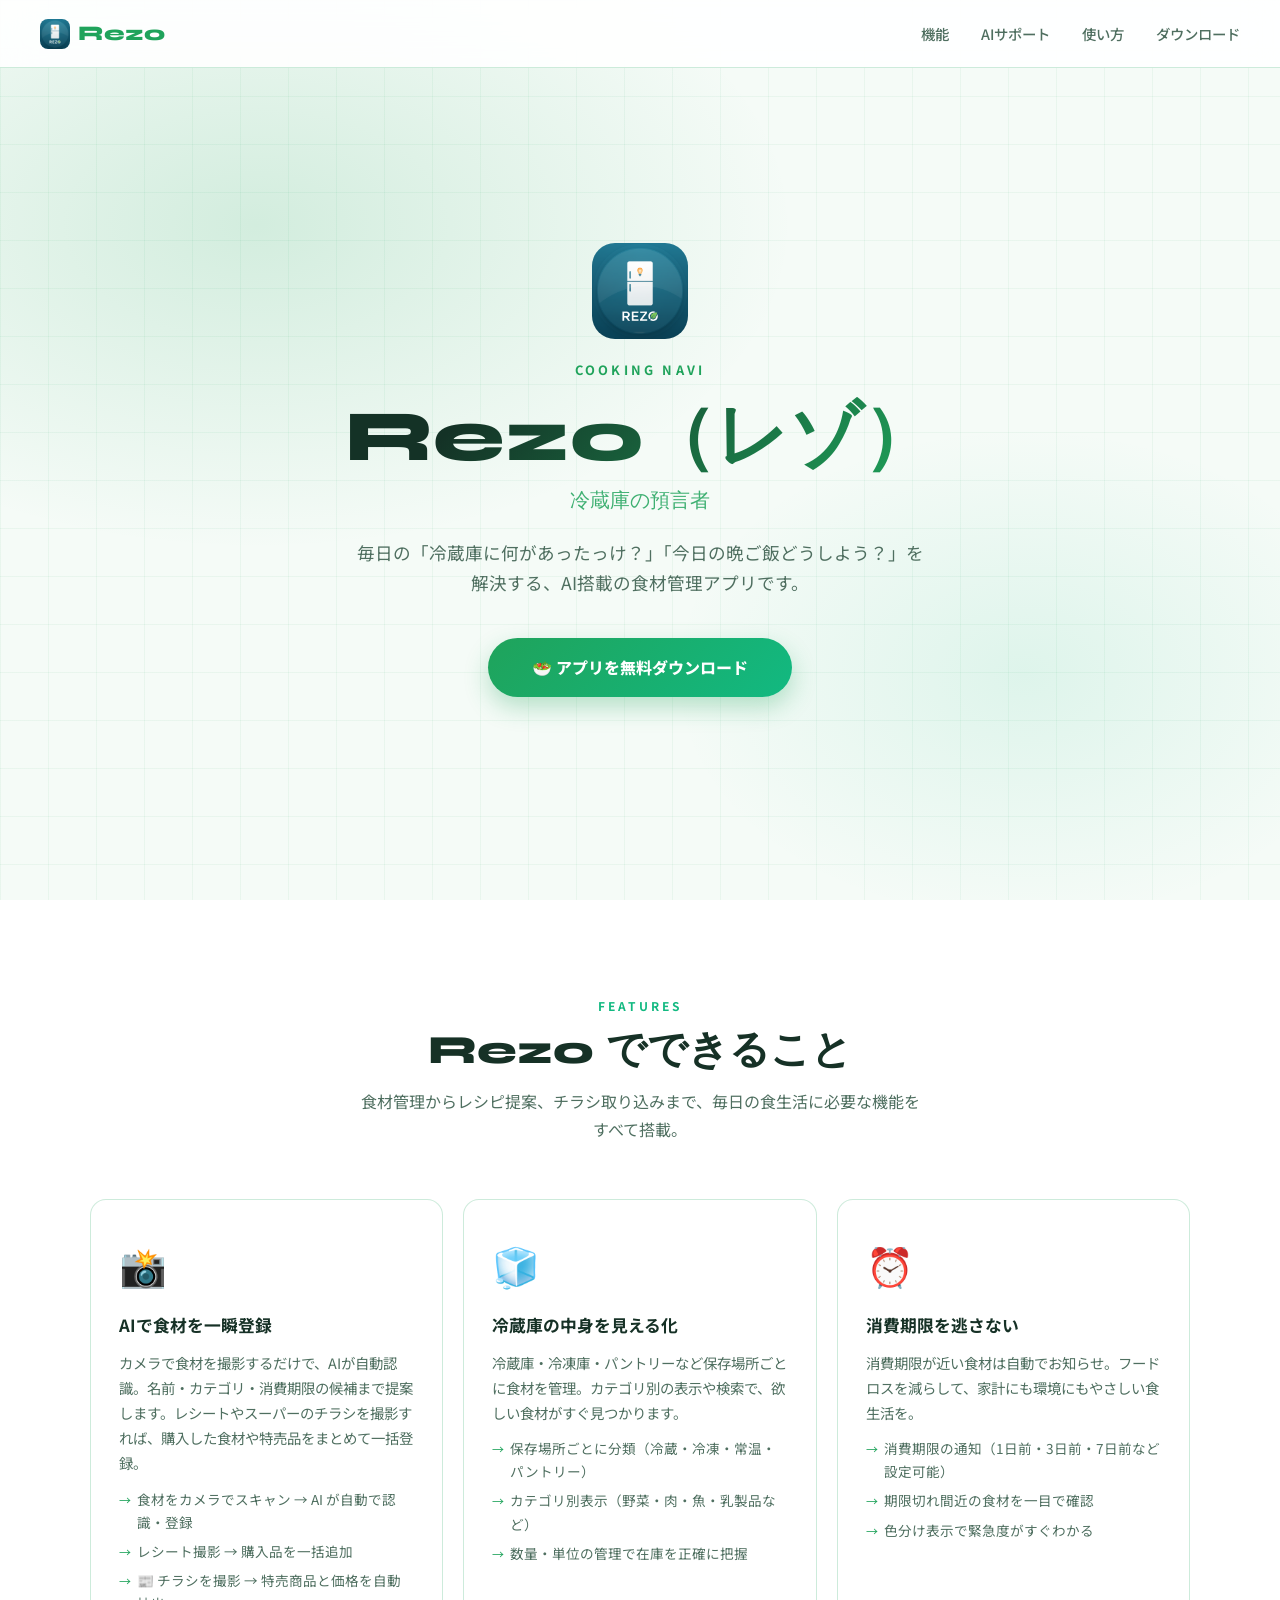
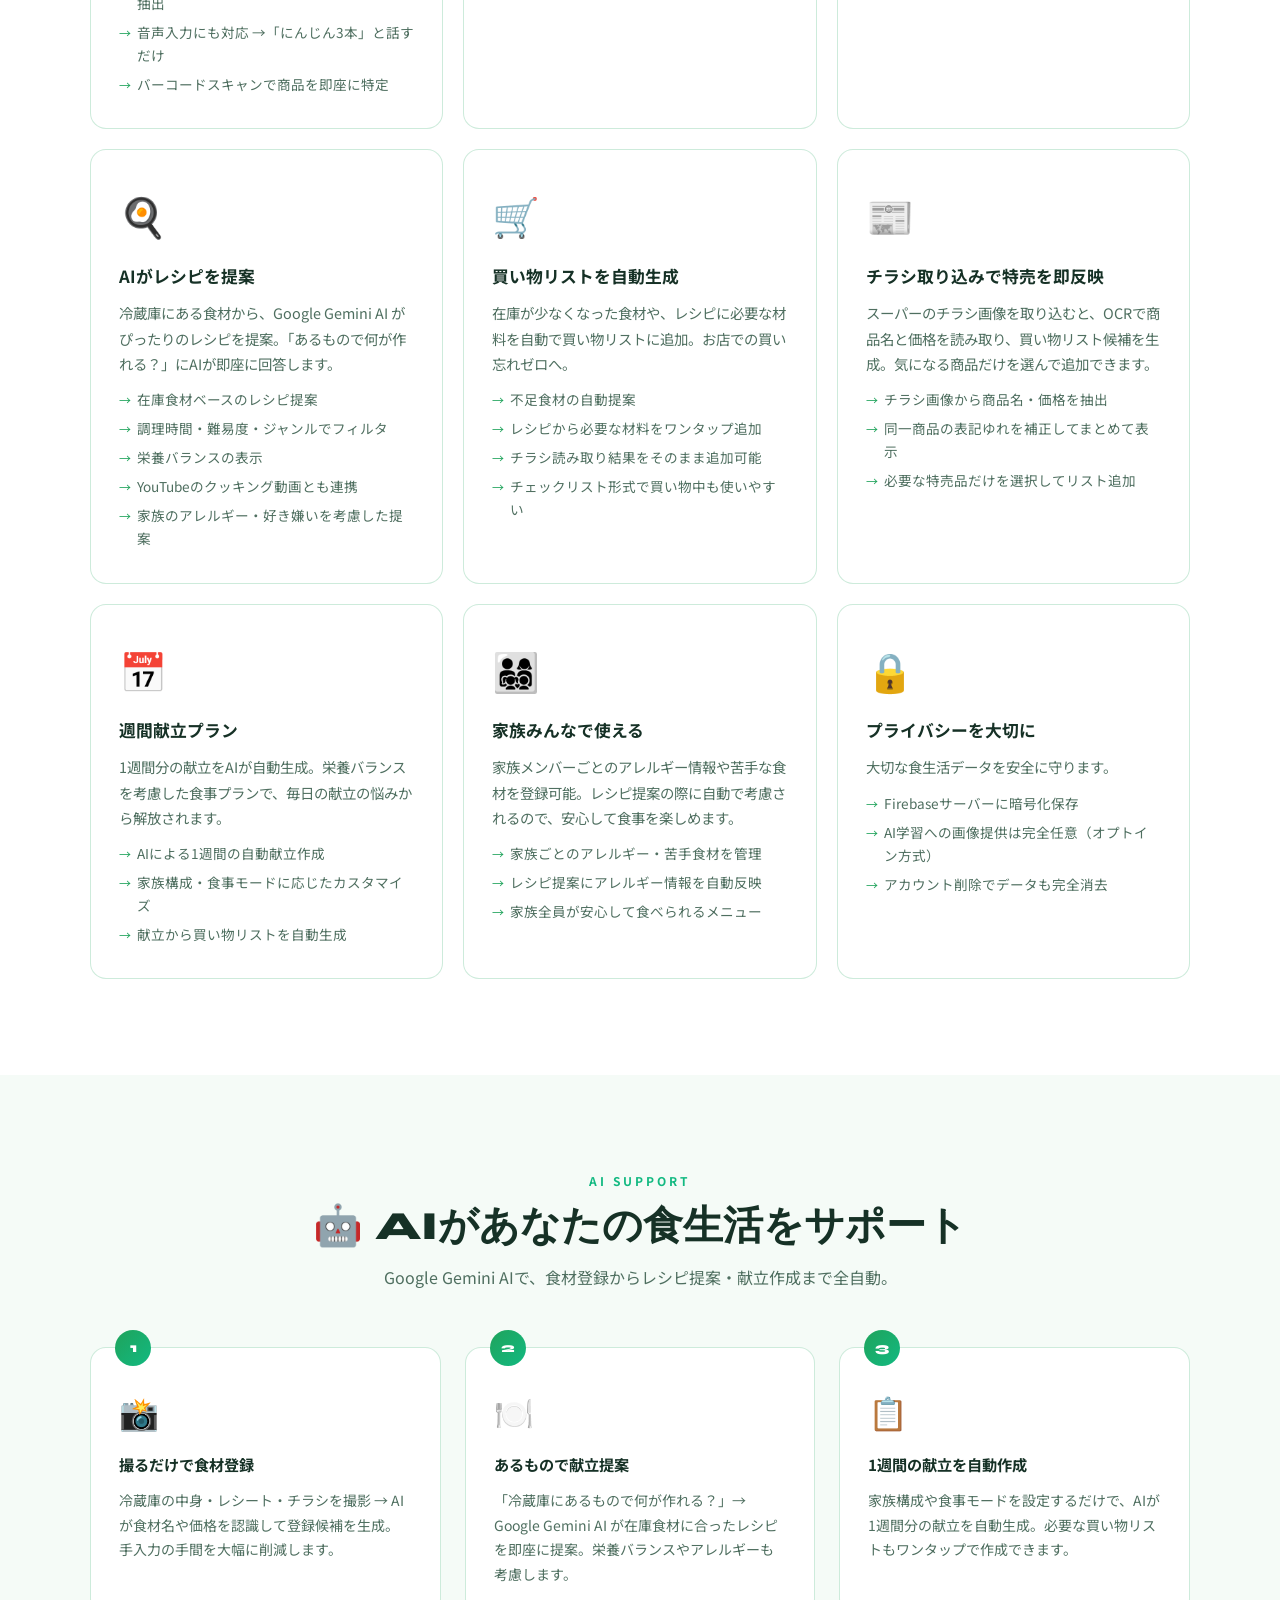
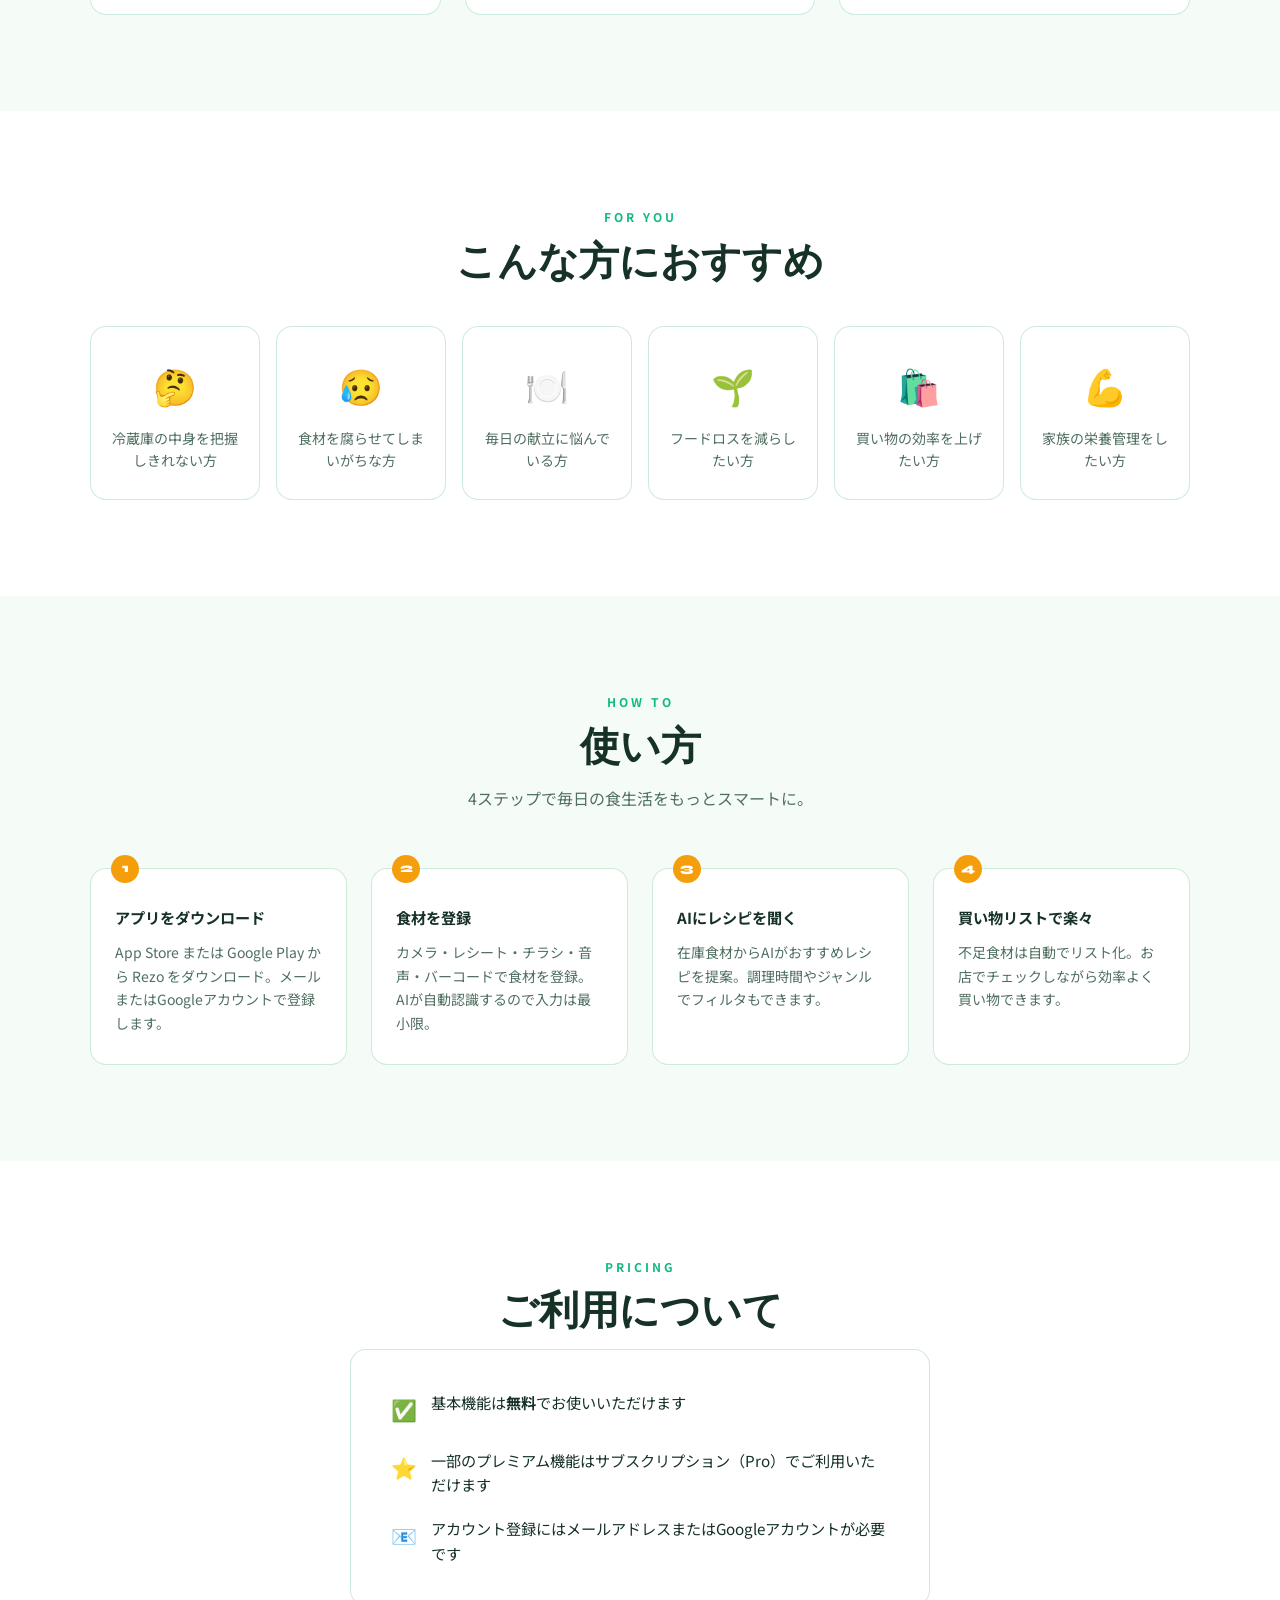
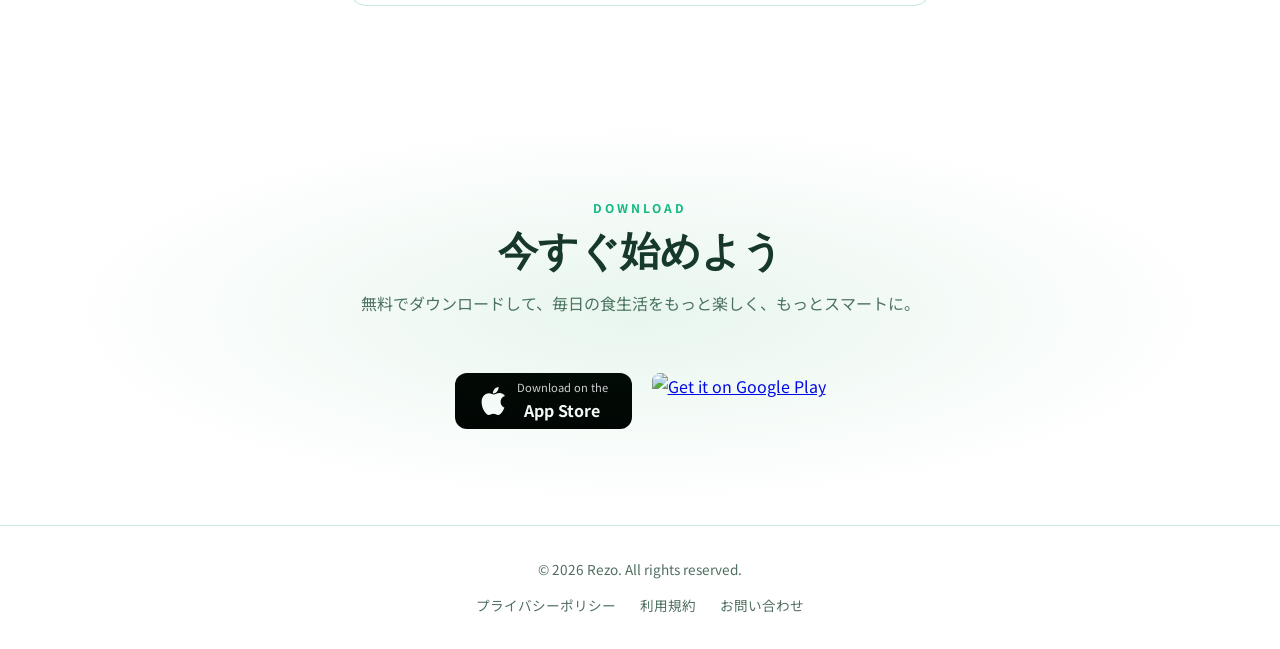
==== commit b460633a: "Webサイトのアイコンをストア掲載版に統一" ====
--- a/index.html
+++ b/index.html
@@ -8,6 +8,7 @@
   <meta property="og:title" content="Rezo - Cooking Navi | 冷蔵庫の預言者">
   <meta property="og:description" content="AIが食材を自動認識、レシピ提案、消費期限管理まで。毎日の食生活をスマートに。">
   <meta property="og:url" content="https://tsugutoshi.github.io/rezo-site/">
+  <link rel="icon" type="image/png" sizes="160x160" href="assets/rezo-app-icon.png">
   <link rel="preconnect" href="https://fonts.googleapis.com">
   <link rel="preconnect" href="https://fonts.gstatic.com" crossorigin>
   <link href="https://fonts.googleapis.com/css2?family=Noto+Sans+JP:wght@400;500;700;900&family=Syne:wght@700;800&display=swap" rel="stylesheet">
@@ -46,6 +47,7 @@
       color: var(--text); text-decoration: none;
       display: flex; align-items: center; gap: 8px;
     }
+    .nav-logo img { display: block; flex: none; border-radius: 8px; }
     .nav-logo span { color: var(--accent); }
     .nav-links { display: flex; gap: 32px; list-style: none; }
     .nav-links a { color: var(--muted); text-decoration: none; font-size: 0.9rem; font-weight: 500; transition: color 0.2s; }
@@ -70,7 +72,7 @@
         linear-gradient(90deg, rgba(31,163,91,0.06) 1px, transparent 1px);
       background-size: 48px 48px; pointer-events: none;
     }
-    .hero-icon { font-size: 5rem; margin-bottom: 20px; animation: float 5s ease-in-out infinite; position: relative; z-index: 1; }
+    .hero-icon { display: block; border-radius: 23px; margin-bottom: 20px; animation: float 5s ease-in-out infinite; position: relative; z-index: 1; }
     @keyframes float { 0%,100% { transform: translateY(0) rotate(-3deg); } 50% { transform: translateY(-14px) rotate(3deg); } }
     .hero-eyebrow { font-size: 0.8rem; letter-spacing: 0.25em; text-transform: uppercase; color: var(--accent); font-weight: 700; margin-bottom: 16px; position: relative; z-index: 1; }
     .hero h1 {
@@ -172,7 +174,7 @@
 <body>
 
 <nav>
-  <a class="nav-logo" href="#">🥬 <span>Rezo</span></a>
+  <a class="nav-logo" href="#"><img src="assets/rezo-app-icon.png" alt="" width="30" height="30"><span>Rezo</span></a>
   <ul class="nav-links">
     <li><a href="#features">機能</a></li>
     <li><a href="#ai">AIサポート</a></li>
@@ -182,7 +184,7 @@
 </nav>
 
 <section class="hero" id="top">
-  <div class="hero-icon">🥬</div>
+  <img class="hero-icon" src="assets/rezo-app-icon.png" alt="" width="96" height="96">
   <p class="hero-eyebrow">Cooking Navi</p>
   <h1>Rezo（レゾ）</h1>
   <p class="hero-sub">冷蔵庫の預言者</p>
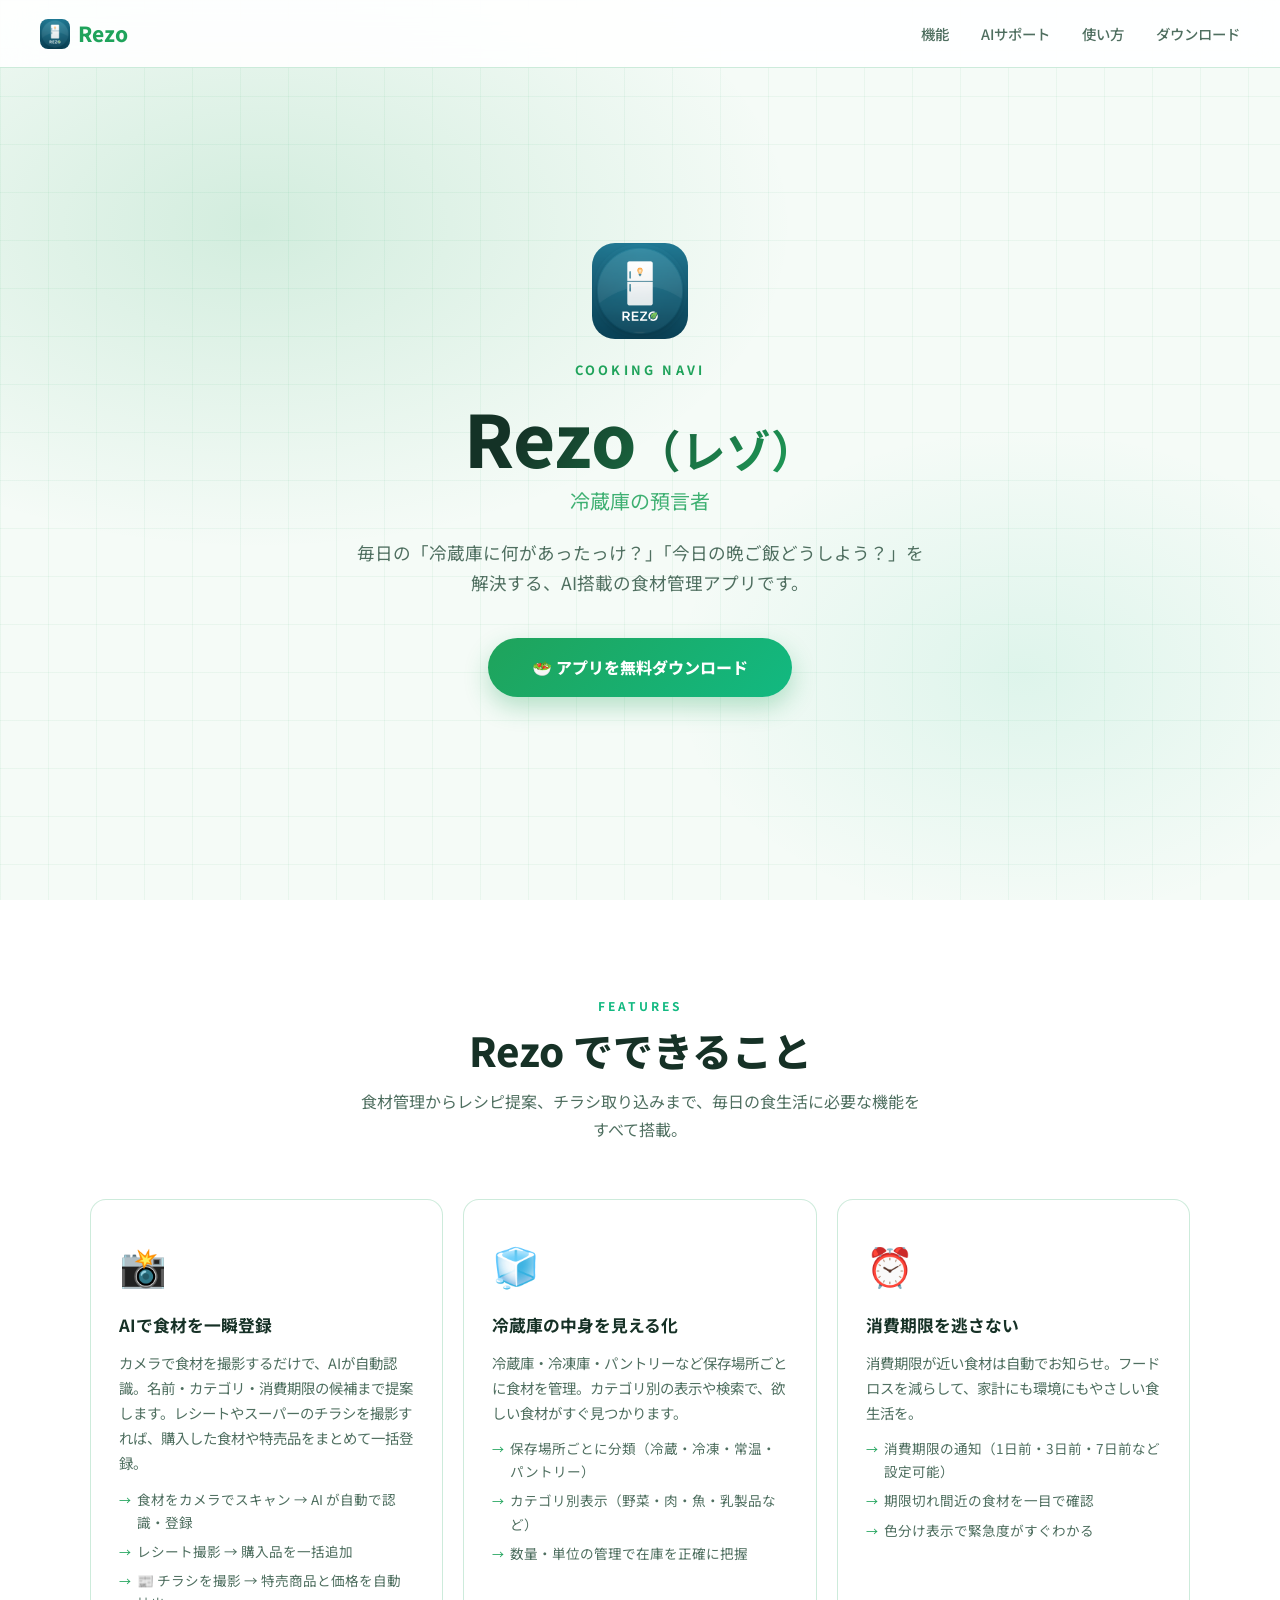
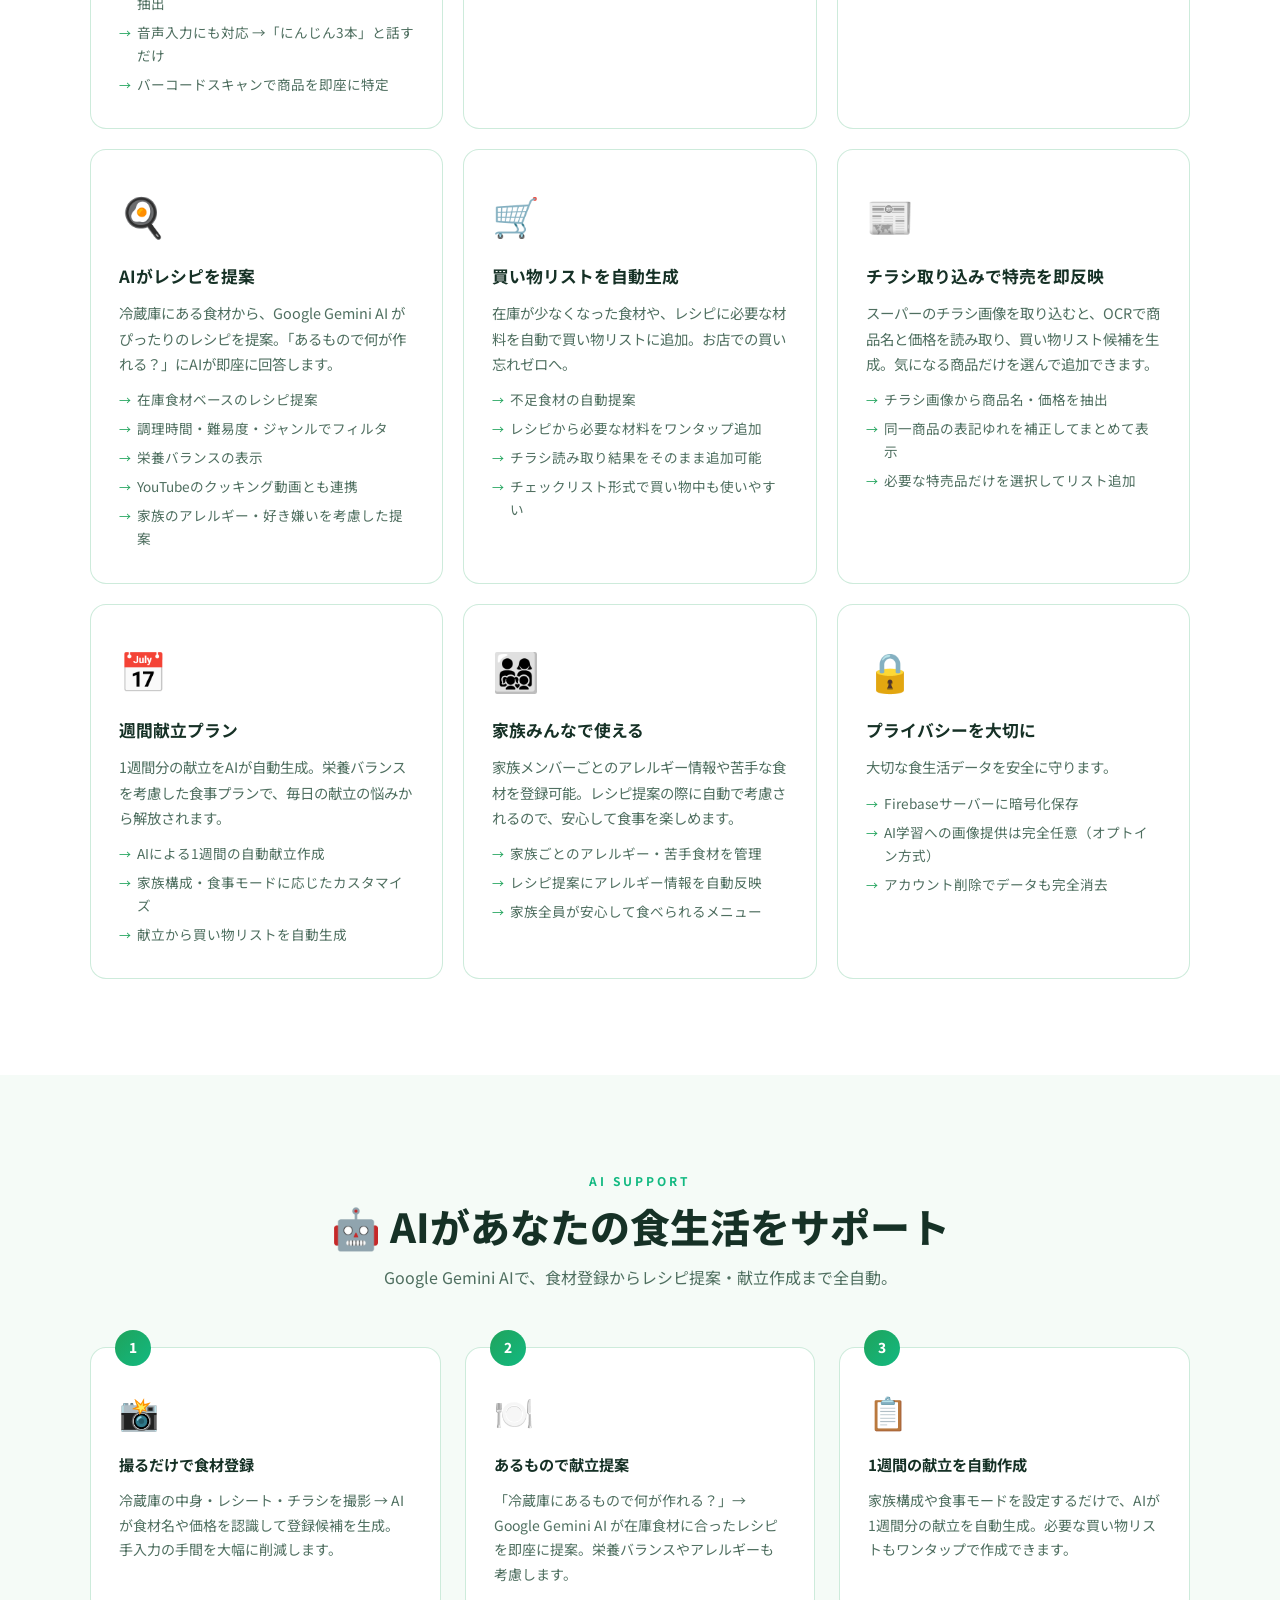
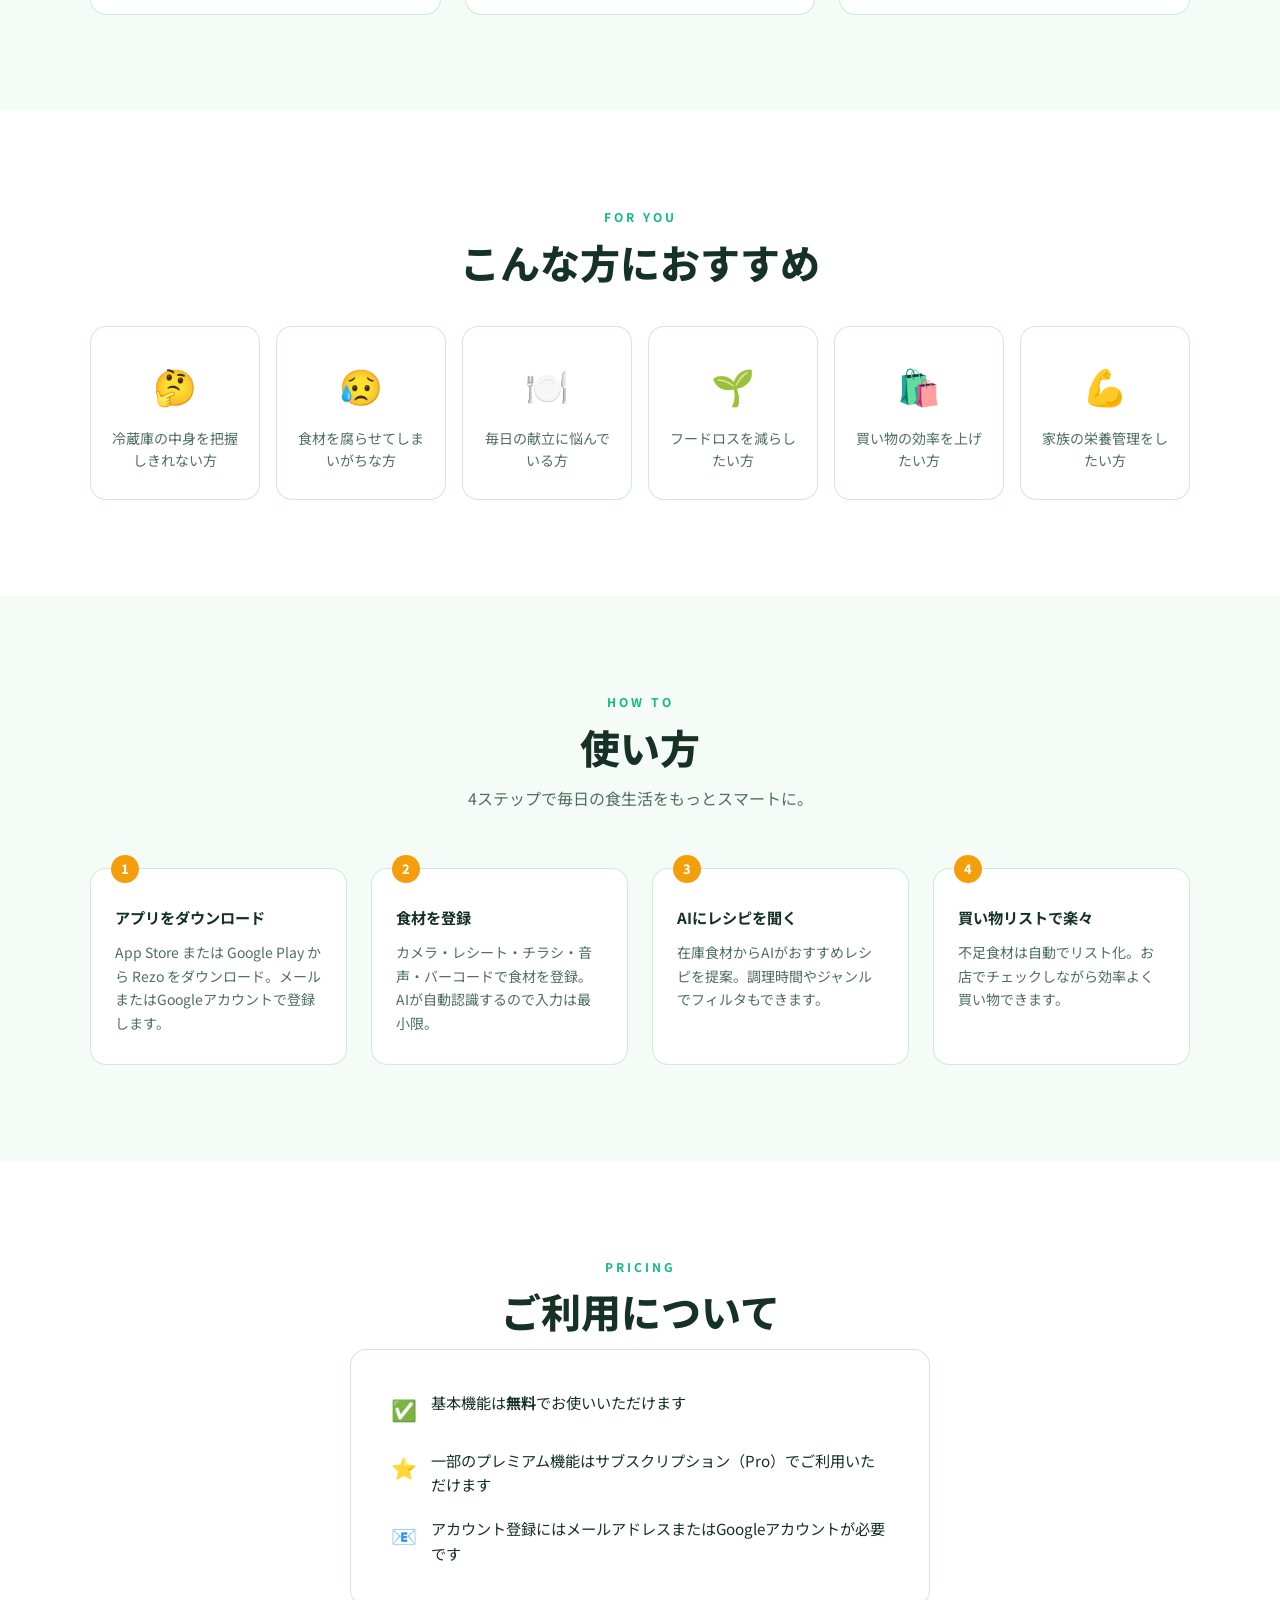
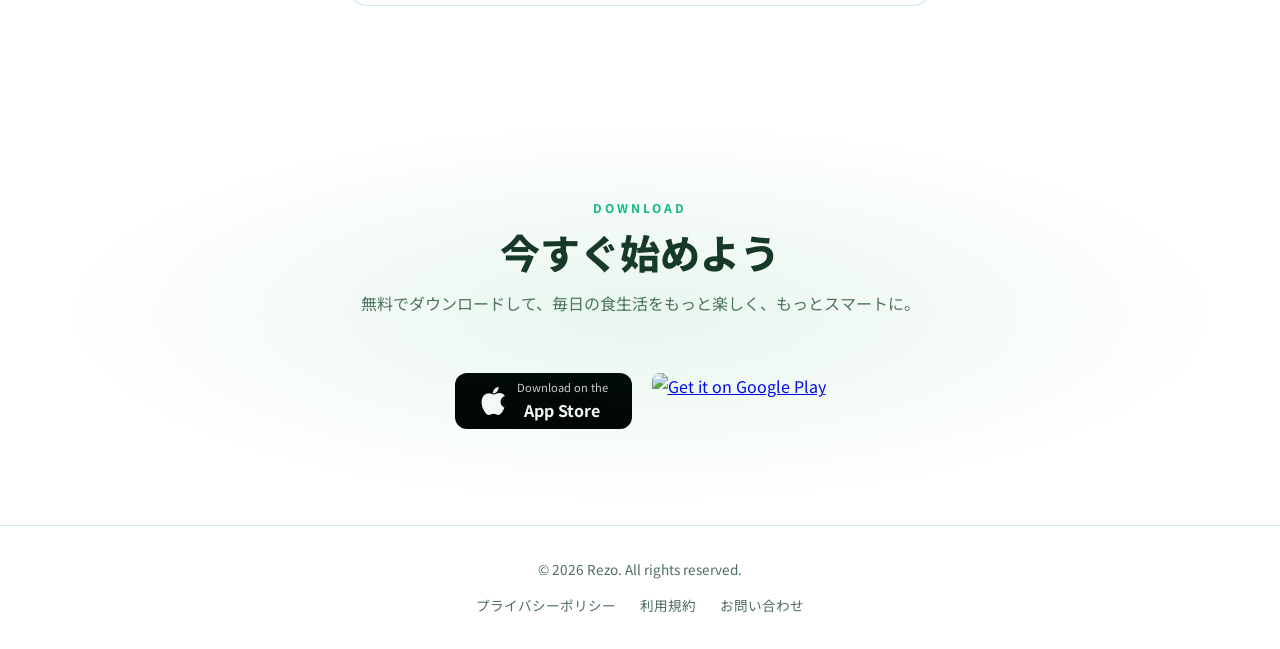
==== commit 513b04ad: "トップページの書体をNoto Sans JPに統一" ====
--- a/index.html
+++ b/index.html
@@ -11,7 +11,7 @@
   <link rel="icon" type="image/png" sizes="160x160" href="assets/rezo-app-icon.png">
   <link rel="preconnect" href="https://fonts.googleapis.com">
   <link rel="preconnect" href="https://fonts.gstatic.com" crossorigin>
-  <link href="https://fonts.googleapis.com/css2?family=Noto+Sans+JP:wght@400;500;700;900&family=Syne:wght@700;800&display=swap" rel="stylesheet">
+  <link href="https://fonts.googleapis.com/css2?family=Noto+Sans+JP:wght@400;500;700;800&amp;display=swap" rel="stylesheet">
   <style>
     *, *::before, *::after { box-sizing: border-box; margin: 0; padding: 0; }
     :root {
@@ -28,7 +28,7 @@
     }
     html { scroll-behavior: smooth; }
     body {
-      font-family: 'Noto Sans JP', sans-serif;
+      font-family: 'Noto Sans JP', 'Hiragino Kaku Gothic ProN', 'Yu Gothic', Meiryo, sans-serif;
       background: var(--bg);
       color: var(--text);
       line-height: 1.7;
@@ -43,7 +43,7 @@
       border-bottom: 1px solid var(--border);
     }
     .nav-logo {
-      font-family: 'Syne', sans-serif; font-size: 1.3rem; font-weight: 800;
+      font-size: 1.3rem; font-weight: 800;
       color: var(--text); text-decoration: none;
       display: flex; align-items: center; gap: 8px;
     }
@@ -76,12 +76,13 @@
     @keyframes float { 0%,100% { transform: translateY(0) rotate(-3deg); } 50% { transform: translateY(-14px) rotate(3deg); } }
     .hero-eyebrow { font-size: 0.8rem; letter-spacing: 0.25em; text-transform: uppercase; color: var(--accent); font-weight: 700; margin-bottom: 16px; position: relative; z-index: 1; }
     .hero h1 {
-      font-family: 'Syne', sans-serif; font-size: clamp(2.6rem, 7vw, 4.5rem); font-weight: 800;
+      font-size: clamp(2.6rem, 7vw, 4.5rem); font-weight: 800;
       line-height: 1.1; margin-bottom: 8px; position: relative; z-index: 1;
       background: linear-gradient(130deg, #143226 20%, var(--accent) 100%);
       -webkit-background-clip: text; -webkit-text-fill-color: transparent; background-clip: text;
     }
-    .hero-sub { font-family: 'Syne', sans-serif; font-size: clamp(1rem, 2vw, 1.25rem); color: var(--accent); margin-bottom: 20px; position: relative; z-index: 1; opacity: 0.85; }
+    .hero-reading { font-size: .62em; font-weight: 700; }
+    .hero-sub { font-size: clamp(1rem, 2vw, 1.25rem); color: var(--accent); margin-bottom: 20px; position: relative; z-index: 1; opacity: 0.85; }
     .hero p.desc { font-size: clamp(0.95rem, 1.8vw, 1.1rem); color: var(--muted); max-width: 580px; margin: 0 auto 40px; position: relative; z-index: 1; }
     .btn-primary {
       display: inline-block; padding: 16px 44px;
@@ -95,7 +96,7 @@
     section { padding: 96px 24px; }
     .container { max-width: 1100px; margin: 0 auto; }
     .section-label { text-align: center; font-size: 0.75rem; letter-spacing: 0.25em; text-transform: uppercase; color: var(--accent3); font-weight: 700; margin-bottom: 10px; }
-    .section-title { text-align: center; font-family: 'Syne', sans-serif; font-size: clamp(1.7rem, 4vw, 2.5rem); font-weight: 800; margin-bottom: 14px; line-height: 1.2; }
+    .section-title { text-align: center; font-size: clamp(1.7rem, 4vw, 2.5rem); font-weight: 800; margin-bottom: 14px; line-height: 1.2; }
     .section-sub { text-align: center; color: var(--muted); max-width: 560px; margin: 0 auto 56px; font-size: 1rem; }
 
     #features { background: var(--surface); }
@@ -115,7 +116,7 @@
     #ai { background: var(--bg); }
     .steps { display: grid; grid-template-columns: repeat(auto-fill, minmax(300px, 1fr)); gap: 24px; }
     .step { background: var(--card); border: 1px solid var(--border); border-radius: var(--radius); padding: 36px 28px 28px; position: relative; }
-    .step-num { position: absolute; top: -18px; left: 24px; background: linear-gradient(135deg, var(--accent), var(--accent3)); color: #ffffff; font-family: 'Syne', sans-serif; font-weight: 800; font-size: 0.85rem; width: 36px; height: 36px; border-radius: 50%; display: flex; align-items: center; justify-content: center; }
+    .step-num { position: absolute; top: -18px; left: 24px; background: linear-gradient(135deg, var(--accent), var(--accent3)); color: #ffffff; font-weight: 800; font-size: 0.85rem; width: 36px; height: 36px; border-radius: 50%; display: flex; align-items: center; justify-content: center; }
     .step-icon { font-size: 2rem; margin-bottom: 14px; display: block; }
     .step h4 { font-size: 0.95rem; font-weight: 700; margin-bottom: 10px; }
     .step p { font-size: 0.875rem; color: var(--muted); line-height: 1.75; }
@@ -130,7 +131,7 @@
     #howto { background: var(--bg); }
     .howto-grid { display: grid; grid-template-columns: repeat(auto-fill, minmax(220px, 1fr)); gap: 24px; }
     .howto-card { background: var(--card); border: 1px solid var(--border); border-radius: var(--radius); padding: 36px 24px 28px; position: relative; }
-    .howto-num { position: absolute; top: -14px; left: 20px; background: var(--accent2); color: #ffffff; font-family: 'Syne', sans-serif; font-weight: 800; font-size: 0.8rem; width: 28px; height: 28px; border-radius: 50%; display: flex; align-items: center; justify-content: center; }
+    .howto-num { position: absolute; top: -14px; left: 20px; background: var(--accent2); color: #ffffff; font-weight: 800; font-size: 0.8rem; width: 28px; height: 28px; border-radius: 50%; display: flex; align-items: center; justify-content: center; }
     .howto-card h4 { font-size: 0.95rem; font-weight: 700; margin-bottom: 10px; }
     .howto-card p { font-size: 0.875rem; color: var(--muted); }
 
@@ -186,7 +187,7 @@
 <section class="hero" id="top">
   <img class="hero-icon" src="assets/rezo-app-icon.png" alt="" width="96" height="96">
   <p class="hero-eyebrow">Cooking Navi</p>
-  <h1>Rezo（レゾ）</h1>
+  <h1>Rezo<span class="hero-reading">（レゾ）</span></h1>
   <p class="hero-sub">冷蔵庫の預言者</p>
   <p class="desc">毎日の「冷蔵庫に何があったっけ？」「今日の晩ご飯どうしよう？」を解決する、AI搭載の食材管理アプリです。</p>
   <a href="#download" class="btn-primary">🥗 アプリを無料ダウンロード</a>
